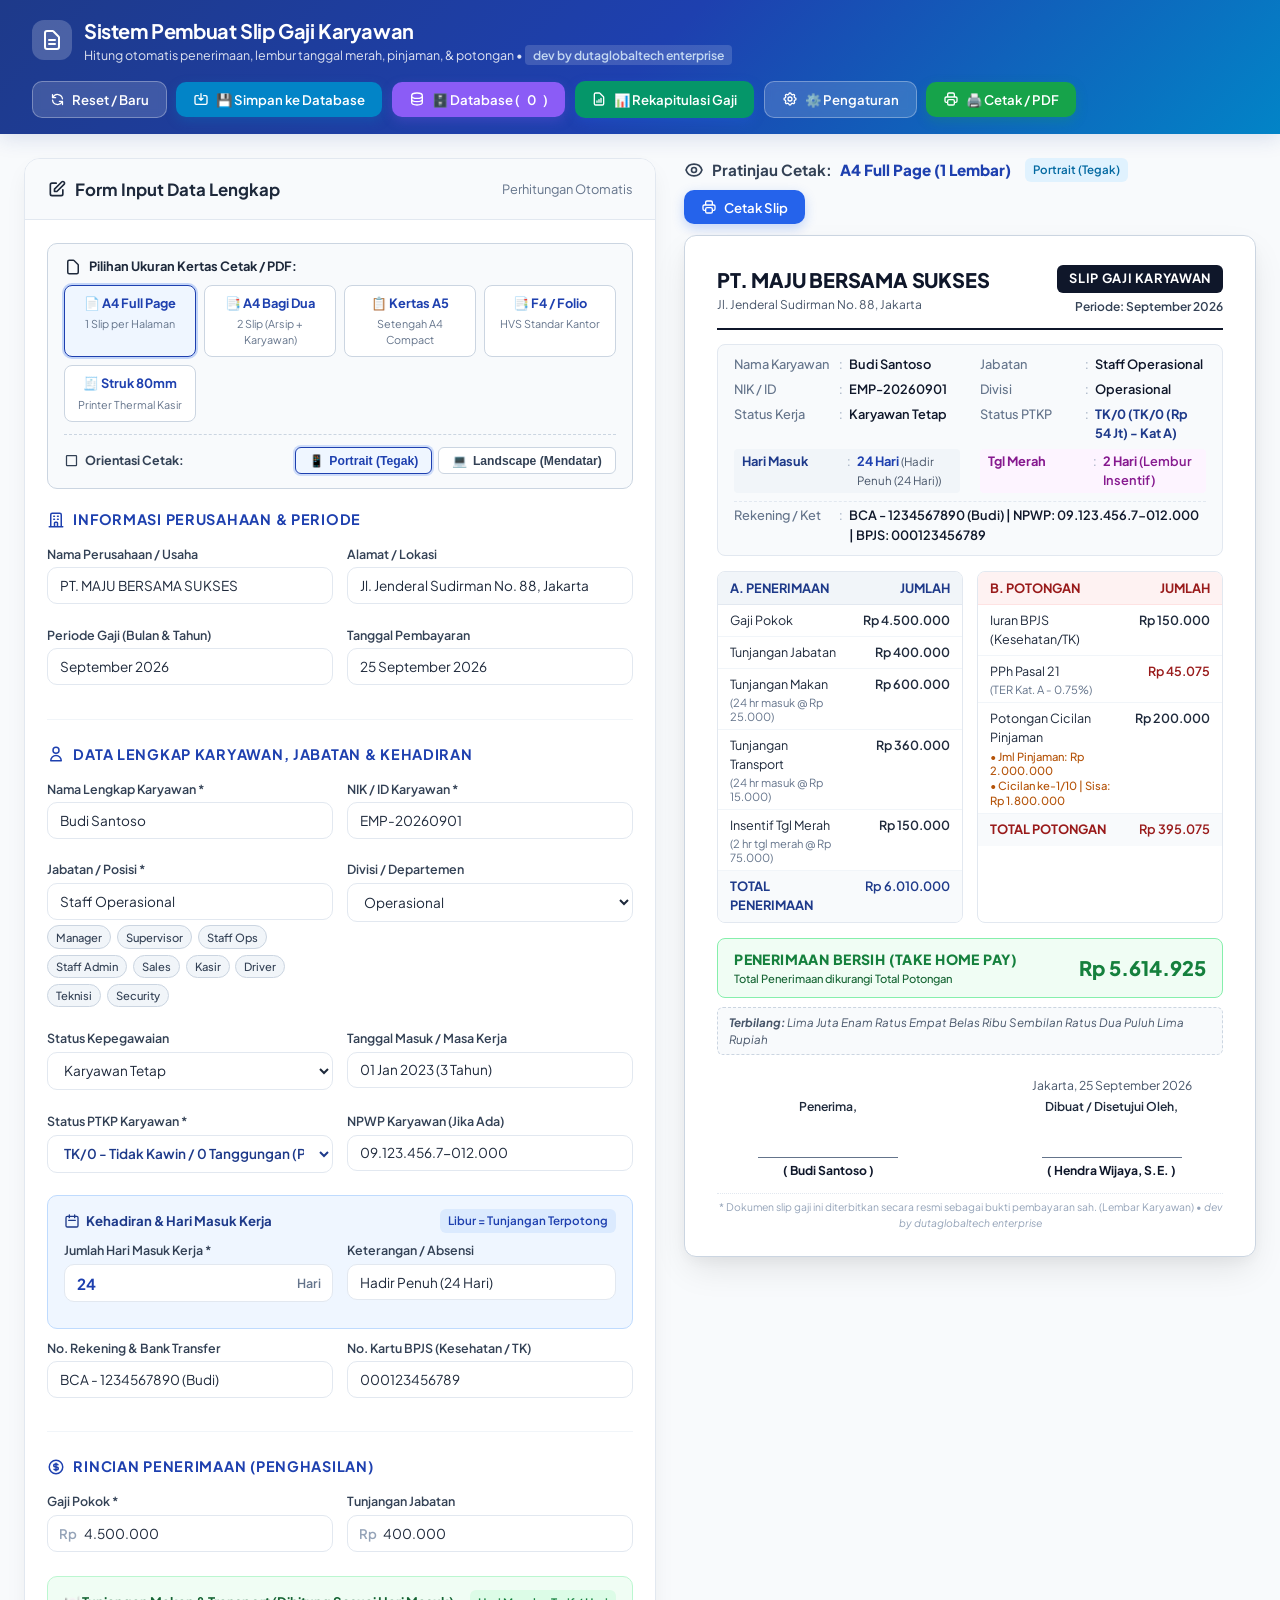
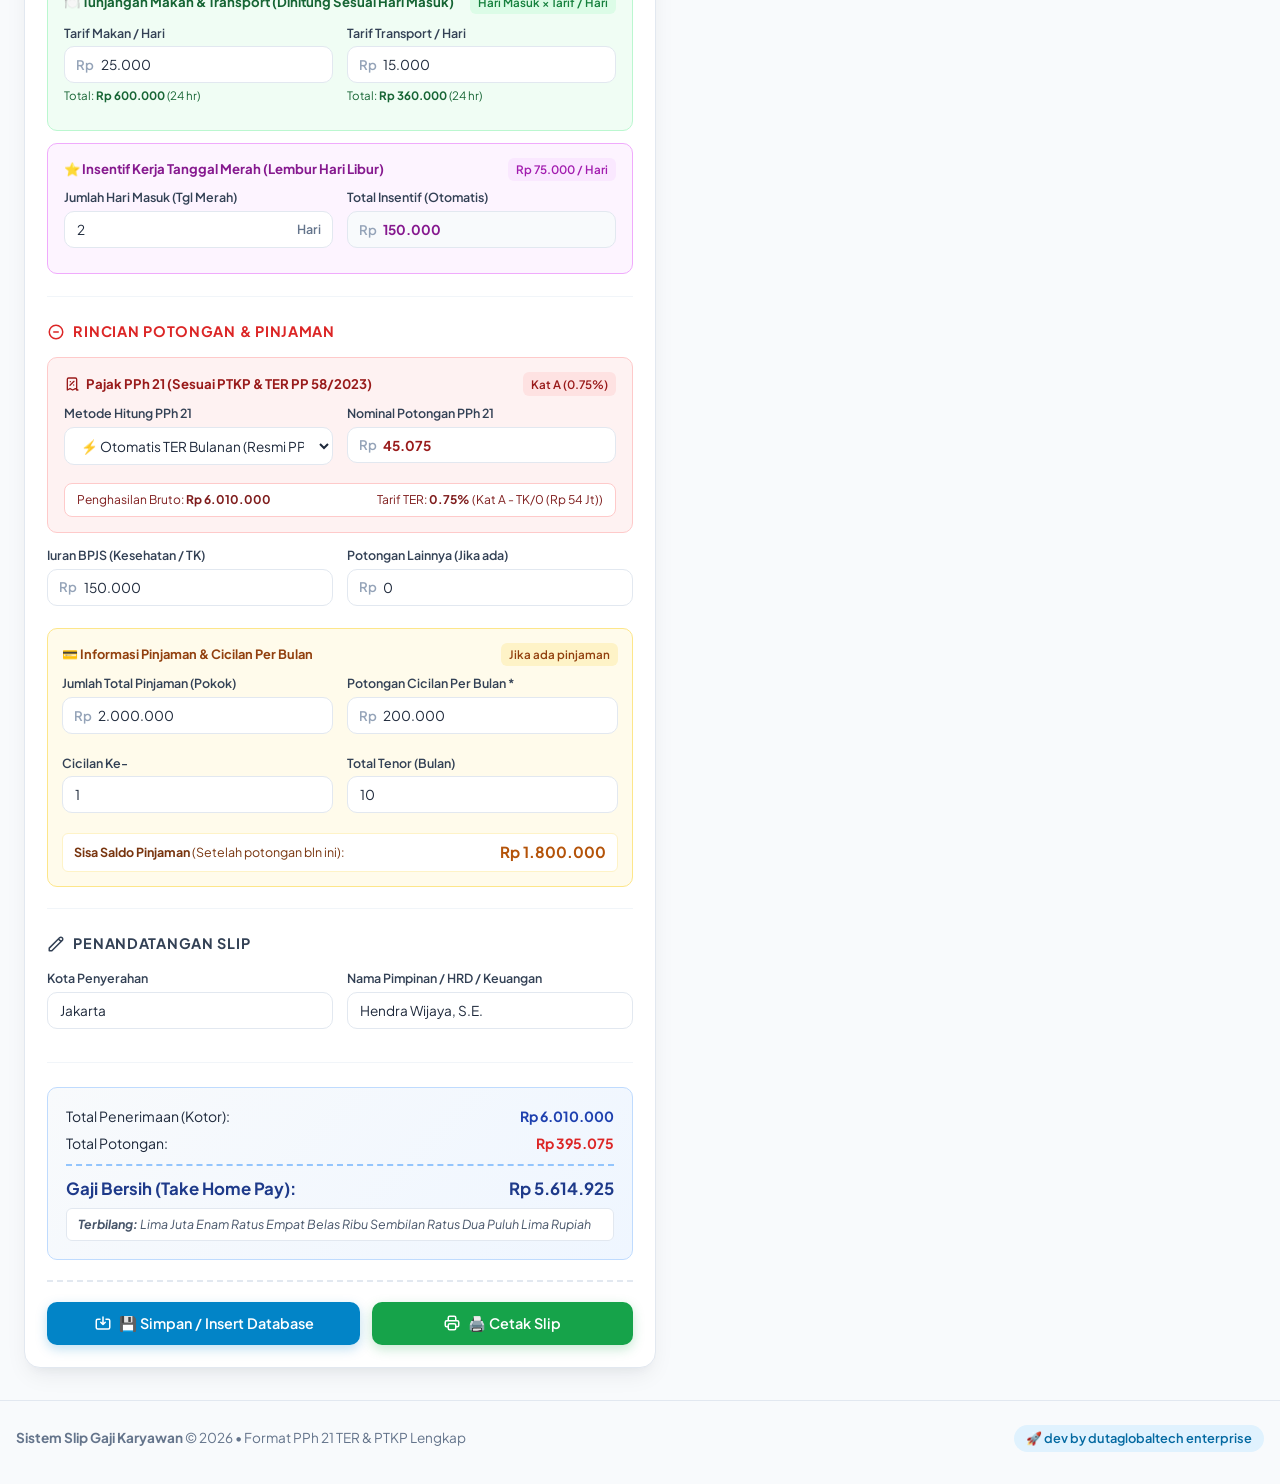
==== index.html @ 396dd973 "Fix: perbaiki bug duplikasi variabel script dan aktifkan fungsi tombol cetak slip" ====
<!-- dev by dutaglobaltech enterprise -->
<!DOCTYPE html>
<html lang="id">
<head>
  <meta charset="UTF-8">
  <meta name="viewport" content="width=device-width, initial-scale=1.0">
  <meta name="author" content="dutaglobaltech enterprise">
  <title>Aplikasi Slip Gaji Karyawan & Database</title>
  <link rel="preconnect" href="https://fonts.googleapis.com">
  <link rel="preconnect" href="https://fonts.gstatic.com" crossorigin>
  <link href="https://fonts.googleapis.com/css2?family=Plus+Jakarta+Sans:wght@400;500;600;700;800&family=Inter:wght@400;500;600;700&display=swap" rel="stylesheet">
  <style>
    :root {
      --primary: #1e40af;
      --primary-hover: #1d4ed8;
      --primary-light: #eff6ff;
      --accent: #0284c7;
      --success: #16a34a;
      --danger: #dc2626;
      --warning: #d97706;
      --dark: #0f172a;
      --gray-50: #f8fafc;
      --gray-100: #f1f5f9;
      --gray-200: #e2e8f0;
      --gray-300: #cbd5e1;
      --gray-400: #94a3b8;
      --gray-500: #64748b;
      --gray-600: #475569;
      --gray-700: #334155;
      --gray-800: #1e293b;
      --card-shadow: 0 10px 25px -5px rgba(15, 23, 42, 0.08), 0 8px 10px -6px rgba(15, 23, 42, 0.04);
      --radius-lg: 16px;
      --radius-md: 10px;
    }

    * {
      box-sizing: border-box;
      margin: 0;
      padding: 0;
    }

    body {
      font-family: 'Plus Jakarta Sans', 'Inter', -apple-system, BlinkMacSystemFont, sans-serif;
      background: #f8fafc;
      color: var(--gray-800);
      line-height: 1.5;
      min-height: 100vh;
    }

    /* Top Navigation / App Bar */
    .app-header {
      background: linear-gradient(135deg, #1e3a8a 0%, #1e40af 50%, #0284c7 100%);
      color: white;
      padding: 1rem 2rem;
      box-shadow: 0 4px 20px rgba(30, 58, 138, 0.15);
      position: sticky;
      top: 0;
      z-index: 50;
    }

    .app-header-inner {
      max-width: 1440px;
      margin: 0 auto;
      display: flex;
      justify-content: space-between;
      align-items: center;
      flex-wrap: wrap;
      gap: 1rem;
    }

    .brand-title {
      display: flex;
      align-items: center;
      gap: 0.75rem;
    }

    .brand-title svg {
      background: rgba(255, 255, 255, 0.2);
      padding: 8px;
      border-radius: 12px;
      width: 40px;
      height: 40px;
    }

    .brand-title h1 {
      font-size: 1.25rem;
      font-weight: 700;
      letter-spacing: -0.02em;
    }

    .brand-title p {
      font-size: 0.78rem;
      opacity: 0.85;
    }

    .header-actions {
      display: flex;
      align-items: center;
      gap: 0.6rem;
      flex-wrap: wrap;
    }

    .btn {
      display: inline-flex;
      align-items: center;
      gap: 0.45rem;
      font-family: inherit;
      font-weight: 600;
      font-size: 0.825rem;
      padding: 0.55rem 1.05rem;
      border-radius: var(--radius-md);
      border: none;
      cursor: pointer;
      transition: all 0.2s ease;
      text-decoration: none;
    }

    .btn-primary {
      background: #2563eb;
      color: white;
      box-shadow: 0 4px 12px rgba(37, 99, 235, 0.25);
    }
    .btn-primary:hover {
      background: #1d4ed8;
      transform: translateY(-1px);
    }

    .btn-save {
      background: #0284c7;
      color: white;
      box-shadow: 0 4px 12px rgba(2, 132, 199, 0.25);
    }
    .btn-save:hover {
      background: #0369a1;
      transform: translateY(-1px);
    }

    .btn-database {
      background: #8b5cf6;
      color: white;
      box-shadow: 0 4px 12px rgba(139, 92, 246, 0.25);
    }
    .btn-database:hover {
      background: #7c3aed;
      transform: translateY(-1px);
    }

    .btn-success {
      background: #16a34a;
      color: white;
      box-shadow: 0 4px 12px rgba(22, 163, 74, 0.25);
    }
    .btn-success:hover {
      background: #15803d;
      transform: translateY(-1px);
    }

    .btn-outline-white {
      background: rgba(255, 255, 255, 0.15);
      color: white;
      border: 1px solid rgba(255, 255, 255, 0.3);
      backdrop-filter: blur(4px);
    }
    .btn-outline-white:hover {
      background: rgba(255, 255, 255, 0.25);
    }

    .btn-sm {
      padding: 0.35rem 0.65rem;
      font-size: 0.75rem;
      border-radius: 6px;
    }

    .btn-danger-sm {
      background: #fee2e2;
      color: #b91c1c;
      border: 1px solid #fecaca;
    }
    .btn-danger-sm:hover {
      background: #fecaca;
      color: #991b1b;
    }

    .btn-load-sm {
      background: #eff6ff;
      color: #1e40af;
      border: 1px solid #bfdbfe;
    }
    .btn-load-sm:hover {
      background: #dbeafe;
    }

    /* Main Layout */
    .container {
      max-width: 1440px;
      margin: 1.5rem auto;
      padding: 0 1.5rem;
      display: grid;
      grid-template-columns: 1.05fr 0.95fr;
      gap: 1.75rem;
      align-items: start;
    }

    @media (max-width: 1100px) {
      .container {
        grid-template-columns: 1fr;
      }
    }

    /* Form Card */
    .card {
      background: white;
      border-radius: var(--radius-lg);
      border: 1px solid var(--gray-200);
      box-shadow: var(--card-shadow);
      overflow: hidden;
    }

    .card-header {
      padding: 1.1rem 1.4rem;
      background: var(--gray-50);
      border-bottom: 1px solid var(--gray-200);
      display: flex;
      justify-content: space-between;
      align-items: center;
    }

    .card-header h2 {
      font-size: 1.05rem;
      font-weight: 700;
      color: var(--gray-800);
      display: flex;
      align-items: center;
      gap: 0.5rem;
    }

    .card-body {
      padding: 1.4rem;
    }

    .form-section {
      margin-bottom: 1.5rem;
      padding-bottom: 1.35rem;
      border-bottom: 1px solid var(--gray-100);
    }
    .form-section:last-child {
      margin-bottom: 0;
      padding-bottom: 0;
      border-bottom: none;
    }

    .section-title {
      font-size: 0.9rem;
      font-weight: 700;
      color: var(--primary);
      text-transform: uppercase;
      letter-spacing: 0.05em;
      margin-bottom: 0.9rem;
      display: flex;
      align-items: center;
      gap: 0.5rem;
    }

    .section-title.potongan-title {
      color: var(--danger);
    }

    .grid-2 {
      display: grid;
      grid-template-columns: 1fr 1fr;
      gap: 0.85rem;
    }

    .form-group {
      margin-bottom: 0.75rem;
    }

    .form-group:last-child {
      margin-bottom: 0;
    }

    label {
      display: block;
      font-size: 0.78rem;
      font-weight: 600;
      color: var(--gray-700);
      margin-bottom: 0.25rem;
    }

    .input-wrapper {
      position: relative;
      display: flex;
      align-items: center;
    }

    .input-prefix {
      position: absolute;
      left: 0.75rem;
      font-size: 0.825rem;
      font-weight: 600;
      color: var(--gray-400);
      pointer-events: none;
    }

    .input-suffix {
      position: absolute;
      right: 0.75rem;
      font-size: 0.78rem;
      font-weight: 600;
      color: var(--gray-500);
      pointer-events: none;
    }

    input, select {
      width: 100%;
      padding: 0.55rem 0.75rem;
      font-family: inherit;
      font-size: 0.85rem;
      border-radius: var(--radius-md);
      border: 1.5px solid var(--gray-200);
      background: white;
      color: var(--gray-800);
      transition: all 0.2s ease;
      outline: none;
    }

    input.with-prefix {
      padding-left: 2.2rem;
    }

    input.with-suffix {
      padding-right: 3.5rem;
    }

    input:focus, select:focus {
      border-color: var(--primary);
      box-shadow: 0 0 0 3px rgba(37, 99, 235, 0.12);
    }

    .badge-info {
      font-size: 0.725rem;
      background: #e0f2fe;
      color: #0369a1;
      padding: 0.2rem 0.5rem;
      border-radius: 6px;
      font-weight: 600;
      display: inline-block;
    }

    /* Paper Size Selection Bar */
    .paper-selection-box {
      background: #f8fafc;
      border: 1.5px solid #cbd5e1;
      border-radius: var(--radius-md);
      padding: 0.85rem 1rem;
      margin-bottom: 1.25rem;
    }

    .paper-box-title {
      font-size: 0.8rem;
      font-weight: 700;
      color: var(--gray-800);
      margin-bottom: 0.5rem;
      display: flex;
      align-items: center;
      gap: 0.4rem;
    }

    .paper-options-grid {
      display: grid;
      grid-template-columns: repeat(auto-fit, minmax(130px, 1fr));
      gap: 0.5rem;
    }

    .paper-btn {
      background: white;
      border: 1.5px solid #cbd5e1;
      border-radius: 8px;
      padding: 0.5rem 0.6rem;
      cursor: pointer;
      text-align: center;
      transition: all 0.2s ease;
      display: flex;
      flex-direction: column;
      align-items: center;
      gap: 0.2rem;
    }

    .paper-btn:hover {
      border-color: var(--primary);
      background: #f0f7ff;
    }

    .paper-btn.active {
      border-color: var(--primary);
      background: var(--primary-light);
      box-shadow: 0 0 0 2px rgba(37, 99, 235, 0.25);
    }

    .paper-btn-title {
      font-size: 0.8rem;
      font-weight: 700;
      color: var(--primary);
    }

    .paper-btn-desc {
      font-size: 0.675rem;
      color: var(--gray-500);
    }

    /* Orientation Switcher */
    .orientation-box {
      margin-top: 0.75rem;
      padding-top: 0.75rem;
      border-top: 1px dashed #cbd5e1;
      display: flex;
      align-items: center;
      justify-content: space-between;
      flex-wrap: wrap;
      gap: 0.5rem;
    }

    .orientation-title {
      font-size: 0.78rem;
      font-weight: 700;
      color: var(--gray-700);
      display: flex;
      align-items: center;
      gap: 0.35rem;
    }

    .orientation-btn-group {
      display: flex;
      gap: 0.4rem;
    }

    .orient-btn {
      background: white;
      border: 1.5px solid #cbd5e1;
      border-radius: 6px;
      padding: 0.35rem 0.8rem;
      font-size: 0.76rem;
      font-weight: 600;
      color: var(--gray-700);
      cursor: pointer;
      display: flex;
      align-items: center;
      gap: 0.35rem;
      transition: all 0.15s ease;
    }

    .orient-btn:hover {
      border-color: var(--primary);
      background: #f0f7ff;
    }

    .orient-btn.active {
      border-color: var(--primary);
      background: var(--primary-light);
      color: var(--primary);
      box-shadow: 0 0 0 2px rgba(37, 99, 235, 0.2);
    }

    /* Preset Quick Selection Buttons */
    .quick-tags {
      display: flex;
      flex-wrap: wrap;
      gap: 0.35rem;
      margin-top: 0.35rem;
    }

    .tag-btn {
      background: #f1f5f9;
      border: 1px solid #cbd5e1;
      color: #334155;
      font-size: 0.7rem;
      font-weight: 500;
      padding: 0.15rem 0.5rem;
      border-radius: 20px;
      cursor: pointer;
      transition: all 0.15s ease;
    }
    .tag-btn:hover {
      background: #e2e8f0;
      color: #0f172a;
    }

    /* Attendance Box in Form */
    .attendance-box {
      background: #eff6ff;
      border: 1.5px solid #bfdbfe;
      border-radius: var(--radius-md);
      padding: 0.85rem 1rem;
      margin-top: 0.6rem;
    }

    /* Allowance Highlight Box (Tunjangan Makan & Transport Harian) */
    .allowance-calc-box {
      background: #f0fdf4;
      border: 1px solid #bbf7d0;
      border-radius: var(--radius-md);
      padding: 0.85rem 1rem;
      margin-top: 0.75rem;
    }

    /* Loan Box in Form */
    .loan-box {
      background: #fffbeb;
      border: 1px solid #fde68a;
      border-radius: var(--radius-md);
      padding: 0.85rem;
      margin-top: 0.65rem;
    }

    .loan-box-header {
      font-weight: 700;
      font-size: 0.8rem;
      color: #92400e;
      margin-bottom: 0.5rem;
      display: flex;
      align-items: center;
      justify-content: space-between;
    }

    .loan-calc-result {
      background: white;
      border: 1px solid #fef3c7;
      border-radius: 6px;
      padding: 0.45rem 0.7rem;
      margin-top: 0.5rem;
      display: flex;
      justify-content: space-between;
      align-items: center;
      font-size: 0.78rem;
      color: #78350f;
    }

    /* Dedicated Form Action Toolbar */
    .form-action-toolbar {
      display: grid;
      grid-template-columns: 1.2fr 1fr;
      gap: 0.75rem;
      margin-top: 1.25rem;
      padding-top: 1.25rem;
      border-top: 2px dashed #e2e8f0;
    }

    /* Summary Bar inside Form */
    .summary-box {
      background: linear-gradient(135deg, #f8fafc 0%, #eff6ff 100%);
      border: 1px solid #bfdbfe;
      border-radius: var(--radius-md);
      padding: 1.1rem;
      margin-top: 1.25rem;
    }

    .summary-row {
      display: flex;
      justify-content: space-between;
      align-items: center;
      margin-bottom: 0.4rem;
      font-size: 0.875rem;
    }

    .summary-row.total {
      margin-top: 0.6rem;
      padding-top: 0.6rem;
      border-top: 2px dashed #93c5fd;
      font-size: 1.05rem;
      font-weight: 700;
      color: #1e3a8a;
    }

    .summary-terbilang {
      font-size: 0.78rem;
      font-style: italic;
      color: var(--gray-600);
      margin-top: 0.45rem;
      line-height: 1.35;
      background: white;
      padding: 0.45rem 0.7rem;
      border-radius: 6px;
      border: 1px solid #e2e8f0;
    }

    /* Slip Preview Paper Layout */
    .preview-wrapper {
      position: sticky;
      top: 5rem;
    }

    .preview-header-bar {
      display: flex;
      justify-content: space-between;
      align-items: center;
      margin-bottom: 0.65rem;
      flex-wrap: wrap;
      gap: 0.5rem;
    }

    .preview-header-bar h3 {
      font-size: 0.95rem;
      font-weight: 700;
      color: var(--gray-700);
      display: flex;
      align-items: center;
      gap: 0.5rem;
    }

    /* Physical Slip Paper Container */
    .slip-viewport {
      transition: all 0.3s ease;
      margin: 0 auto;
    }

    .slip-paper {
      background: white;
      border-radius: 12px;
      border: 1px solid #cbd5e1;
      padding: 1.8rem 2rem 1.6rem;
      box-shadow: 0 15px 35px -5px rgba(0,0,0,0.1), 0 5px 15px rgba(0,0,0,0.04);
      position: relative;
      color: #1e293b;
      font-size: 0.835rem;
    }

    /* Paper size style variations in preview */
    .mode-a4 .slip-paper {
      max-width: 100%;
    }

    .mode-a5 .slip-paper {
      max-width: 100%;
      padding: 1.2rem 1.4rem 1.1rem;
      font-size: 0.78rem;
    }

    .mode-f4 .slip-paper {
      max-width: 100%;
    }

    .mode-receipt .slip-paper {
      max-width: 380px;
      margin: 0 auto;
      padding: 1.2rem 1rem;
      font-size: 0.78rem;
      border-radius: 6px;
      box-shadow: 0 8px 25px rgba(0,0,0,0.15);
      font-family: 'Inter', monospace, sans-serif;
    }

    .mode-receipt .slip-employee-info {
      grid-template-columns: 1fr !important;
      gap: 0.25rem !important;
    }
    .mode-receipt .slip-breakdown-grid {
      grid-template-columns: 1fr !important;
      gap: 0.75rem !important;
    }
    .mode-receipt .slip-signatures {
      flex-direction: column !important;
      gap: 1.2rem !important;
    }
    .mode-receipt .sig-box {
      width: 100% !important;
    }

    /* Cut line for A4 2-in-1 */
    .cut-line {
      display: none;
      margin: 1.5rem 0;
      border-top: 2px dashed #94a3b8;
      text-align: center;
      position: relative;
    }
    .cut-line span {
      background: white;
      padding: 0 0.85rem;
      color: #64748b;
      font-size: 0.75rem;
      font-weight: 600;
      position: relative;
      top: -0.65rem;
    }

    .mode-a4-half .cut-line {
      display: block;
    }

    .mode-a4-half .second-slip {
      display: block !important;
    }

    .second-slip {
      display: none;
    }

    /* Printable Slip Internal Design */
    .slip-company {
      display: flex;
      justify-content: space-between;
      align-items: flex-start;
      border-bottom: 2px solid #0f172a;
      padding-bottom: 0.75rem;
      margin-bottom: 0.85rem;
    }

    .slip-company-left h2 {
      font-size: 1.25rem;
      font-weight: 800;
      color: #0f172a;
      letter-spacing: -0.01em;
      text-transform: uppercase;
    }

    .slip-company-left p {
      font-size: 0.75rem;
      color: #475569;
      margin-top: 1px;
    }

    .slip-badge-title {
      text-align: right;
    }

    .slip-badge-title .badge {
      display: inline-block;
      background: #0f172a;
      color: white;
      padding: 0.3rem 0.75rem;
      border-radius: 6px;
      font-size: 0.8rem;
      font-weight: 700;
      letter-spacing: 0.05em;
    }

    .slip-badge-title .periode {
      font-size: 0.75rem;
      font-weight: 600;
      color: #334155;
      margin-top: 0.3rem;
    }

    /* Employee Details Box with 2 Columns */
    .slip-employee-info {
      display: grid;
      grid-template-columns: 1fr 1fr;
      gap: 0.35rem 1.25rem;
      background: #f8fafc;
      border: 1px solid #e2e8f0;
      border-radius: 8px;
      padding: 0.65rem 1rem;
      margin-bottom: 0.95rem;
      font-size: 0.8rem;
    }

    .info-row {
      display: flex;
      align-items: baseline;
    }

    .info-label {
      width: 105px;
      color: #64748b;
      font-weight: 500;
      flex-shrink: 0;
    }

    .info-sep {
      margin-right: 0.4rem;
      color: #94a3b8;
    }

    .info-val {
      font-weight: 600;
      color: #0f172a;
      word-break: break-word;
    }

    /* Breakdown Tables Grid */
    .slip-breakdown-grid {
      display: grid;
      grid-template-columns: 1fr 1fr;
      gap: 0.85rem;
      margin-bottom: 0.95rem;
    }

    .table-container {
      border: 1px solid #e2e8f0;
      border-radius: 8px;
      overflow: hidden;
    }

    .table-head {
      background: #f1f5f9;
      padding: 0.4rem 0.75rem;
      font-weight: 700;
      font-size: 0.8rem;
      border-bottom: 1px solid #e2e8f0;
      color: #1e3a8a;
      display: flex;
      justify-content: space-between;
    }

    .table-head.head-potongan {
      color: #991b1b;
      background: #fef2f2;
      border-bottom-color: #fee2e2;
    }

    .slip-table {
      width: 100%;
      border-collapse: collapse;
      font-size: 0.785rem;
    }

    .slip-table td {
      padding: 0.38rem 0.75rem;
      border-bottom: 1px solid #f1f5f9;
      vertical-align: top;
    }

    .slip-table tr:last-child td {
      border-bottom: none;
    }

    .slip-table .col-amount {
      text-align: right;
      font-weight: 600;
      color: #1e293b;
      white-space: nowrap;
    }

    .sub-item-note {
      font-size: 0.7rem;
      color: #64748b;
      margin-top: 1px;
      line-height: 1.25;
    }

    .sub-loan-note {
      font-size: 0.7rem;
      color: #b45309;
      margin-top: 2px;
      line-height: 1.3;
      font-weight: 500;
    }

    .table-total-row {
      background: #f8fafc;
      border-top: 1.5px solid #cbd5e1;
      font-weight: 700;
      font-size: 0.8rem;
    }

    .table-total-row.penghasilan td {
      color: #1e3a8a;
    }

    .table-total-row.potongan td {
      color: #991b1b;
    }

    /* Take Home Pay Box */
    .slip-thp-box {
      background: #f0fdf4;
      border: 1.5px solid #86efac;
      border-radius: 8px;
      padding: 0.65rem 1rem;
      display: flex;
      justify-content: space-between;
      align-items: center;
      margin-bottom: 0.55rem;
    }

    .thp-title {
      font-size: 0.875rem;
      font-weight: 800;
      color: #15803d;
      text-transform: uppercase;
      letter-spacing: 0.03em;
    }

    .thp-subtitle {
      font-size: 0.7rem;
      color: #166534;
      font-weight: 500;
    }

    .thp-amount {
      font-size: 1.25rem;
      font-weight: 800;
      color: #15803d;
    }

    .slip-terbilang-text {
      font-size: 0.725rem;
      color: #475569;
      font-style: italic;
      background: #f8fafc;
      border: 1px dashed #cbd5e1;
      border-radius: 6px;
      padding: 0.35rem 0.7rem;
      margin-bottom: 1.1rem;
    }

    /* Signatures */
    .slip-signatures {
      display: flex;
      justify-content: space-between;
      text-align: center;
      font-size: 0.76rem;
      margin-top: 1.1rem;
      padding-top: 0.2rem;
    }

    .sig-box {
      width: 44%;
    }

    .sig-city-date {
      color: #475569;
      margin-bottom: 0.15rem;
    }

    .sig-role {
      font-weight: 600;
      color: #1e293b;
    }

    .sig-space {
      height: 42px;
    }

    .sig-name {
      font-weight: 700;
      color: #0f172a;
      border-top: 1px solid #64748b;
      display: inline-block;
      min-width: 140px;
      padding-top: 0.2rem;
    }

    .slip-footer-note {
      text-align: center;
      font-size: 0.65rem;
      color: #94a3b8;
      margin-top: 0.85rem;
      border-top: 1px dotted #e2e8f0;
      padding-top: 0.35rem;
    }

    /* Database Modal / Panel Drawer */
    .modal-backdrop {
      display: none;
      position: fixed;
      inset: 0;
      background: rgba(15, 23, 42, 0.6);
      backdrop-filter: blur(4px);
      z-index: 100;
      justify-content: center;
      align-items: center;
      padding: 1.5rem;
    }

    .modal-backdrop.show {
      display: flex;
    }

    .modal-content {
      background: white;
      border-radius: var(--radius-lg);
      box-shadow: 0 25px 50px -12px rgba(0, 0, 0, 0.25);
      width: 100%;
      max-width: 1100px;
      max-height: 90vh;
      display: flex;
      flex-direction: column;
      overflow: hidden;
      animation: modalFadeIn 0.2s ease-out;
    }

    @keyframes modalFadeIn {
      from { opacity: 0; transform: scale(0.97); }
      to { opacity: 1; transform: scale(1); }
    }

    .modal-header {
      padding: 1.25rem 1.75rem;
      background: #1e293b;
      color: white;
      display: flex;
      justify-content: space-between;
      align-items: center;
    }

    .modal-header h3 {
      font-size: 1.15rem;
      font-weight: 700;
      display: flex;
      align-items: center;
      gap: 0.5rem;
    }

    .modal-body {
      padding: 1.5rem;
      overflow-y: auto;
      flex: 1;
    }

    .db-stats-bar {
      display: grid;
      grid-template-columns: repeat(auto-fit, minmax(200px, 1fr));
      gap: 1rem;
      margin-bottom: 1.25rem;
    }

    .stat-card {
      background: var(--gray-50);
      border: 1px solid var(--gray-200);
      border-radius: 10px;
      padding: 0.85rem 1.1rem;
    }

    .stat-card-label {
      font-size: 0.75rem;
      font-weight: 600;
      color: var(--gray-500);
      text-transform: uppercase;
    }

    .stat-card-val {
      font-size: 1.25rem;
      font-weight: 800;
      color: var(--primary);
      margin-top: 0.2rem;
    }

    .db-toolbar {
      display: flex;
      justify-content: space-between;
      align-items: center;
      gap: 1rem;
      margin-bottom: 1rem;
      flex-wrap: wrap;
    }

    .db-search {
      flex: 1;
      min-width: 250px;
    }

    .db-table-wrapper {
      border: 1px solid var(--gray-200);
      border-radius: 10px;
      overflow: hidden;
      box-shadow: 0 1px 3px rgba(0,0,0,0.05);
    }

    .db-table {
      width: 100%;
      border-collapse: collapse;
      font-size: 0.825rem;
    }

    .db-table th {
      background: var(--gray-100);
      padding: 0.65rem 0.85rem;
      font-weight: 700;
      color: var(--gray-700);
      text-align: left;
      border-bottom: 1px solid var(--gray-200);
    }

    .db-table td {
      padding: 0.65rem 0.85rem;
      border-bottom: 1px solid var(--gray-200);
      vertical-align: middle;
    }

    .db-table tr:hover {
      background: #f8fafc;
    }

    .db-table tr:last-child td {
      border-bottom: none;
    }

    /* Toast Alert Notification */
    .toast-box {
      position: fixed;
      bottom: 2rem;
      right: 2rem;
      background: #0f172a;
      color: white;
      padding: 0.85rem 1.35rem;
      border-radius: 10px;
      box-shadow: 0 10px 25px rgba(0,0,0,0.25);
      display: flex;
      align-items: center;
      gap: 0.65rem;
      font-size: 0.875rem;
      font-weight: 600;
      z-index: 200;
      transform: translateY(100px);
      opacity: 0;
      transition: all 0.3s cubic-bezier(0.16, 1, 0.3, 1);
    }

    .toast-box.show {
      transform: translateY(0);
      opacity: 1;
    }

    .toast-box.success {
      background: #15803d;
    }

    /* Explicit Page & Print Media Styles (Default Portrait) */
    @page {
      size: A4 portrait;
      margin: 8mm 10mm;
    }

    @media print {
      body {
        background: white !important;
        color: black !important;
        padding: 0 !important;
        margin: 0 !important;
      }

      .app-header,
      .card,
      .preview-header-bar,
      .paper-selection-box,
      .modal-backdrop,
      .toast-box,
      .no-print {
        display: none !important;
      }

      .container {
        display: block !important;
        margin: 0 !important;
        padding: 0 !important;
        max-width: 100% !important;
      }

      .preview-wrapper {
        position: static !important;
      }

      .slip-paper {
        border: 1px solid #94a3b8 !important;
        box-shadow: none !important;
        border-radius: 0 !important;
        margin: 0 auto !important;
        page-break-inside: avoid !important;
      }

      /* Specific Print rules per paper size & portrait layout */
      body.print-a4 .slip-paper {
        padding: 1.1cm 1.2cm !important;
        max-width: 100% !important;
      }

      body.print-a4-half .slip-paper {
        padding: 0.55cm 0.8cm !important;
        font-size: 0.72rem !important;
        border: 1px solid #cbd5e1 !important;
      }

      body.print-a4-half .cut-line {
        display: block !important;
        margin: 0.55cm 0 !important;
      }

      body.print-a4-half .second-slip {
        display: block !important;
      }

      body.print-a4-half .sig-space {
        height: 32px !important;
      }

      body.print-a5 .slip-paper {
        padding: 0.8cm 0.8cm !important;
        font-size: 0.75rem !important;
      }

      body.print-f4 .slip-paper {
        padding: 1.2cm 1.2cm !important;
      }

      body.print-receipt .slip-paper {
        max-width: 78mm !important;
        padding: 4mm !important;
        font-size: 8pt !important;
        border: none !important;
      }

      /* Orientation Specific Tweaks */
      body.orient-portrait .slip-paper {
        width: 100%;
      }

      body.orient-landscape .slip-paper {
        padding: 0.8cm 1cm !important;
      }

      .slip-employee-info {
        background: #f8fafc !important;
        -webkit-print-color-adjust: exact !important;
        print-color-adjust: exact !important;
      }

      .slip-thp-box {
        background: #f0fdf4 !important;
        border: 1.5px solid #22c55e !important;
        -webkit-print-color-adjust: exact !important;
        print-color-adjust: exact !important;
      }

      .table-head {
        background: #f1f5f9 !important;
        -webkit-print-color-adjust: exact !important;
        print-color-adjust: exact !important;
      }

      .table-head.head-potongan {
        background: #fef2f2 !important;
        -webkit-print-color-adjust: exact !important;
        print-color-adjust: exact !important;
      }

      .slip-badge-title .badge {
        background: #0f172a !important;
        color: white !important;
        -webkit-print-color-adjust: exact !important;
        print-color-adjust: exact !important;
      }
    }
  </style>
  <style id="dynamicPrintPageStyle">
    @media print {
      @page {
        size: A4 portrait;
        margin: 8mm 10mm;
      }
    }
  </style>
</head>
<body class="mode-a4 print-a4 orient-portrait">

  <!-- App Header Bar -->
  <header class="app-header">
    <div class="app-header-inner">
      <div class="brand-title">
        <svg fill="none" viewBox="0 0 24 24" stroke="currentColor">
          <path stroke-linecap="round" stroke-linejoin="round" stroke-width="2" d="M9 12h6m-6 4h6m2 5H7a2 2 0 01-2-2V5a2 2 0 012-2h5.586a1 1 0 01.707.293l5.414 5.414a1 1 0 01.293.707V19a2 2 0 01-2 2z" />
        </svg>
        <div>
          <h1>Sistem Pembuat Slip Gaji Karyawan</h1>
          <p>Hitung otomatis penerimaan, lembur tanggal merah, pinjaman, & potongan &bull; <span style="background: rgba(255,255,255,0.18); padding: 2px 8px; border-radius: 4px; font-weight: 600; color: #e0f2fe; font-size: 0.76rem;">dev by dutaglobaltech enterprise</span></p>
        </div>
      </div>
      <div class="header-actions">
        <!-- Tombol Khusus 1: Reset Form Baru -->
        <button class="btn btn-outline-white" onclick="resetForm()" title="Kosongkan form untuk input data baru">
          <svg width="15" height="15" fill="none" viewBox="0 0 24 24" stroke="currentColor"><path stroke-linecap="round" stroke-linejoin="round" stroke-width="2" d="M4 4v5h.582m15.356 2A8.001 8.001 0 004.582 9m0 0H9m11 11v-5h-.581m0 0a8.003 8.003 0 01-15.357-2m15.357 2H15"/></svg>
          Reset / Baru
        </button>

        <!-- Tombol Khusus 2: Insert Database (Terpisah) -->
        <button class="btn btn-save" onclick="saveToDatabase()" title="Simpan data slip gaji karyawan ini ke database">
          <svg width="16" height="16" fill="none" viewBox="0 0 24 24" stroke="currentColor"><path stroke-linecap="round" stroke-linejoin="round" stroke-width="2" d="M8 7H5a2 2 0 00-2 2v9a2 2 0 002 2h14a2 2 0 002-2V9a2 2 0 00-2-2h-3m-1 4l-3 3m0 0l-3-3m3 3V4"/></svg>
          💾 Simpan ke Database
        </button>

        <!-- Tombol Khusus 3: Lihat Database & Riwayat -->
        <button class="btn btn-database" onclick="openDatabaseModal()" title="Buka data riwayat slip gaji yang telah tersimpan">
          <svg width="16" height="16" fill="none" viewBox="0 0 24 24" stroke="currentColor"><path stroke-linecap="round" stroke-linejoin="round" stroke-width="2" d="M4 7v10c0 2.21 3.582 4 8 4s8-1.79 8-4V7M4 7c0 2.21 3.582 4 8 4s8-1.79 8-4M4 7c0-2.21 3.582-4 8-4s8 1.79 8 4m0 5c0 2.21-3.582 4-8 4s-8-1.79-8-4"/></svg>
          🗄️ Database (<span id="dbBadgeCount">0</span>)
        </button>

        <!-- Tombol Khusus 4: Buka Rekapitulasi Gaji Semua Karyawan -->
        <a href="rekap_gaji.html" class="btn btn-primary" title="Buka Halaman Rekapitulasi Daftar Gaji Semua Karyawan" style="background: #059669;">
          <svg width="16" height="16" fill="none" viewBox="0 0 24 24" stroke="currentColor"><path stroke-linecap="round" stroke-linejoin="round" stroke-width="2" d="M9 17v-2m3 2v-4m3 4v-6m2 10H7a2 2 0 01-2-2V5a2 2 0 012-2h5.586a1 1 0 01.707.293l5.414 5.414a1 1 0 01.293.707V19a2 2 0 01-2 2z"/></svg>
          📊 Rekapitulasi Gaji
        </a>

        <!-- Tombol Khusus 5: Pengaturan Sistem & Tarif Global -->
        <button class="btn btn-outline-white" onclick="openSettingsModal()" title="Pengaturan profil perusahaan, tarif default, & backup">
          <svg width="16" height="16" fill="none" viewBox="0 0 24 24" stroke="currentColor"><path stroke-linecap="round" stroke-linejoin="round" stroke-width="2" d="M10.325 4.317c.426-1.756 2.924-1.756 3.35 0a1.724 1.724 0 002.573 1.066c1.543-.94 3.31.826 2.37 2.37a1.724 1.724 0 001.065 2.572c1.756.426 1.756 2.924 0 3.35a1.724 1.724 0 00-1.066 2.573c.94 1.543-.826 3.31-2.37 2.37a1.724 1.724 0 00-2.572 1.065c-.426 1.756-2.924 1.756-3.35 0a1.724 1.724 0 00-2.573-1.066c-1.543.94-3.31-.826-2.37-2.37a1.724 1.724 0 00-1.065-2.572c-1.756-.426-1.756-2.924 0-3.35a1.724 1.724 0 001.066-2.573c-.94-1.543.826-3.31 2.37-2.37.996.608 2.296.07 2.572-1.065z"/><path stroke-linecap="round" stroke-linejoin="round" stroke-width="2" d="M15 12a3 3 0 11-6 0 3 3 0 016 0z"/></svg>
          ⚙️ Pengaturan
        </button>

        <!-- Tombol Khusus 6: Cetak / PDF -->
        <button class="btn btn-success" onclick="triggerPrint()" title="Cetak slip atau simpan sebagai PDF">
          <svg width="16" height="16" fill="none" viewBox="0 0 24 24" stroke="currentColor"><path stroke-linecap="round" stroke-linejoin="round" stroke-width="2" d="M17 17h2a2 2 0 002-2v-4a2 2 0 00-2-2H5a2 2 0 00-2 2v4a2 2 0 002 2h2m2 4h6a2 2 0 002-2v-4a2 2 0 00-2-2H9a2 2 0 00-2 2v4a2 2 0 002 2zm8-12V5a2 2 0 00-2-2H9a2 2 0 00-2 2v4h10z"/></svg>
          🖨️ Cetak / PDF
        </button>
      </div>
    </div>
  </header>

  <main class="container">
    <!-- Left Column: Input Form -->
    <div class="card no-print">
      <div class="card-header">
        <h2>
          <svg width="20" height="20" fill="none" viewBox="0 0 24 24" stroke="currentColor"><path stroke-linecap="round" stroke-linejoin="round" stroke-width="2" d="M11 5H6a2 2 0 00-2 2v11a2 2 0 002 2h11a2 2 0 002-2v-5m-1.414-9.414a2 2 0 112.828 2.828L11.828 15H9v-2.828l8.586-8.586z"/></svg>
          Form Input Data Lengkap
        </h2>
        <span style="font-size: 0.8rem; color: var(--gray-500);">Perhitungan Otomatis</span>
      </div>
      <div class="card-body">

        <!-- Pilihan Ukuran Kertas Cetak -->
        <div class="paper-selection-box">
          <div class="paper-box-title">
            <svg width="18" height="18" fill="none" viewBox="0 0 24 24" stroke="currentColor"><path stroke-linecap="round" stroke-linejoin="round" stroke-width="2" d="M7 21h10a2 2 0 002-2V9.414a1 1 0 00-.293-.707l-5.414-5.414A1 1 0 0012.586 3H7a2 2 0 00-2 2v14a2 2 0 002 2z"/></svg>
            Pilihan Ukuran Kertas Cetak / PDF:
          </div>
          <div class="paper-options-grid">
            <div class="paper-btn active" id="btnPaperA4" onclick="setPaperSize('a4')">
              <span class="paper-btn-title">📄 A4 Full Page</span>
              <span class="paper-btn-desc">1 Slip per Halaman</span>
            </div>
            <div class="paper-btn" id="btnPaperA4Half" onclick="setPaperSize('a4-half')">
              <span class="paper-btn-title">📑 A4 Bagi Dua</span>
              <span class="paper-btn-desc">2 Slip (Arsip + Karyawan)</span>
            </div>
            <div class="paper-btn" id="btnPaperA5" onclick="setPaperSize('a5')">
              <span class="paper-btn-title">📋 Kertas A5</span>
              <span class="paper-btn-desc">Setengah A4 Compact</span>
            </div>
            <div class="paper-btn" id="btnPaperF4" onclick="setPaperSize('f4')">
              <span class="paper-btn-title">📑 F4 / Folio</span>
              <span class="paper-btn-desc">HVS Standar Kantor</span>
            </div>
            <div class="paper-btn" id="btnPaperReceipt" onclick="setPaperSize('receipt')">
              <span class="paper-btn-title">🧾 Struk 80mm</span>
              <span class="paper-btn-desc">Printer Thermal Kasir</span>
            </div>
          </div>

          <!-- Orientasi Cetak (Default Portrait) -->
          <div class="orientation-box">
            <div class="orientation-title">
              <svg width="15" height="15" fill="none" viewBox="0 0 24 24" stroke="currentColor"><path stroke-linecap="round" stroke-linejoin="round" stroke-width="2" d="M4 5a1 1 0 011-1h14a1 1 0 011 1v14a1 1 0 01-1 1H5a1 1 0 01-1-1V5z"/></svg>
              Orientasi Cetak:
            </div>
            <div class="orientation-btn-group">
              <button type="button" class="orient-btn active" id="btnOrientPortrait" onclick="setOrientation('portrait')" title="Cetak format Portrait (Tegak)">
                <span>📱</span> <strong>Portrait (Tegak)</strong>
              </button>
              <button type="button" class="orient-btn" id="btnOrientLandscape" onclick="setOrientation('landscape')" title="Cetak format Landscape (Mendatar)">
                <span>💻</span> Landscape (Mendatar)
              </button>
            </div>
          </div>
        </div>
        
        <!-- Section: Data Perusahaan -->
        <div class="form-section">
          <div class="section-title">
            <svg width="18" height="18" fill="none" viewBox="0 0 24 24" stroke="currentColor"><path stroke-linecap="round" stroke-linejoin="round" stroke-width="2" d="M19 21V5a2 2 0 00-2-2H7a2 2 0 00-2 2v16m14 0h2m-2 0h-5m-9 0H3m2 0h5M9 7h1m-1 4h1m4-4h1m-1 4h1m-5 10v-5a1 1 0 011-1h2a1 1 0 011 1v5m-4 0h4"/></svg>
            Informasi Perusahaan & Periode
          </div>
          <div class="grid-2">
            <div class="form-group">
              <label for="companyName">Nama Perusahaan / Usaha</label>
              <input type="text" id="companyName" value="PT. MAJU BERSAMA SUKSES" oninput="updateSlip()">
            </div>
            <div class="form-group">
              <label for="companyAddress">Alamat / Lokasi</label>
              <input type="text" id="companyAddress" value="Jl. Jenderal Sudirman No. 88, Jakarta" oninput="updateSlip()">
            </div>
          </div>
          <div class="grid-2" style="margin-top: 0.6rem;">
            <div class="form-group">
              <label for="payPeriod">Periode Gaji (Bulan & Tahun)</label>
              <input type="text" id="payPeriod" value="September 2026" oninput="updateSlip()">
            </div>
            <div class="form-group">
              <label for="payDate">Tanggal Pembayaran</label>
              <input type="text" id="payDate" value="25 September 2026" oninput="updateSlip()">
            </div>
          </div>
        </div>

        <!-- Section: Data Lengkap Karyawan & Jabatan & Hari Kerja -->
        <div class="form-section">
          <div class="section-title">
            <svg width="18" height="18" fill="none" viewBox="0 0 24 24" stroke="currentColor"><path stroke-linecap="round" stroke-linejoin="round" stroke-width="2" d="M16 7a4 4 0 11-8 0 4 4 0 018 0zM12 14a7 7 0 00-7 7h14a7 7 0 00-7-7z"/></svg>
            Data Lengkap Karyawan, Jabatan & Kehadiran
          </div>

          <!-- Baris 1: Nama & NIK -->
          <div class="grid-2">
            <div class="form-group">
              <label for="empName">Nama Lengkap Karyawan *</label>
              <input type="text" id="empName" value="Budi Santoso" oninput="updateSlip()" placeholder="Contoh: Budi Santoso">
            </div>
            <div class="form-group">
              <label for="empId">NIK / ID Karyawan *</label>
              <input type="text" id="empId" value="EMP-20260901" oninput="updateSlip()" placeholder="Contoh: EMP-001 / NIK KTP">
            </div>
          </div>

          <!-- Baris 2: Jabatan & Divisi -->
          <div class="grid-2" style="margin-top: 0.6rem;">
            <div class="form-group">
              <label for="empJabatan">Jabatan / Posisi *</label>
              <input type="text" id="empJabatan" value="Staff Operasional" oninput="updateSlip()" placeholder="Pilih atau ketik jabatan...">
              <div class="quick-tags">
                <span class="tag-btn" onclick="setJabatan('Manager Operasional', 'Operasional')">Manager</span>
                <span class="tag-btn" onclick="setJabatan('Supervisor', 'Operasional')">Supervisor</span>
                <span class="tag-btn" onclick="setJabatan('Staff Operasional', 'Operasional')">Staff Ops</span>
                <span class="tag-btn" onclick="setJabatan('Staff Administrasi', 'Keuangan & Adm')">Staff Admin</span>
                <span class="tag-btn" onclick="setJabatan('Sales & Marketing', 'Pemasaran')">Sales</span>
                <span class="tag-btn" onclick="setJabatan('Kasir', 'Keuangan')">Kasir</span>
                <span class="tag-btn" onclick="setJabatan('Driver / Kurir', 'Logistik')">Driver</span>
                <span class="tag-btn" onclick="setJabatan('Teknisi', 'Teknik')">Teknisi</span>
                <span class="tag-btn" onclick="setJabatan('Security', 'Keamanan')">Security</span>
              </div>
            </div>
            <div class="form-group">
              <label for="empDivisi">Divisi / Departemen</label>
              <select id="empDivisi" onchange="updateSlip()">
                <option value="Operasional" selected>Operasional</option>
                <option value="Keuangan & Akuntansi">Keuangan & Akuntansi</option>
                <option value="HRD & Personalia">HRD & Personalia</option>
                <option value="Pemasaran & Sales">Pemasaran & Sales</option>
                <option value="Gudang & Logistik">Gudang & Logistik</option>
                <option value="IT & Teknik">IT & Teknik</option>
                <option value="Pelayanan & Umum">Pelayanan & Umum</option>
              </select>
            </div>
          </div>

          <!-- Baris 3: Status Karyawan & Tanggal Masuk / Masa Kerja -->
          <div class="grid-2" style="margin-top: 0.6rem;">
            <div class="form-group">
              <label for="empStatus">Status Kepegawaian</label>
              <select id="empStatus" onchange="updateSlip()">
                <option value="Karyawan Tetap" selected>Karyawan Tetap</option>
                <option value="Karyawan Kontrak (PKWT)">Karyawan Kontrak (PKWT)</option>
                <option value="Karyawan Harian Lepas">Karyawan Harian Lepas</option>
                <option value="Freelance / Mitra">Freelance / Mitra</option>
                <option value="Magang (Internship)">Magang (Internship)</option>
                <option value="Masa Percobaan (Probation)">Masa Percobaan (Probation)</option>
              </select>
            </div>
            <div class="form-group">
              <label for="empMasaKerja">Tanggal Masuk / Masa Kerja</label>
              <input type="text" id="empMasaKerja" value="01 Jan 2023 (3 Tahun)" oninput="updateSlip()" placeholder="Contoh: 01 Jan 2023 / 2 Tahun">
            </div>
          </div>

          <!-- Baris 4: Status PTKP & NPWP Karyawan -->
          <div class="grid-2" style="margin-top: 0.6rem;">
            <div class="form-group">
              <label for="empPtkp">Status PTKP Karyawan *</label>
              <select id="empPtkp" onchange="calcAllowancesAndTotals()" style="font-weight: 600; color: #1e3a8a;">
                <option value="TK/0" selected>TK/0 - Tidak Kawin / 0 Tanggungan (PTKP Rp 54 Jt - Kat A)</option>
                <option value="TK/1">TK/1 - Tidak Kawin / 1 Tanggungan (PTKP Rp 58.5 Jt - Kat A)</option>
                <option value="TK/2">TK/2 - Tidak Kawin / 2 Tanggungan (PTKP Rp 63 Jt - Kat B)</option>
                <option value="TK/3">TK/3 - Tidak Kawin / 3 Tanggungan (PTKP Rp 67.5 Jt - Kat B)</option>
                <option value="K/0">K/0 - Kawin / 0 Tanggungan (PTKP Rp 58.5 Jt - Kat A)</option>
                <option value="K/1">K/1 - Kawin / 1 Tanggungan (PTKP Rp 63 Jt - Kat B)</option>
                <option value="K/2">K/2 - Kawin / 2 Tanggungan (PTKP Rp 67.5 Jt - Kat B)</option>
                <option value="K/3">K/3 - Kawin / 3 Tanggungan (PTKP Rp 72 Jt - Kat C)</option>
              </select>
            </div>
            <div class="form-group">
              <label for="empNpwp">NPWP Karyawan (Jika Ada)</label>
              <input type="text" id="empNpwp" value="09.123.456.7-012.000" oninput="updateSlip()" placeholder="Contoh: 09.123.456.7-012.000">
            </div>
          </div>

          <!-- Baris 5: Jumlah Hari Kerja Masuk (Penentu Tunjangan Makan & Transport) -->
          <div class="attendance-box">
            <div style="font-weight: 700; font-size: 0.825rem; color: #1e3a8a; margin-bottom: 0.5rem; display: flex; align-items: center; justify-content: space-between;">
              <span style="display: flex; align-items: center; gap: 0.35rem;">
                <svg width="16" height="16" fill="none" viewBox="0 0 24 24" stroke="currentColor"><path stroke-linecap="round" stroke-linejoin="round" stroke-width="2" d="M8 7V3m8 4V3m-9 8h10M5 21h14a2 2 0 002-2V7a2 2 0 00-2-2H5a2 2 0 00-2 2v12a2 2 0 002 2z"/></svg>
                Kehadiran & Hari Masuk Kerja
              </span>
              <span class="badge-info" style="background: #dbeafe; color: #1e40af;">Libur = Tunjangan Terpotong</span>
            </div>
            <div class="grid-2">
              <div class="form-group">
                <label for="hariKerja">Jumlah Hari Masuk Kerja *</label>
                <div class="input-wrapper">
                  <input type="number" id="hariKerja" min="0" max="31" value="24" oninput="calcAllowancesAndTotals()" style="padding-right: 3rem; font-weight: 700; color: #1e40af; font-size: 0.95rem;">
                  <span class="input-suffix">Hari</span>
                </div>
              </div>
              <div class="form-group">
                <label for="empKeteranganHadir">Keterangan / Absensi</label>
                <input type="text" id="empKeteranganHadir" value="Hadir Penuh (24 Hari)" oninput="updateSlip()" placeholder="Contoh: Hadir Penuh / Cuti 0">
              </div>
            </div>
          </div>

          <!-- Baris 6: Info Rekening Pembayaran -->
          <div class="grid-2" style="margin-top: 0.6rem;">
            <div class="form-group">
              <label for="empRekening">No. Rekening & Bank Transfer</label>
              <input type="text" id="empRekening" value="BCA - 1234567890 (Budi)" oninput="updateSlip()" placeholder="Contoh: BCA - 1234567890">
            </div>
            <div class="form-group">
              <label for="empBpjsNo">No. Kartu BPJS (Kesehatan / TK)</label>
              <input type="text" id="empBpjsNo" value="000123456789" oninput="updateSlip()" placeholder="Contoh: 000123456789">
            </div>
          </div>
        </div>

        <!-- Section: Komponen Gaji / Penerimaan -->
        <div class="form-section">
          <div class="section-title">
            <svg width="18" height="18" fill="none" viewBox="0 0 24 24" stroke="currentColor"><path stroke-linecap="round" stroke-linejoin="round" stroke-width="2" d="M12 8c-1.657 0-3 .895-3 2s1.343 2 3 2 3 .895 3 2-1.343 2-3 2m0-8c1.11 0 2.08.402 2.599 1M12 8V7m0 1v8m0 0v1m0-1c-1.11 0-2.08-.402-2.599-1M21 12a9 9 0 11-18 0 9 9 0 0118 0z"/></svg>
            Rincian Penerimaan (Penghasilan)
          </div>

          <div class="grid-2">
            <div class="form-group">
              <label for="gajiPokok">Gaji Pokok *</label>
              <div class="input-wrapper">
                <span class="input-prefix">Rp</span>
                <input type="text" id="gajiPokok" class="with-prefix currency-input" value="4.500.000" oninput="formatAndCalc(this)">
              </div>
            </div>
            <div class="form-group">
              <label for="tunjanganJabatan">Tunjangan Jabatan</label>
              <div class="input-wrapper">
                <span class="input-prefix">Rp</span>
                <input type="text" id="tunjanganJabatan" class="with-prefix currency-input" value="400.000" oninput="formatAndCalc(this)">
              </div>
            </div>
          </div>

          <!-- Tunjangan Makan & Transport Dihitung Sesuai Hari Masuk Kerja -->
          <div class="allowance-calc-box">
            <div style="font-weight: 700; font-size: 0.825rem; color: #166534; margin-bottom: 0.6rem; display: flex; align-items: center; justify-content: space-between;">
              <span>🍽️ Tunjangan Makan & Transport (Dihitung Sesuai Hari Masuk)</span>
              <span class="badge-info" style="background: #dcfce7; color: #15803d;">Hari Masuk × Tarif / Hari</span>
            </div>

            <div class="grid-2">
              <!-- Tunjangan Makan -->
              <div class="form-group">
                <label for="rateMakanPerHari">Tarif Makan / Hari</label>
                <div class="input-wrapper">
                  <span class="input-prefix">Rp</span>
                  <input type="text" id="rateMakanPerHari" class="with-prefix currency-input" value="25.000" oninput="calcAllowancesAndTotals()">
                </div>
                <div style="font-size: 0.72rem; color: #166534; margin-top: 0.25rem;">
                  Total: <strong id="formTotalMakan">Rp 600.000</strong> (<span class="displayHariKerja">24</span> hr)
                </div>
              </div>

              <!-- Tunjangan Transport -->
              <div class="form-group">
                <label for="rateTransportPerHari">Tarif Transport / Hari</label>
                <div class="input-wrapper">
                  <span class="input-prefix">Rp</span>
                  <input type="text" id="rateTransportPerHari" class="with-prefix currency-input" value="15.000" oninput="calcAllowancesAndTotals()">
                </div>
                <div style="font-size: 0.72rem; color: #166534; margin-top: 0.25rem;">
                  Total: <strong id="formTotalTransport">Rp 360.000</strong> (<span class="displayHariKerja">24</span> hr)
                </div>
              </div>
            </div>
          </div>

          <!-- Insentif Tanggal Merah -->
          <div style="margin-top: 0.75rem; background: #fdf4ff; border: 1px solid #f0abfc; padding: 0.85rem 1rem; border-radius: var(--radius-md);">
            <div style="font-weight: 700; font-size: 0.825rem; color: #86198f; margin-bottom: 0.45rem; display: flex; align-items: center; justify-content: space-between;">
              <span>⭐ Insentif Kerja Tanggal Merah (Lembur Hari Libur)</span>
              <span class="badge-info" style="background: #fae8ff; color: #a21caf;">Rp 75.000 / Hari</span>
            </div>
            <div class="grid-2">
              <div class="form-group">
                <label for="hariTanggalMerah">Jumlah Hari Masuk (Tgl Merah)</label>
                <div class="input-wrapper">
                  <input type="number" id="hariTanggalMerah" min="0" value="2" oninput="calcAllowancesAndTotals()" style="padding-right: 3rem;">
                  <span class="input-suffix">Hari</span>
                </div>
              </div>
              <div class="form-group">
                <label for="totalInsentifMerah">Total Insentif (Otomatis)</label>
                <div class="input-wrapper">
                  <span class="input-prefix">Rp</span>
                  <input type="text" id="totalInsentifMerah" class="with-prefix" value="150.000" readonly style="background: #f8fafc; font-weight: 700; color: #86198f;">
                </div>
              </div>
            </div>
          </div>
        </div>

        <!-- Section: Potongan & Pinjaman (Termasuk PPh 21 Sesuai PTKP & TER) -->
        <div class="form-section">
          <div class="section-title potongan-title">
            <svg width="18" height="18" fill="none" viewBox="0 0 24 24" stroke="currentColor"><path stroke-linecap="round" stroke-linejoin="round" stroke-width="2" d="M15 12H9m12 0a9 9 0 11-18 0 9 9 0 0118 0z"/></svg>
            Rincian Potongan & Pinjaman
          </div>

          <!-- Box PPh 21 Berdasarkan Aturan Resmi TER (PP 58/2023 & PMK 168/2023) -->
          <div style="background: #fef2f2; border: 1.5px solid #fecaca; border-radius: var(--radius-md); padding: 0.9rem 1rem; margin-bottom: 0.85rem;">
            <div style="font-weight: 700; font-size: 0.825rem; color: #991b1b; margin-bottom: 0.5rem; display: flex; align-items: center; justify-content: space-between; flex-wrap: wrap; gap: 0.3rem;">
              <span style="display: flex; align-items: center; gap: 0.35rem;">
                <svg width="16" height="16" fill="none" viewBox="0 0 24 24" stroke="currentColor"><path stroke-linecap="round" stroke-linejoin="round" stroke-width="2" d="M9 14l6-6m-5.5.5h.01m4.99 5h.01M19 21V5a2 2 0 00-2-2H7a2 2 0 00-2 2v16l4-2 4 2 4-2 4 2z"/></svg>
                Pajak PPh 21 (Sesuai PTKP & TER PP 58/2023)
              </span>
              <span class="badge-info" style="background: #fee2e2; color: #991b1b;" id="formPph21CategoryBadge">Kat A (0.75%)</span>
            </div>

            <div class="grid-2">
              <div class="form-group">
                <label for="pph21Mode">Metode Hitung PPh 21</label>
                <select id="pph21Mode" onchange="togglePph21Mode()">
                  <option value="auto" selected>⚡ Otomatis TER Bulanan (Resmi PP 58/2023)</option>
                  <option value="manual">✍️ Manual Input Nominal</option>
                  <option value="none">🚫 Bebas Pajak / Non-PPh 21 (Rp 0)</option>
                </select>
              </div>

              <div class="form-group">
                <label for="potonganPph21">Nominal Potongan PPh 21</label>
                <div class="input-wrapper">
                  <span class="input-prefix">Rp</span>
                  <input type="text" id="potonganPph21" class="with-prefix currency-input" value="45.075" oninput="formatAndCalc(this)" style="font-weight: 700; color: #991b1b;">
                </div>
              </div>
            </div>

            <div style="background: white; border: 1px solid #fecaca; border-radius: 8px; padding: 0.45rem 0.75rem; font-size: 0.75rem; color: #7f1d1d; display: flex; justify-content: space-between; align-items: center; flex-wrap: wrap; gap: 0.35rem; margin-top: 0.35rem;">
              <div>Penghasilan Bruto: <strong id="formPph21Bruto">Rp 6.010.000</strong></div>
              <div>Tarif TER: <strong id="formPph21RateText">0.75%</strong> (<span id="formPph21KatDesc">Kat A - TK/0</span>)</div>
            </div>
          </div>

          <div class="grid-2">
            <div class="form-group">
              <label for="iuranBpjs">Iuran BPJS (Kesehatan / TK)</label>
              <div class="input-wrapper">
                <span class="input-prefix">Rp</span>
                <input type="text" id="iuranBpjs" class="with-prefix currency-input" value="150.000" oninput="formatAndCalc(this)">
              </div>
            </div>
            <div class="form-group">
              <label for="potonganLain">Potongan Lainnya (Jika ada)</label>
              <div class="input-wrapper">
                <span class="input-prefix">Rp</span>
                <input type="text" id="potonganLain" class="with-prefix currency-input" value="0" oninput="formatAndCalc(this)">
              </div>
            </div>
          </div>

          <!-- Box Khusus Pinjaman -->
          <div class="loan-box">
            <div class="loan-box-header">
              <span>💳 Informasi Pinjaman & Cicilan Per Bulan</span>
              <span class="badge-info" style="background: #fef3c7; color: #92400e;">Jika ada pinjaman</span>
            </div>

            <div class="grid-2">
              <div class="form-group">
                <label for="totalPinjaman">Jumlah Total Pinjaman (Pokok)</label>
                <div class="input-wrapper">
                  <span class="input-prefix">Rp</span>
                  <input type="text" id="totalPinjaman" class="with-prefix currency-input" value="2.000.000" oninput="formatAndCalc(this)" placeholder="0 jika tidak ada">
                </div>
              </div>
              <div class="form-group">
                <label for="cicilanPinjaman">Potongan Cicilan Per Bulan *</label>
                <div class="input-wrapper">
                  <span class="input-prefix">Rp</span>
                  <input type="text" id="cicilanPinjaman" class="with-prefix currency-input" value="200.000" oninput="formatAndCalc(this)">
                </div>
              </div>
            </div>

            <div class="grid-2" style="margin-top: 0.5rem;">
              <div class="form-group">
                <label for="cicilanKe">Cicilan Ke-</label>
                <input type="text" id="cicilanKe" value="1" oninput="updateSlip()" placeholder="Contoh: 1">
              </div>
              <div class="form-group">
                <label for="tenorBulan">Total Tenor (Bulan)</label>
                <input type="text" id="tenorBulan" value="10" oninput="updateSlip()" placeholder="Contoh: 10">
              </div>
            </div>

            <div class="loan-calc-result" id="loanCalcBox">
              <span><strong>Sisa Saldo Pinjaman</strong> (Setelah potongan bln ini):</span>
              <strong id="formSisaPinjaman" style="font-size: 0.95rem; color: #b45309;">Rp 1.800.000</strong>
            </div>
          </div>
        </div>

        <!-- Section: Penandatangan -->
        <div class="form-section">
          <div class="section-title" style="color: var(--gray-700);">
            <svg width="18" height="18" fill="none" viewBox="0 0 24 24" stroke="currentColor"><path stroke-linecap="round" stroke-linejoin="round" stroke-width="2" d="M15.232 5.232l3.536 3.536m-2.036-5.036a2.5 2.5 0 113.536 3.536L6.5 21.036H3v-3.572L16.732 3.732z"/></svg>
            Penandatangan Slip
          </div>
          <div class="grid-2">
            <div class="form-group">
              <label for="signerCity">Kota Penyerahan</label>
              <input type="text" id="signerCity" value="Jakarta" oninput="updateSlip()">
            </div>
            <div class="form-group">
              <label for="signerName">Nama Pimpinan / HRD / Keuangan</label>
              <input type="text" id="signerName" value="Hendra Wijaya, S.E." oninput="updateSlip()">
            </div>
          </div>
        </div>

        <!-- Quick Summary Box -->
        <div class="summary-box">
          <div class="summary-row">
            <span>Total Penerimaan (Kotor):</span>
            <strong id="summaryGross" style="color: var(--primary);">Rp 6.010.000</strong>
          </div>
          <div class="summary-row">
            <span>Total Potongan:</span>
            <strong id="summaryDeduction" style="color: var(--danger);">Rp 350.000</strong>
          </div>
          <div class="summary-row total">
            <span>Gaji Bersih (Take Home Pay):</span>
            <span id="summaryNet">Rp 5.660.000</span>
          </div>
          <div class="summary-terbilang">
            <strong>Terbilang:</strong> <span id="summaryTerbilang">Lima Juta Enam Ratus Enam Puluh Ribu Rupiah</span>
          </div>
        </div>

        <!-- Dedicated Bottom Action Toolbar (Tombol Simpan / Insert Database Terpisah) -->
        <div class="form-action-toolbar">
          <button class="btn btn-save" onclick="saveToDatabase()" style="justify-content: center; font-size: 0.9rem; padding: 0.75rem 1rem;">
            <svg width="18" height="18" fill="none" viewBox="0 0 24 24" stroke="currentColor"><path stroke-linecap="round" stroke-linejoin="round" stroke-width="2" d="M8 7H5a2 2 0 00-2 2v9a2 2 0 002 2h14a2 2 0 002-2V9a2 2 0 00-2-2h-3m-1 4l-3 3m0 0l-3-3m3 3V4"/></svg>
            💾 Simpan / Insert Database
          </button>
          <button class="btn btn-success" onclick="triggerPrint()" style="justify-content: center; font-size: 0.9rem; padding: 0.75rem 1rem;">
            <svg width="18" height="18" fill="none" viewBox="0 0 24 24" stroke="currentColor"><path stroke-linecap="round" stroke-linejoin="round" stroke-width="2" d="M17 17h2a2 2 0 002-2v-4a2 2 0 00-2-2H5a2 2 0 00-2 2v4a2 2 0 002 2h2m2 4h6a2 2 0 002-2v-4a2 2 0 00-2-2H9a2 2 0 00-2 2v4a2 2 0 002 2zm8-12V5a2 2 0 00-2-2H9a2 2 0 00-2 2v4h10z"/></svg>
            🖨️ Cetak Slip
          </button>
        </div>

      </div>
    </div>

    <!-- Right Column: Live Printable Slip Gaji Preview -->
    <div class="preview-wrapper">
      <div class="preview-header-bar no-print">
        <h3>
          <svg width="20" height="20" fill="none" viewBox="0 0 24 24" stroke="currentColor"><path stroke-linecap="round" stroke-linejoin="round" stroke-width="2" d="M15 12a3 3 0 11-6 0 3 3 0 016 0z"/><path stroke-linecap="round" stroke-linejoin="round" stroke-width="2" d="M2.458 12C3.732 7.943 7.523 5 12 5c4.478 0 8.268 2.943 9.542 7-1.274 4.057-5.064 7-9.542 7-4.477 0-8.268-2.943-9.542-7z"/></svg>
          Pratinjau Cetak: <span id="currentPaperLabel" style="color: var(--primary); font-weight: 800;">A4 Full Page</span> <span id="currentOrientBadge" class="badge-info" style="margin-left: 0.35rem; font-size: 0.72rem;">Portrait</span>
        </h3>
        <button class="btn btn-primary" onclick="triggerPrint()">
          <svg width="16" height="16" fill="none" viewBox="0 0 24 24" stroke="currentColor"><path stroke-linecap="round" stroke-linejoin="round" stroke-width="2" d="M17 17h2a2 2 0 002-2v-4a2 2 0 00-2-2H5a2 2 0 00-2 2v4a2 2 0 002 2h2m2 4h6a2 2 0 002-2v-4a2 2 0 00-2-2H9a2 2 0 00-2 2v4a2 2 0 002 2zm8-12V5a2 2 0 00-2-2H9a2 2 0 00-2 2v4h10z"/></svg>
          Cetak Slip
        </button>
      </div>

      <!-- Viewport / Paper Container -->
      <div class="slip-viewport" id="slipViewport">
        
        <!-- Physical Slip Paper - Lembar Utama -->
        <div class="slip-paper" id="printableSlip">
          
          <!-- Kop Perusahaan -->
          <div class="slip-company">
            <div class="slip-company-left">
              <h2 id="viewCompany">PT. MAJU BERSAMA SUKSES</h2>
              <p id="viewAddress">Jl. Jenderal Sudirman No. 88, Jakarta</p>
            </div>
            <div class="slip-badge-title">
              <div class="badge">SLIP GAJI KARYAWAN</div>
              <div class="periode">Periode: <span id="viewPeriode">September 2026</span></div>
            </div>
          </div>

          <!-- Data Lengkap Karyawan & Jumlah Hari Kerja -->
          <div class="slip-employee-info">
            <div class="info-row">
              <span class="info-label">Nama Karyawan</span>
              <span class="info-sep">:</span>
              <span class="info-val" id="viewEmpName">Budi Santoso</span>
            </div>
            <div class="info-row">
              <span class="info-label">Jabatan</span>
              <span class="info-sep">:</span>
              <span class="info-val" id="viewEmpJabatan">Staff Operasional</span>
            </div>

            <div class="info-row">
              <span class="info-label">NIK / ID</span>
              <span class="info-sep">:</span>
              <span class="info-val" id="viewEmpId">EMP-20260901</span>
            </div>
            <div class="info-row">
              <span class="info-label">Divisi</span>
              <span class="info-sep">:</span>
              <span class="info-val" id="viewEmpDivisi">Operasional</span>
            </div>

            <div class="info-row">
              <span class="info-label">Status Kerja</span>
              <span class="info-sep">:</span>
              <span class="info-val" id="viewEmpStatus">Karyawan Tetap</span>
            </div>
            <div class="info-row">
              <span class="info-label">Status PTKP</span>
              <span class="info-sep">:</span>
              <span class="info-val" id="viewEmpPtkp" style="color: #1e3a8a; font-weight: 700;">TK/0 (Kat A - Rp 54 Jt)</span>
            </div>

            <!-- Informasi Hari Kerja & Kehadiran -->
            <div class="info-row" style="background: #f1f5f9; padding: 0.2rem 0.5rem; border-radius: 4px;">
              <span class="info-label" style="color: #1e3a8a; font-weight: 700;">Hari Masuk</span>
              <span class="info-sep">:</span>
              <span class="info-val" style="color: #1e40af;"><strong id="viewHariKerja">24 Hari</strong> <span id="viewKetHadir" style="font-size: 0.72rem; font-weight: normal; color: #475569;">(Hadir Penuh)</span></span>
            </div>
            <div class="info-row" style="background: #fdf4ff; padding: 0.2rem 0.5rem; border-radius: 4px;">
              <span class="info-label" style="color: #86198f; font-weight: 700;">Tgl Merah</span>
              <span class="info-sep">:</span>
              <span class="info-val" style="color: #86198f;"><strong id="viewHariMerahInfo">2 Hari</strong> (Lembur Insentif)</span>
            </div>

            <div class="info-row" style="grid-column: 1 / -1; border-top: 1px dashed #e2e8f0; padding-top: 0.3rem; margin-top: 0.1rem;">
              <span class="info-label">Rekening / Ket</span>
              <span class="info-sep">:</span>
              <span class="info-val" id="viewEmpRekening">BCA - 1234567890 (Budi) | NPWP: 09.123.456.7-012.000</span>
            </div>
          </div>

          <!-- Rincian Penghasilan & Potongan -->
          <div class="slip-breakdown-grid">
            
            <!-- Tabel Penerimaan -->
            <div class="table-container">
              <div class="table-head">
                <span>A. PENERIMAAN</span>
                <span>JUMLAH</span>
              </div>
              <table class="slip-table">
                <tbody>
                  <tr>
                    <td>Gaji Pokok</td>
                    <td class="col-amount" id="viewGajiPokok">Rp 4.500.000</td>
                  </tr>
                  <tr>
                    <td>Tunjangan Jabatan</td>
                    <td class="col-amount" id="viewTunjanganJabatan">Rp 400.000</td>
                  </tr>
                  <tr>
                    <td>
                      Tunjangan Makan
                      <div class="sub-item-note">(<span class="viewCountHariKerja">24</span> hr masuk @ Rp <span id="viewRateMakan">25.000</span>)</div>
                    </td>
                    <td class="col-amount" id="viewTunjanganMakan">Rp 600.000</td>
                  </tr>
                  <tr>
                    <td>
                      Tunjangan Transport
                      <div class="sub-item-note">(<span class="viewCountHariKerja">24</span> hr masuk @ Rp <span id="viewRateTransport">15.000</span>)</div>
                    </td>
                    <td class="col-amount" id="viewTunjanganTransport">Rp 360.000</td>
                  </tr>
                  <tr>
                    <td>
                      Insentif Tgl Merah
                      <div class="sub-item-note">(<span id="viewHariMerah">2</span> hr tgl merah @ Rp 75.000)</div>
                    </td>
                    <td class="col-amount" id="viewInsentifMerah">Rp 150.000</td>
                  </tr>
                  <tr class="table-total-row penghasilan">
                    <td>TOTAL PENERIMAAN</td>
                    <td class="col-amount" id="viewTotalPenghasilan">Rp 6.010.000</td>
                  </tr>
                </tbody>
              </table>
            </div>

            <!-- Tabel Potongan -->
            <div class="table-container">
              <div class="table-head head-potongan">
                <span>B. POTONGAN</span>
                <span>JUMLAH</span>
              </div>
              <table class="slip-table">
                <tbody>
                  <tr>
                    <td>Iuran BPJS (Kesehatan/TK)</td>
                    <td class="col-amount" id="viewIuranBpjs">Rp 150.000</td>
                  </tr>
                  <tr id="rowPph21">
                    <td>
                      PPh Pasal 21
                      <div class="sub-item-note" id="viewPph21Note">(TER Kat. A - 0.75%)</div>
                    </td>
                    <td class="col-amount" id="viewPph21" style="color: #991b1b; font-weight: 600;">Rp 45.075</td>
                  </tr>
                  <tr>
                    <td>
                      Potongan Cicilan Pinjaman
                      <div id="viewLoanDetail" class="sub-loan-note">
                        • Jml Pinjaman: <span id="viewTotalPinjaman">Rp 2.000.000</span><br>
                        • Cicilan ke-<span id="viewCicilanKe">1</span>/<span id="viewTenor">10</span> | Sisa: <span id="viewSisaPinjaman">Rp 1.800.000</span>
                      </div>
                    </td>
                    <td class="col-amount" id="viewCicilanPinjaman">Rp 200.000</td>
                  </tr>
                  <tr id="rowPotonganLain" style="display: none;">
                    <td>Potongan Lain-lain</td>
                    <td class="col-amount" id="viewPotonganLain">Rp 0</td>
                  </tr>
                  <tr class="table-total-row potongan">
                    <td>TOTAL POTONGAN</td>
                    <td class="col-amount" id="viewTotalPotongan">Rp 395.075</td>
                  </tr>
                </tbody>
              </table>
            </div>

          </div>

          <!-- Take Home Pay (Gaji Bersih) -->
          <div class="slip-thp-box">
            <div>
              <div class="thp-title">PENERIMAAN BERSIH (TAKE HOME PAY)</div>
              <div class="thp-subtitle">Total Penerimaan dikurangi Total Potongan</div>
            </div>
            <div class="thp-amount" id="viewThp">Rp 5.614.925</div>
          </div>

          <!-- Terbilang -->
          <div class="slip-terbilang-text">
            <strong>Terbilang:</strong> <span id="viewTerbilang">Lima Juta Enam Ratus Empat Belas Ribu Sembilan Ratus Dua Puluh Lima Rupiah</span>
          </div>

          <!-- Tanda Tangan -->
          <div class="slip-signatures">
            <div class="sig-box">
              <div class="sig-city-date">&nbsp;</div>
              <div class="sig-role">Penerima,</div>
              <div class="sig-space"></div>
              <div class="sig-name" id="viewSigReceiver">( Budi Santoso )</div>
            </div>

            <div class="sig-box">
              <div class="sig-city-date"><span id="viewSigCity">Jakarta</span>, <span id="viewSigDate">25 September 2026</span></div>
              <div class="sig-role">Dibuat / Disetujui Oleh,</div>
              <div class="sig-space"></div>
              <div class="sig-name" id="viewSigPemberi">( Hendra Wijaya, S.E. )</div>
            </div>
          </div>

          <!-- Footer Info -->
          <div class="slip-footer-note">
            * Dokumen slip gaji ini diterbitkan secara resmi sebagai bukti pembayaran sah. (Lembar Karyawan) &bull; <em>dev by dutaglobaltech enterprise</em>
          </div>

        </div>

        <!-- Garis Potong Tengah untuk Mode A4 Bagi Dua -->
        <div class="cut-line">
          <span>✂️ POTONG DI SINI (1 LEMBAR KARYAWAN & 1 LEMBAR ARSIP KANTOR)</span>
        </div>

        <!-- Salinan Kedua Identik untuk Mode A4 Bagi Dua (Arsip Perusahaan) -->
        <div class="slip-paper second-slip" id="secondSlipCopy">
          <div class="slip-company">
            <div class="slip-company-left">
              <h2 id="viewCompany2">PT. MAJU BERSAMA SUKSES</h2>
              <p id="viewAddress2">Jl. Jenderal Sudirman No. 88, Jakarta</p>
            </div>
            <div class="slip-badge-title">
              <div class="badge" style="background: #475569;">SALINAN ARSIP KANTOR</div>
              <div class="periode">Periode: <span id="viewPeriode2">September 2026</span></div>
            </div>
          </div>

          <div class="slip-employee-info">
            <div class="info-row"><span class="info-label">Nama Karyawan</span><span class="info-sep">:</span><span class="info-val" id="viewEmpName2">Budi Santoso</span></div>
            <div class="info-row"><span class="info-label">Jabatan</span><span class="info-sep">:</span><span class="info-val" id="viewEmpJabatan2">Staff Operasional</span></div>
            <div class="info-row"><span class="info-label">Divisi</span><span class="info-sep">:</span><span class="info-val" id="viewEmpDivisi2">Operasional</span></div>
            <div class="info-row"><span class="info-label">NIK / ID</span><span class="info-sep">:</span><span class="info-val" id="viewEmpId2">EMP-20260901</span></div>
            <div class="info-row"><span class="info-label">Status PTKP</span><span class="info-sep">:</span><span class="info-val" id="viewEmpPtkp2" style="color: #1e3a8a; font-weight: 700;">TK/0 (Kat A)</span></div>
            <div class="info-row"><span class="info-label">Hari Masuk</span><span class="info-sep">:</span><span class="info-val" style="color: #1e40af;" id="viewHariKerja2">24 Hari</span></div>
            <div class="info-row"><span class="info-label">Tgl Merah</span><span class="info-sep">:</span><span class="info-val" style="color: #86198f;" id="viewHariMerahInfo2">2 Hari</span></div>
          </div>

          <div class="slip-breakdown-grid">
            <div class="table-container">
              <div class="table-head"><span>A. PENERIMAAN</span><span>JUMLAH</span></div>
              <table class="slip-table">
                <tbody>
                  <tr><td>Gaji Pokok</td><td class="col-amount" id="viewGajiPokok2">Rp 4.500.000</td></tr>
                  <tr><td>Tunjangan Jabatan</td><td class="col-amount" id="viewTunjanganJabatan2">Rp 400.000</td></tr>
                  <tr><td>Tunjangan Makan (<span class="viewCountHariKerja2">24</span> hr)</td><td class="col-amount" id="viewTunjanganMakan2">Rp 600.000</td></tr>
                  <tr><td>Tunjangan Transport (<span class="viewCountHariKerja2">24</span> hr)</td><td class="col-amount" id="viewTunjanganTransport2">Rp 360.000</td></tr>
                  <tr><td>Insentif Tgl Merah (<span id="viewHariMerah2">2</span> hr)</td><td class="col-amount" id="viewInsentifMerah2">Rp 150.000</td></tr>
                  <tr class="table-total-row penghasilan"><td>TOTAL PENERIMAAN</td><td class="col-amount" id="viewTotalPenghasilan2">Rp 6.010.000</td></tr>
                </tbody>
              </table>
            </div>

            <div class="table-container">
              <div class="table-head head-potongan"><span>B. POTONGAN</span><span>JUMLAH</span></div>
              <table class="slip-table">
                <tbody>
                  <tr><td>Iuran BPJS</td><td class="col-amount" id="viewIuranBpjs2">Rp 150.000</td></tr>
                  <tr id="rowPph21_2">
                    <td>PPh 21 (<span id="viewPph21Note2">TER Kat. A - 0.75%</span>)</td>
                    <td class="col-amount" id="viewPph21_2" style="color: #991b1b; font-weight: 600;">Rp 45.075</td>
                  </tr>
                  <tr><td>Potongan Cicilan Pinjaman</td><td class="col-amount" id="viewCicilanPinjaman2">Rp 200.000</td></tr>
                  <tr class="table-total-row potongan"><td>TOTAL POTONGAN</td><td class="col-amount" id="viewTotalPotongan2">Rp 395.075</td></tr>
                </tbody>
              </table>
            </div>
          </div>

          <div class="slip-thp-box">
            <div>
              <div class="thp-title">PENERIMAAN BERSIH (TAKE HOME PAY)</div>
              <div class="thp-subtitle">Total Penerimaan dikurangi Total Potongan</div>
            </div>
            <div class="thp-amount" id="viewThp2">Rp 5.660.000</div>
          </div>

          <div class="slip-signatures">
            <div class="sig-box">
              <div class="sig-city-date">&nbsp;</div>
              <div class="sig-role">Penerima,</div>
              <div class="sig-space"></div>
              <div class="sig-name" id="viewSigReceiver2">( Budi Santoso )</div>
            </div>
            <div class="sig-box">
              <div class="sig-city-date"><span id="viewSigCity2">Jakarta</span>, <span id="viewSigDate2">25 September 2026</span></div>
              <div class="sig-role">Dibuat / Disetujui Oleh,</div>
              <div class="sig-space"></div>
              <div class="sig-name" id="viewSigPemberi2">( Hendra Wijaya, S.E. )</div>
            </div>
          </div>

          <div class="slip-footer-note">* Lembar Arsip Perusahaan / Finance &bull; <em>dev by dutaglobaltech enterprise</em></div>
        </div>

      </div>
    </div>
  </main>

  <!-- Application Footer -->
  <footer class="no-print" style="text-align: center; padding: 1.5rem 1rem 2rem; color: #64748b; font-size: 0.85rem; border-top: 1px solid #e2e8f0; margin-top: 2rem;">
    <div style="max-width: 1440px; margin: 0 auto; display: flex; justify-content: space-between; align-items: center; flex-wrap: wrap; gap: 0.75rem;">
      <div>
        <strong>Sistem Slip Gaji Karyawan</strong> &copy; 2026 &bull; Format PPh 21 TER &amp; PTKP Lengkap
      </div>
      <div style="background: #e0f2fe; color: #0369a1; padding: 4px 12px; border-radius: 9999px; font-weight: 600; font-size: 0.8rem;">
        🚀 dev by dutaglobaltech enterprise
      </div>
    </div>
  </footer>

  <!-- Database & Riwayat Modal Popup -->
  <div class="modal-backdrop no-print" id="dbModal" onclick="closeModalOnBackdrop(event)">
    <div class="modal-content">
      <div class="modal-header">
        <h3>
          <svg width="22" height="22" fill="none" viewBox="0 0 24 24" stroke="currentColor"><path stroke-linecap="round" stroke-linejoin="round" stroke-width="2" d="M4 7v10c0 2.21 3.582 4 8 4s8-1.79 8-4V7M4 7c0 2.21 3.582 4 8 4s8-1.79 8-4M4 7c0-2.21 3.582-4 8-4s8 1.79 8 4m0 5c0 2.21-3.582 4-8 4s-8-1.79-8-4"/></svg>
          Database & Riwayat Slip Gaji Karyawan
        </h3>
        <button onclick="closeDatabaseModal()" style="background: transparent; border: none; color: white; cursor: pointer; font-size: 1.5rem; line-height: 1;">&times;</button>
      </div>
      
      <div class="modal-body">
        <!-- Statistik Database -->
        <div class="db-stats-bar">
          <div class="stat-card">
            <div class="stat-card-label">Total Data Tersimpan</div>
            <div class="stat-card-val" id="dbTotalRecords">0 Slip</div>
          </div>
          <div class="stat-card">
            <div class="stat-card-label">Total Karyawan</div>
            <div class="stat-card-val" id="dbTotalEmployees" style="color: #0284c7;">0 Orang</div>
          </div>
          <div class="stat-card">
            <div class="stat-card-label">Total Pengeluaran Gaji (THP)</div>
            <div class="stat-card-val" id="dbTotalPayroll" style="color: #16a34a;">Rp 0</div>
          </div>
        </div>

        <!-- Toolbar Pencarian & Ekspor -->
        <div class="db-toolbar">
          <div class="db-search">
            <input type="text" id="dbSearchInput" placeholder="🔍 Cari nama karyawan, NIK, jabatan, atau periode..." oninput="filterDatabaseTable()">
          </div>
          <div style="display: flex; gap: 0.5rem; flex-wrap: wrap;">
            <a href="rekap_gaji.html" class="btn btn-sm btn-primary" style="background: #059669;" title="Buka Halaman Rekapitulasi Lengkap">
              <svg width="14" height="14" fill="none" viewBox="0 0 24 24" stroke="currentColor"><path stroke-linecap="round" stroke-linejoin="round" stroke-width="2" d="M9 17v-2m3 2v-4m3 4v-6m2 10H7a2 2 0 01-2-2V5a2 2 0 012-2h5.586a1 1 0 01.707.293l5.414 5.414a1 1 0 01.293.707V19a2 2 0 01-2 2z"/></svg>
              📊 Buka Rekapitulasi Semua Gaji
            </a>
            <button class="btn btn-sm btn-primary" onclick="exportDatabaseToExcel()">
              <svg width="14" height="14" fill="none" viewBox="0 0 24 24" stroke="currentColor"><path stroke-linecap="round" stroke-linejoin="round" stroke-width="2" d="M12 10v6m0 0l-3-3m3 3l3-3m2 8H7a2 2 0 01-2-2V5a2 2 0 012-2h5.586a1 1 0 01.707.293l5.414 5.414a1 1 0 01.293.707V19a2 2 0 01-2 2z"/></svg>
              Export CSV/Excel
            </button>
            <button class="btn btn-sm btn-danger-sm" onclick="clearAllDatabase()">
              <svg width="14" height="14" fill="none" viewBox="0 0 24 24" stroke="currentColor"><path stroke-linecap="round" stroke-linejoin="round" stroke-width="2" d="M19 7l-.867 12.142A2 2 0 0116.138 21H7.862a2 2 0 01-1.995-1.858L5 7m5 4v6m4-6v6m1-10V4a1 1 0 00-1-1h-4a1 1 0 00-1 1v3M4 7h16"/></svg>
              Hapus Semua
            </button>
          </div>
        </div>

        <!-- Tabel Data Slip Gaji -->
        <div class="db-table-wrapper">
          <table class="db-table">
            <thead>
              <tr>
                <th width="40">No</th>
                <th>Nama Karyawan</th>
                <th>NIK</th>
                <th>Jabatan & Divisi</th>
                <th>Periode</th>
                <th>Hari Masuk</th>
                <th>Gaji Bersih (THP)</th>
                <th>Tgl Simpan</th>
                <th width="140" style="text-align: center;">Aksi</th>
              </tr>
            </thead>
            <tbody id="dbTableBody">
              <!-- Rendered dynamically -->
            </tbody>
          </table>
        </div>
      </div>
    </div>
  </div>

  <!-- Settings / Pengaturan Sistem Modal Popup -->
  <div class="modal-backdrop no-print" id="settingsModal" onclick="closeModalOnBackdrop(event)">
    <div class="modal-content" style="max-width: 860px;">
      <div class="modal-header" style="background: #1e3a8a;">
        <h3>
          <svg width="22" height="22" fill="none" viewBox="0 0 24 24" stroke="currentColor"><path stroke-linecap="round" stroke-linejoin="round" stroke-width="2" d="M10.325 4.317c.426-1.756 2.924-1.756 3.35 0a1.724 1.724 0 002.573 1.066c1.543-.94 3.31.826 2.37 2.37a1.724 1.724 0 001.065 2.572c1.756.426 1.756 2.924 0 3.35a1.724 1.724 0 00-1.066 2.573c.94 1.543-.826 3.31-2.37 2.37a1.724 1.724 0 00-2.572 1.065c-.426 1.756-2.924 1.756-3.35 0a1.724 1.724 0 00-2.573-1.066c-1.543.94-3.31-.826-2.37-2.37a1.724 1.724 0 00-1.065-2.572c-1.756-.426-1.756-2.924 0-3.35a1.724 1.724 0 001.066-2.573c-.94-1.543.826-3.31 2.37-2.37.996.608 2.296.07 2.572-1.065z"/><path stroke-linecap="round" stroke-linejoin="round" stroke-width="2" d="M15 12a3 3 0 11-6 0 3 3 0 016 0z"/></svg>
          Pengaturan Sistem, Tarif &amp; Integrasi
        </h3>
        <button onclick="closeSettingsModal()" style="background: transparent; border: none; color: white; cursor: pointer; font-size: 1.5rem; line-height: 1;">&times;</button>
      </div>
      
      <div class="modal-body">
        
        <!-- Tab 1: Profil Perusahaan -->
        <div style="margin-bottom: 1.5rem; background: #f8fafc; border: 1px solid #e2e8f0; border-radius: 10px; padding: 1.25rem;">
          <h4 style="color: #1e3a8a; font-weight: 700; margin-bottom: 0.85rem; display: flex; align-items: center; gap: 0.4rem;">
            🏢 Profil Perusahaan &amp; Otorisasi Pengesahan
          </h4>
          <div class="grid-2">
            <div class="form-group">
              <label for="cfgCompanyName">Nama Perusahaan / Kantor</label>
              <input type="text" id="cfgCompanyName" placeholder="Nama Perusahaan">
            </div>
            <div class="form-group">
              <label for="cfgCompanyAddress">Alamat &amp; Kontak</label>
              <input type="text" id="cfgCompanyAddress" placeholder="Alamat Perusahaan">
            </div>
          </div>
          <div class="grid-3" style="margin-top: 0.6rem;">
            <div class="form-group">
              <label for="cfgCompanyCity">Kota Lokasi</label>
              <input type="text" id="cfgCompanyCity" placeholder="Kota">
            </div>
            <div class="form-group">
              <label for="cfgSignerName">Penandatangan Slip (Pimpinan/Finance)</label>
              <input type="text" id="cfgSignerName" placeholder="Nama Pimpinan">
            </div>
            <div class="form-group">
              <label for="cfgSignerRole">Jabatan Penandatangan Slip</label>
              <input type="text" id="cfgSignerRole" placeholder="Jabatan Pimpinan">
            </div>
          </div>
          <div class="grid-2" style="margin-top: 0.6rem;">
            <div class="form-group">
              <label for="cfgMakerName">Pembuat Rekapitulasi (HRD / Payroll)</label>
              <input type="text" id="cfgMakerName" placeholder="Nama Staff Payroll">
            </div>
            <div class="form-group">
              <label for="cfgDirectorName">Pimpinan Tertinggi / Direktur (Rekap)</label>
              <input type="text" id="cfgDirectorName" placeholder="Nama Direktur">
            </div>
          </div>
        </div>

        <!-- Tab 2: Standar Tarif Penggajian -->
        <div style="margin-bottom: 1.5rem; background: #f8fafc; border: 1px solid #e2e8f0; border-radius: 10px; padding: 1.25rem;">
          <h4 style="color: #1e3a8a; font-weight: 700; margin-bottom: 0.85rem; display: flex; align-items: center; gap: 0.4rem;">
            💰 Standar Hari Kerja &amp; Tarif Tunjangan
          </h4>
          <div class="grid-3">
            <div class="form-group">
              <label for="cfgDefaultWorkDays">Standar Hari Kerja (Hari/Bulan)</label>
              <input type="number" id="cfgDefaultWorkDays" value="24" min="1" max="31">
            </div>
            <div class="form-group">
              <label for="cfgDefaultMakanRate">Tarif Tunjangan Makan (Rp/Hari)</label>
              <input type="text" id="cfgDefaultMakanRate" value="25.000" oninput="formatAndCalc(this)">
            </div>
            <div class="form-group">
              <label for="cfgDefaultTransportRate">Tarif Tunjangan Transport (Rp/Hari)</label>
              <input type="text" id="cfgDefaultTransportRate" value="15.000" oninput="formatAndCalc(this)">
            </div>
          </div>
          <div class="grid-3" style="margin-top: 0.6rem;">
            <div class="form-group">
              <label for="cfgDefaultMerahRate">Insentif Hari Libur / Tgl Merah (Rp/Hari)</label>
              <input type="text" id="cfgDefaultMerahRate" value="75.000" oninput="formatAndCalc(this)">
            </div>
            <div class="form-group">
              <label for="cfgDefaultPtkp">Default Status PTKP Karyawan</label>
              <select id="cfgDefaultPtkp">
                <option value="TK/0">TK/0 (Belum Menikah, 0 Tanggungan - Kat A)</option>
                <option value="TK/1">TK/1 (Belum Menikah, 1 Tanggungan - Kat A)</option>
                <option value="TK/2">TK/2 (Belum Menikah, 2 Tanggungan - Kat B)</option>
                <option value="TK/3">TK/3 (Belum Menikah, 3 Tanggungan - Kat B)</option>
                <option value="K/0">K/0 (Menikah, 0 Tanggungan - Kat A)</option>
                <option value="K/1">K/1 (Menikah, 1 Tanggungan - Kat B)</option>
                <option value="K/2">K/2 (Menikah, 2 Tanggungan - Kat B)</option>
                <option value="K/3">K/3 (Menikah, 3 Tanggungan - Kat C)</option>
              </select>
            </div>
            <div class="form-group">
              <label for="cfgDefaultPphMode">Mode Pajak PPh 21 Default</label>
              <select id="cfgDefaultPphMode">
                <option value="auto">Otomatis TER PP 58/2023</option>
                <option value="manual">Manual Input</option>
                <option value="none">Bebas Pajak (Non-Pajak)</option>
              </select>
            </div>
          </div>
        </div>

        <!-- Tab 3: Backup & Restore -->
        <div style="background: #f8fafc; border: 1px solid #e2e8f0; border-radius: 10px; padding: 1.25rem;">
          <h4 style="color: #1e3a8a; font-weight: 700; margin-bottom: 0.85rem; display: flex; align-items: center; gap: 0.4rem;">
            💾 Cadangan Data &amp; Pemulihan (Backup &amp; Restore)
          </h4>
          <p style="font-size: 0.8rem; color: #64748b; margin-bottom: 0.9rem;">
            Simpan seluruh data karyawan, riwayat slip gaji, dan pengaturan ke dalam file JSON untuk cadangan atau pindah ke komputer lain.
          </p>
          <div style="display: flex; gap: 0.75rem; flex-wrap: wrap;">
            <button type="button" class="btn btn-primary" onclick="exportBackupJSON()">
              <svg width="15" height="15" fill="none" viewBox="0 0 24 24" stroke="currentColor"><path stroke-linecap="round" stroke-linejoin="round" stroke-width="2" d="M4 16v1a3 3 0 003 3h10a3 3 0 003-3v-1m-4-4l-4 4m0 0l-4-4m4 4V4"/></svg>
              ⬇️ Download Backup Data (.JSON)
            </button>
            <label class="btn btn-amber" style="cursor: pointer; margin: 0;">
              <svg width="15" height="15" fill="none" viewBox="0 0 24 24" stroke="currentColor"><path stroke-linecap="round" stroke-linejoin="round" stroke-width="2" d="M4 16v1a3 3 0 003 3h10a3 3 0 003-3v-1m-4-8l4-4m0 0l4 4m-4-4v12"/></svg>
              ⬆️ Pulihkan Data dari (.JSON)
              <input type="file" id="backupFileInput" accept=".json" onchange="importBackupJSON(event)" style="display: none;">
            </label>
            <button type="button" class="btn btn-danger-sm" onclick="resetSettingsToDefault()">
              🔄 Reset Pengaturan ke Default
            </button>
          </div>
        </div>

      </div>

      <div style="padding: 1rem 1.5rem; background: #f1f5f9; border-top: 1px solid #e2e8f0; display: flex; justify-content: space-between; align-items: center;">
        <span style="font-size: 0.75rem; color: #64748b;">dev by dutaglobaltech enterprise</span>
        <div style="display: flex; gap: 0.6rem;">
          <button class="btn btn-secondary" onclick="closeSettingsModal()">Tutup</button>
          <button class="btn btn-save" onclick="saveSettingsFromModal()">💾 Terapkan &amp; Simpan Pengaturan</button>
        </div>
      </div>
    </div>
  </div>

  <!-- Toast Notification -->
  <div class="toast-box" id="toastBox">
    <span id="toastIcon">💾</span>
    <span id="toastMsg">Data berhasil disimpan ke database!</span>
  </div>

  <script>
    const DB_STORAGE_KEY = 'SLIP_GAJI_DATABASE_V1';

    // Helper function to format numbers with thousands separator (Indonesian format ".")
    function formatRupiah(number) {
      if (isNaN(number)) return "0";
      return new Intl.NumberFormat('id-ID').format(Math.round(number));
    }

    // Parse string formatted number back to integer
    function parseRupiah(str) {
      if (!str) return 0;
      const clean = str.toString().replace(/[^0-9-]/g, '');
      const val = parseInt(clean, 10);
      return isNaN(val) ? 0 : val;
    }

    // Show Toast Notification
    function showToast(message, isSuccess = true) {
      const toast = document.getElementById('toastBox');
      document.getElementById('toastMsg').innerText = message;
      document.getElementById('toastIcon').innerText = isSuccess ? '✅' : '⚠️';
      toast.className = 'toast-box show' + (isSuccess ? ' success' : '');
      setTimeout(() => {
        toast.className = 'toast-box';
      }, 3000);
    }

    // =========================================================================
    // ATURAN RESMI TARIF EFEKTIF RATA-RATA (TER) PPh 21 - PP 58/2023 & PMK 168/2023
    // =========================================================================
    // TER Kategori A (TK/0, TK/1, K/0)
    const TER_A = [
      { max: 5400000, rate: 0.00 },
      { max: 5650000, rate: 0.0025 },
      { max: 5950000, rate: 0.005 },
      { max: 6300000, rate: 0.0075 },
      { max: 6750000, rate: 0.01 },
      { max: 7500000, rate: 0.0125 },
      { max: 8550000, rate: 0.015 },
      { max: 9650000, rate: 0.0175 },
      { max: 10050000, rate: 0.02 },
      { max: 10350000, rate: 0.0225 },
      { max: 10700000, rate: 0.025 },
      { max: 11050000, rate: 0.03 },
      { max: 11600000, rate: 0.035 },
      { max: 12500000, rate: 0.04 },
      { max: 13750000, rate: 0.05 },
      { max: 15100000, rate: 0.06 },
      { max: 16950000, rate: 0.07 },
      { max: 19750000, rate: 0.08 },
      { max: 24150000, rate: 0.09 },
      { max: 26450000, rate: 0.10 },
      { max: 28000000, rate: 0.11 },
      { max: 30050000, rate: 0.12 },
      { max: 32400000, rate: 0.13 },
      { max: 35400000, rate: 0.14 },
      { max: 39100000, rate: 0.15 },
      { max: 43850000, rate: 0.16 },
      { max: 47800000, rate: 0.17 },
      { max: 51400000, rate: 0.18 },
      { max: 56300000, rate: 0.19 },
      { max: 62200000, rate: 0.20 },
      { max: 68600000, rate: 0.21 },
      { max: 77500000, rate: 0.22 },
      { max: 89000000, rate: 0.23 },
      { max: 101900000, rate: 0.24 },
      { max: 120000000, rate: 0.25 },
      { max: 140000000, rate: 0.26 },
      { max: 170000000, rate: 0.27 },
      { max: 200000000, rate: 0.28 },
      { max: 250000000, rate: 0.29 },
      { max: 350000000, rate: 0.30 },
      { max: 500000000, rate: 0.31 },
      { max: 750000000, rate: 0.32 },
      { max: 1400000000, rate: 0.33 },
      { max: Infinity, rate: 0.34 }
    ];

    // TER Kategori B (TK/2, TK/3, K/1, K/2)
    const TER_B = [
      { max: 6200000, rate: 0.00 },
      { max: 6500000, rate: 0.0025 },
      { max: 6850000, rate: 0.005 },
      { max: 7300000, rate: 0.0075 },
      { max: 9200000, rate: 0.01 },
      { max: 10750000, rate: 0.015 },
      { max: 11250000, rate: 0.02 },
      { max: 11600000, rate: 0.025 },
      { max: 12600000, rate: 0.03 },
      { max: 13600000, rate: 0.04 },
      { max: 14950000, rate: 0.05 },
      { max: 16400000, rate: 0.06 },
      { max: 18450000, rate: 0.07 },
      { max: 21850000, rate: 0.08 },
      { max: 26000000, rate: 0.09 },
      { max: 27700000, rate: 0.10 },
      { max: 29350000, rate: 0.11 },
      { max: 31450000, rate: 0.12 },
      { max: 33950000, rate: 0.13 },
      { max: 37100000, rate: 0.14 },
      { max: 41100000, rate: 0.15 },
      { max: 45800000, rate: 0.16 },
      { max: 49500000, rate: 0.17 },
      { max: 53800000, rate: 0.18 },
      { max: 58500000, rate: 0.19 },
      { max: 64000000, rate: 0.20 },
      { max: 71000000, rate: 0.21 },
      { max: 80000000, rate: 0.22 },
      { max: 93000000, rate: 0.23 },
      { max: 109000000, rate: 0.24 },
      { max: 129000000, rate: 0.25 },
      { max: 150000000, rate: 0.26 },
      { max: 180000000, rate: 0.27 },
      { max: 215000000, rate: 0.28 },
      { max: 270000000, rate: 0.29 },
      { max: 365000000, rate: 0.30 },
      { max: 520000000, rate: 0.31 },
      { max: 770000000, rate: 0.32 },
      { max: 1405000000, rate: 0.33 },
      { max: Infinity, rate: 0.34 }
    ];

    // TER Kategori C (K/3)
    const TER_C = [
      { max: 6600000, rate: 0.00 },
      { max: 6950000, rate: 0.0025 },
      { max: 7350000, rate: 0.005 },
      { max: 7800000, rate: 0.0075 },
      { max: 8850000, rate: 0.01 },
      { max: 9800000, rate: 0.0125 },
      { max: 10950000, rate: 0.015 },
      { max: 11200000, rate: 0.0175 },
      { max: 12050000, rate: 0.02 },
      { max: 12950000, rate: 0.03 },
      { max: 14150000, rate: 0.04 },
      { max: 15550000, rate: 0.05 },
      { max: 17050000, rate: 0.06 },
      { max: 19500000, rate: 0.07 },
      { max: 22700000, rate: 0.08 },
      { max: 26600000, rate: 0.09 },
      { max: 28100000, rate: 0.10 },
      { max: 30100000, rate: 0.11 },
      { max: 32600000, rate: 0.12 },
      { max: 35400000, rate: 0.13 },
      { max: 38900000, rate: 0.14 },
      { max: 43000000, rate: 0.15 },
      { max: 47400000, rate: 0.16 },
      { max: 51200000, rate: 0.17 },
      { max: 55800000, rate: 0.18 },
      { max: 60400000, rate: 0.19 },
      { max: 66700000, rate: 0.20 },
      { max: 74500000, rate: 0.21 },
      { max: 83200000, rate: 0.22 },
      { max: 95600000, rate: 0.23 },
      { max: 110000000, rate: 0.24 },
      { max: 134000000, rate: 0.25 },
      { max: 169000000, rate: 0.26 },
      { max: 220000000, rate: 0.27 },
      { max: 405000000, rate: 0.28 },
      { max: 515000000, rate: 0.29 },
      { max: 740000000, rate: 0.30 },
      { max: 1410000000, rate: 0.31 },
      { max: Infinity, rate: 0.34 }
    ];

    function getPtkpInfo(ptkpStatus) {
      const map = {
        'TK/0': { category: 'A', nominal: 54000000, label: 'TK/0 (Rp 54 Jt)' },
        'TK/1': { category: 'A', nominal: 58500000, label: 'TK/1 (Rp 58.5 Jt)' },
        'TK/2': { category: 'B', nominal: 63000000, label: 'TK/2 (Rp 63 Jt)' },
        'TK/3': { category: 'B', nominal: 67500000, label: 'TK/3 (Rp 67.5 Jt)' },
        'K/0':  { category: 'A', nominal: 58500000, label: 'K/0 (Rp 58.5 Jt)' },
        'K/1':  { category: 'B', nominal: 63000000, label: 'K/1 (Rp 63 Jt)' },
        'K/2':  { category: 'B', nominal: 67500000, label: 'K/2 (Rp 67.5 Jt)' },
        'K/3':  { category: 'C', nominal: 72000000, label: 'K/3 (Rp 72 Jt)' }
      };
      return map[ptkpStatus] || { category: 'A', nominal: 54000000, label: 'TK/0 (Rp 54 Jt)' };
    }

    function calculatePph21(bruto, ptkpStatus) {
      const ptkp = getPtkpInfo(ptkpStatus);
      let table = TER_A;
      if (ptkp.category === 'B') table = TER_B;
      if (ptkp.category === 'C') table = TER_C;

      const bracket = table.find(b => bruto <= b.max);
      const rate = bracket ? bracket.rate : 0;
      const pph21 = Math.round(bruto * rate);

      return {
        pph21: pph21,
        category: ptkp.category,
        rate: rate,
        ratePct: (rate * 100).toFixed(2).replace(/\.00$/, '').replace(/\.([1-9])0$/, '.$1'),
        ptkpNominal: ptkp.nominal,
        ptkpLabel: ptkp.label
      };
    }

    function togglePph21Mode() {
      const mode = document.getElementById('pph21Mode').value;
      const inputPph21 = document.getElementById('potonganPph21');
      if (mode === 'auto') {
        inputPph21.readOnly = true;
        inputPph21.style.background = '#f8fafc';
      } else if (mode === 'manual') {
        inputPph21.readOnly = false;
        inputPph21.style.background = '#ffffff';
        inputPph21.focus();
      } else { // 'none'
        inputPph21.readOnly = true;
        inputPph21.value = '0';
        inputPph21.style.background = '#f8fafc';
      }
      calcAllowancesAndTotals();
    }

    // =========================================================================
    // DATABASE FUNCTIONS (INSERT / SELECT / DELETE / EXPORT)
    // =========================================================================
    function getDatabaseRecords() {
      try {
        const raw = localStorage.getItem(DB_STORAGE_KEY);
        return raw ? JSON.parse(raw) : [];
      } catch (e) {
        console.error("Error reading database", e);
        return [];
      }
    }

    function saveDatabaseRecords(records) {
      try {
        localStorage.setItem(DB_STORAGE_KEY, JSON.stringify(records));
        updateDatabaseBadge();
      } catch (e) {
        console.error("Error saving database", e);
      }
    }

    function updateDatabaseBadge() {
      const records = getDatabaseRecords();
      const badge = document.getElementById('dbBadgeCount');
      if (badge) badge.innerText = records.length;
    }

    // INSERT / SIMPAN KE DATABASE
    function saveToDatabase() {
      const empName = document.getElementById('empName').value.trim();
      if (!empName) {
        alert("Mohon masukkan Nama Karyawan sebelum menyimpan ke database!");
        document.getElementById('empName').focus();
        return;
      }

      const ptkpStatus = document.getElementById('empPtkp').value;
      const pph21Mode = document.getElementById('pph21Mode').value;

      const record = {
        id: 'SLIP_' + Date.now(),
        savedAt: new Date().toLocaleString('id-ID'),
        companyName: document.getElementById('companyName').value,
        companyAddress: document.getElementById('companyAddress').value,
        payPeriod: document.getElementById('payPeriod').value,
        payDate: document.getElementById('payDate').value,
        empName: empName,
        empId: document.getElementById('empId').value,
        empJabatan: document.getElementById('empJabatan').value,
        empDivisi: document.getElementById('empDivisi').value,
        empStatus: document.getElementById('empStatus').value,
        empMasaKerja: document.getElementById('empMasaKerja').value,
        empPtkp: ptkpStatus,
        empNpwp: document.getElementById('empNpwp').value,
        hariKerja: parseInt(document.getElementById('hariKerja').value, 10) || 0,
        empKeteranganHadir: document.getElementById('empKeteranganHadir').value,
        empRekening: document.getElementById('empRekening').value,
        empBpjsNo: document.getElementById('empBpjsNo').value,
        gajiPokok: parseRupiah(document.getElementById('gajiPokok').value),
        tunjanganJabatan: parseRupiah(document.getElementById('tunjanganJabatan').value),
        rateMakanPerHari: parseRupiah(document.getElementById('rateMakanPerHari').value),
        rateTransportPerHari: parseRupiah(document.getElementById('rateTransportPerHari').value),
        hariTanggalMerah: parseInt(document.getElementById('hariTanggalMerah').value, 10) || 0,
        pph21Mode: pph21Mode,
        potonganPph21: parseRupiah(document.getElementById('potonganPph21').value),
        iuranBpjs: parseRupiah(document.getElementById('iuranBpjs').value),
        totalPinjaman: parseRupiah(document.getElementById('totalPinjaman').value),
        cicilanPinjaman: parseRupiah(document.getElementById('cicilanPinjaman').value),
        cicilanKe: document.getElementById('cicilanKe').value,
        tenorBulan: document.getElementById('tenorBulan').value,
        potonganLain: parseRupiah(document.getElementById('potonganLain').value),
        signerCity: document.getElementById('signerCity').value,
        signerName: document.getElementById('signerName').value
      };

      // Computed Totals
      record.totalMakan = record.hariKerja * record.rateMakanPerHari;
      record.totalTransport = record.hariKerja * record.rateTransportPerHari;
      record.totalMerah = record.hariTanggalMerah * 75000;
      record.totalPenghasilan = record.gajiPokok + record.tunjanganJabatan + record.totalMakan + record.totalTransport + record.totalMerah;
      record.totalPotongan = record.iuranBpjs + record.potonganPph21 + record.cicilanPinjaman + record.potonganLain;
      record.netGaji = record.totalPenghasilan - record.totalPotongan;

      const records = getDatabaseRecords();
      // Add to beginning of array
      records.unshift(record);
      saveDatabaseRecords(records);

      showToast(`Data Slip Gaji "${empName}" Berhasil Disimpan ke Database!`, true);
    }

    // LOAD DATA FROM DATABASE TO FORM & PREVIEW
    function loadRecordToForm(id) {
      const records = getDatabaseRecords();
      const rec = records.find(r => r.id === id);
      if (!rec) return;

      document.getElementById('companyName').value = rec.companyName || "";
      document.getElementById('companyAddress').value = rec.companyAddress || "";
      document.getElementById('payPeriod').value = rec.payPeriod || "";
      document.getElementById('payDate').value = rec.payDate || "";
      document.getElementById('empName').value = rec.empName || "";
      document.getElementById('empId').value = rec.empId || "";
      document.getElementById('empJabatan').value = rec.empJabatan || "";
      document.getElementById('empDivisi').value = rec.empDivisi || "Operasional";
      document.getElementById('empStatus').value = rec.empStatus || "Karyawan Tetap";
      document.getElementById('empMasaKerja').value = rec.empMasaKerja || "";
      
      if (rec.empPtkp && document.getElementById('empPtkp')) {
        document.getElementById('empPtkp').value = rec.empPtkp;
      }
      if (rec.empNpwp && document.getElementById('empNpwp')) {
        document.getElementById('empNpwp').value = rec.empNpwp;
      }

      document.getElementById('hariKerja').value = rec.hariKerja !== undefined ? rec.hariKerja : 24;
      document.getElementById('empKeteranganHadir').value = rec.empKeteranganHadir || "";
      document.getElementById('empRekening').value = rec.empRekening || "";
      document.getElementById('empBpjsNo').value = rec.empBpjsNo || "";

      document.getElementById('gajiPokok').value = formatRupiah(rec.gajiPokok || 0);
      document.getElementById('tunjanganJabatan').value = formatRupiah(rec.tunjanganJabatan || 0);
      document.getElementById('rateMakanPerHari').value = formatRupiah(rec.rateMakanPerHari || 25000);
      document.getElementById('rateTransportPerHari').value = formatRupiah(rec.rateTransportPerHari || 15000);
      document.getElementById('hariTanggalMerah').value = rec.hariTanggalMerah || 0;

      if (rec.pph21Mode && document.getElementById('pph21Mode')) {
        document.getElementById('pph21Mode').value = rec.pph21Mode;
      }
      if (rec.potonganPph21 !== undefined && document.getElementById('potonganPph21')) {
        document.getElementById('potonganPph21').value = formatRupiah(rec.potonganPph21);
      }

      document.getElementById('iuranBpjs').value = formatRupiah(rec.iuranBpjs || 0);
      document.getElementById('totalPinjaman').value = formatRupiah(rec.totalPinjaman || 0);
      document.getElementById('cicilanPinjaman').value = formatRupiah(rec.cicilanPinjaman || 0);
      document.getElementById('cicilanKe').value = rec.cicilanKe || "1";
      document.getElementById('tenorBulan').value = rec.tenorBulan || "1";
      document.getElementById('potonganLain').value = formatRupiah(rec.potonganLain || 0);

      document.getElementById('signerCity').value = rec.signerCity || "Jakarta";
      document.getElementById('signerName').value = rec.signerName || "Pimpinan";

      calcAllowancesAndTotals();
      closeDatabaseModal();
      showToast(`Data Slip Gaji "${rec.empName}" Berhasil Dimuat!`, true);
    }

    // DELETE SINGLE RECORD
    function deleteRecord(id, name) {
      if (confirm(`Yakin ingin menghapus data slip gaji "${name}" dari database?`)) {
        let records = getDatabaseRecords();
        records = records.filter(r => r.id !== id);
        saveDatabaseRecords(records);
        renderDatabaseTable();
        showToast(`Data slip "${name}" telah dihapus.`);
      }
    }

    // CLEAR ALL RECORDS
    function clearAllDatabase() {
      const records = getDatabaseRecords();
      if (records.length === 0) {
        alert("Database saat ini masih kosong.");
        return;
      }
      if (confirm("Peringatan: Yakin ingin MENGHAPUS SEMUA DATA slip gaji di database? Tindakan ini tidak dapat dibatalkan.")) {
        saveDatabaseRecords([]);
        renderDatabaseTable();
        showToast("Seluruh database telah dikosongkan.");
      }
    }

    // EXPORT DATABASE TO CSV / EXCEL
    function exportDatabaseToExcel() {
      const records = getDatabaseRecords();
      if (records.length === 0) {
        alert("Belum ada data slip gaji tersimpan di database untuk diekspor.");
        return;
      }

      let csv = "No,Tanggal Simpan,Periode,NIK,Nama Karyawan,Jabatan,Divisi,Status,Status PTKP,NPWP,Hari Masuk,Gaji Pokok,Tunjangan Jabatan,Tunjangan Makan,Tunjangan Transport,Insentif Tgl Merah,TOTAL PENERIMAAN,Potongan PPh 21,Iuran BPJS,Cicilan Pinjaman,Potongan Lain,TOTAL POTONGAN,GAJI BERSIH (THP),No Rekening\n";

      records.forEach((r, idx) => {
        csv += `"${idx+1}","${r.savedAt}","${r.payPeriod}","${r.empId}","${r.empName}","${r.empJabatan}","${r.empDivisi}","${r.empStatus}","${r.empPtkp || 'TK/0'}","${r.empNpwp || '-'}","${r.hariKerja}","${r.gajiPokok}","${r.tunjanganJabatan}","${r.totalMakan}","${r.totalTransport}","${r.totalMerah}","${r.totalPenghasilan}","${r.potonganPph21 || 0}","${r.iuranBpjs}","${r.cicilanPinjaman}","${r.potonganLain}","${r.totalPotongan}","${r.netGaji}","${r.empRekening}"\n`;
      });

      const blob = new Blob(["\uFEFF" + csv], { type: 'text/csv;charset=utf-8;' });
      const url = URL.createObjectURL(blob);
      const a = document.createElement('a');
      a.href = url;
      a.download = `Rekap_Database_Slip_Gaji_${new Date().toISOString().slice(0,10)}.csv`;
      document.body.appendChild(a);
      a.click();
      document.body.removeChild(a);
      URL.revokeObjectURL(url);
    }

    // RENDER DATABASE TABLE & STATS
    function renderDatabaseTable(filterQuery = '') {
      const records = getDatabaseRecords();
      const tbody = document.getElementById('dbTableBody');
      const search = filterQuery.toLowerCase().trim();

      // Stats
      document.getElementById('dbTotalRecords').innerText = records.length + " Slip";
      const uniqueEmps = new Set(records.map(r => r.empName)).size;
      document.getElementById('dbTotalEmployees').innerText = uniqueEmps + " Orang";
      const totalPayroll = records.reduce((sum, r) => sum + (r.netGaji || 0), 0);
      document.getElementById('dbTotalPayroll').innerText = "Rp " + formatRupiah(totalPayroll);

      const filtered = records.filter(r => {
        if (!search) return true;
        return (r.empName && r.empName.toLowerCase().includes(search)) ||
               (r.empId && r.empId.toLowerCase().includes(search)) ||
               (r.empJabatan && r.empJabatan.toLowerCase().includes(search)) ||
               (r.payPeriod && r.payPeriod.toLowerCase().includes(search)) ||
               (r.empPtkp && r.empPtkp.toLowerCase().includes(search));
      });

      if (filtered.length === 0) {
        tbody.innerHTML = `
          <tr>
            <td colspan="9" style="text-align: center; padding: 2rem; color: #94a3b8;">
              ${records.length === 0 ? 'Belum ada data slip gaji tersimpan di database. Klik tombol "💾 Simpan ke Database" untuk mulai menyimpan data.' : 'Tidak ada data yang sesuai dengan pencarian.'}
            </td>
          </tr>
        `;
        return;
      }

      let html = '';
      filtered.forEach((r, idx) => {
        html += `
          <tr>
            <td><strong>${idx + 1}</strong></td>
            <td>
              <strong style="color: #1e3a8a;">${r.empName}</strong>
              <div style="font-size: 0.72rem; color: #64748b;">PTKP: <strong style="color: #1e40af;">${r.empPtkp || 'TK/0'}</strong></div>
            </td>
            <td><code>${r.empId || '-'}</code></td>
            <td>
              <div>${r.empJabatan || '-'}</div>
              <span style="font-size: 0.72rem; color: #64748b;">${r.empDivisi || ''}</span>
            </td>
            <td><span class="badge-info" style="background: #e2e8f0; color: #334155;">${r.payPeriod || '-'}</span></td>
            <td style="font-weight: 600; color: #1e40af;">${r.hariKerja || 0} Hari</td>
            <td style="font-weight: 700; color: #15803d; font-size: 0.9rem;">Rp ${formatRupiah(r.netGaji || 0)}</td>
            <td style="font-size: 0.75rem; color: #64748b;">${r.savedAt || '-'}</td>
            <td style="text-align: center; white-space: nowrap;">
              <button class="btn btn-sm btn-load-sm" onclick="loadRecordToForm('${r.id}')" title="Buka data ke formulir">
                👁️ Buka
              </button>
              <button class="btn btn-sm btn-success" style="padding: 0.32rem 0.65rem; font-size: 0.75rem;" onclick="loadRecordAndPrint('${r.id}')" title="Cetak slip karyawan ini langsung">
                🖨️ Cetak
              </button>
              <button class="btn btn-sm btn-danger-sm" onclick="deleteRecord('${r.id}', '${r.empName}')" title="Hapus dari database">
                🗑️
              </button>
            </td>
          </tr>
        `;
      });

      tbody.innerHTML = html;
    }

    function loadRecordAndPrint(id) {
      loadRecordToForm(id);
      setTimeout(() => {
        triggerPrint();
      }, 250);
    }

    function filterDatabaseTable() {
      const q = document.getElementById('dbSearchInput').value;
      renderDatabaseTable(q);
    }

    function openDatabaseModal() {
      renderDatabaseTable();
      document.getElementById('dbModal').classList.add('show');
    }

    function closeDatabaseModal() {
      document.getElementById('dbModal').classList.remove('show');
    }

    // =========================================================================
    // GLOBAL SETTINGS & BACKUP/RESTORE SYSTEM
    // =========================================================================
    const SETTINGS_STORAGE_KEY = 'PAYROLL_SYSTEM_SETTINGS_V1';

    const DEFAULT_SETTINGS = {
      companyName: "PT. MAJU BERSAMA SUKSES",
      companyAddress: "Jl. Jenderal Sudirman No. 88, Jakarta",
      companyCity: "Jakarta",
      defaultPeriod: "September 2026",
      defaultPayDate: "25 September 2026",
      signerName: "Hendra Wijaya, S.E.",
      signerRole: "Manager Keuangan & Akuntansi",
      makerName: "Siti Rahmawati, S.E.",
      makerRole: "Staff Keuangan & Penggajian",
      directorName: "Ir. Bambang Prakoso",
      directorRole: "Direktur Utama",
      defaultWorkDays: 24,
      defaultMakanRate: 25000,
      defaultTransportRate: 15000,
      defaultMerahRate: 75000,
      defaultPtkp: "TK/0",
      defaultPphMode: "auto",
      defaultPaper: "a4",
      defaultOrientation: "portrait"
    };

    function getSettings() {
      try {
        const raw = localStorage.getItem(SETTINGS_STORAGE_KEY);
        if (!raw) return { ...DEFAULT_SETTINGS };
        return { ...DEFAULT_SETTINGS, ...JSON.parse(raw) };
      } catch (e) {
        console.error("Error reading settings", e);
        return { ...DEFAULT_SETTINGS };
      }
    }

    function saveSettings(settings) {
      try {
        localStorage.setItem(SETTINGS_STORAGE_KEY, JSON.stringify(settings));
        return true;
      } catch (e) {
        console.error("Error saving settings", e);
        return false;
      }
    }

    function openSettingsModal() {
      const cfg = getSettings();
      document.getElementById('cfgCompanyName').value = cfg.companyName;
      document.getElementById('cfgCompanyAddress').value = cfg.companyAddress;
      document.getElementById('cfgCompanyCity').value = cfg.companyCity;
      document.getElementById('cfgSignerName').value = cfg.signerName;
      document.getElementById('cfgSignerRole').value = cfg.signerRole || "Manager Keuangan";
      document.getElementById('cfgMakerName').value = cfg.makerName || "Staff Payroll";
      document.getElementById('cfgDirectorName').value = cfg.directorName || "Direktur Utama";
      document.getElementById('cfgDefaultWorkDays').value = cfg.defaultWorkDays || 24;
      document.getElementById('cfgDefaultMakanRate').value = formatRupiah(cfg.defaultMakanRate || 25000);
      document.getElementById('cfgDefaultTransportRate').value = formatRupiah(cfg.defaultTransportRate || 15000);
      document.getElementById('cfgDefaultMerahRate').value = formatRupiah(cfg.defaultMerahRate || 75000);
      document.getElementById('cfgDefaultPtkp').value = cfg.defaultPtkp || 'TK/0';
      document.getElementById('cfgDefaultPphMode').value = cfg.defaultPphMode || 'auto';

      document.getElementById('settingsModal').classList.add('show');
    }

    function closeSettingsModal() {
      document.getElementById('settingsModal').classList.remove('show');
    }

    function saveSettingsFromModal() {
      const newSettings = {
        companyName: document.getElementById('cfgCompanyName').value.trim() || DEFAULT_SETTINGS.companyName,
        companyAddress: document.getElementById('cfgCompanyAddress').value.trim() || DEFAULT_SETTINGS.companyAddress,
        companyCity: document.getElementById('cfgCompanyCity').value.trim() || DEFAULT_SETTINGS.companyCity,
        signerName: document.getElementById('cfgSignerName').value.trim() || DEFAULT_SETTINGS.signerName,
        signerRole: document.getElementById('cfgSignerRole').value.trim() || DEFAULT_SETTINGS.signerRole,
        makerName: document.getElementById('cfgMakerName').value.trim() || DEFAULT_SETTINGS.makerName,
        directorName: document.getElementById('cfgDirectorName').value.trim() || DEFAULT_SETTINGS.directorName,
        defaultWorkDays: parseInt(document.getElementById('cfgDefaultWorkDays').value, 10) || 24,
        defaultMakanRate: parseRupiah(document.getElementById('cfgDefaultMakanRate').value) || 25000,
        defaultTransportRate: parseRupiah(document.getElementById('cfgDefaultTransportRate').value) || 15000,
        defaultMerahRate: parseRupiah(document.getElementById('cfgDefaultMerahRate').value) || 75000,
        defaultPtkp: document.getElementById('cfgDefaultPtkp').value,
        defaultPphMode: document.getElementById('cfgDefaultPphMode').value,
        defaultPaper: currentPaper,
        defaultOrientation: currentOrientation
      };

      saveSettings(newSettings);
      applySettingsToUI(newSettings);
      closeSettingsModal();
      showToast("Pengaturan sistem berhasil disimpan & diterapkan!", true);
    }

    function applySettingsToUI(cfg = null) {
      if (!cfg) cfg = getSettings();

      // Perbarui form & kop slip
      if (document.getElementById('companyName')) document.getElementById('companyName').value = cfg.companyName;
      if (document.getElementById('companyAddress')) document.getElementById('companyAddress').value = cfg.companyAddress;
      if (document.getElementById('signerCity')) document.getElementById('signerCity').value = cfg.companyCity;
      if (document.getElementById('signerName')) document.getElementById('signerName').value = cfg.signerName;

      // Rate defaults jika field masih bernilai default
      if (document.getElementById('rateMakanPerHari') && (!document.getElementById('rateMakanPerHari').value || document.getElementById('rateMakanPerHari').value === "0")) {
        document.getElementById('rateMakanPerHari').value = formatRupiah(cfg.defaultMakanRate);
      }
      if (document.getElementById('rateTransportPerHari') && (!document.getElementById('rateTransportPerHari').value || document.getElementById('rateTransportPerHari').value === "0")) {
        document.getElementById('rateTransportPerHari').value = formatRupiah(cfg.defaultTransportRate);
      }

      updateSlip();
    }

    function resetSettingsToDefault() {
      if (confirm("Kembalikan seluruh pengaturan sistem ke standar awal?")) {
        saveSettings(DEFAULT_SETTINGS);
        openSettingsModal();
        applySettingsToUI(DEFAULT_SETTINGS);
        showToast("Pengaturan telah dikembalikan ke standar awal.", false);
      }
    }

    // EXPORT FULL BACKUP JSON
    function exportBackupJSON() {
      const records = getDatabaseRecords();
      const settings = getSettings();
      const payload = {
        app: "Sistem Slip Gaji & Rekapitulasi Karyawan",
        developer: "dev by dutaglobaltech enterprise",
        exportedAt: new Date().toISOString(),
        version: "1.0",
        settings: settings,
        records: records
      };

      const dataStr = "data:text/json;charset=utf-8," + encodeURIComponent(JSON.stringify(payload, null, 2));
      const dlAnchorElem = document.createElement('a');
      dlAnchorElem.setAttribute("href", dataStr);
      dlAnchorElem.setAttribute("download", `Backup_Payroll_Database_${new Date().toISOString().slice(0,10)}.json`);
      dlAnchorElem.click();
      showToast("File backup JSON berhasil didownload!", true);
    }

    // IMPORT BACKUP JSON
    function importBackupJSON(event) {
      const file = event.target.files[0];
      if (!file) return;

      const reader = new FileReader();
      reader.onload = function(e) {
        try {
          const parsed = JSON.parse(e.target.result);
          if (parsed && (Array.isArray(parsed.records) || parsed.settings)) {
            if (Array.isArray(parsed.records)) {
              saveDatabaseRecords(parsed.records);
            }
            if (parsed.settings) {
              saveSettings(parsed.settings);
            }
            applySettingsToUI();
            updateDatabaseBadge();
            renderDatabaseTable();
            closeSettingsModal();
            showToast(`Backup berhasil dipulihkan! (${(parsed.records || []).length} slip gaji dimuat)`, true);
          } else {
            alert("Format file JSON tidak valid.");
          }
        } catch (err) {
          alert("Gagal membaca file JSON: " + err.message);
        }
      };
      reader.readAsText(file);
      event.target.value = "";
    }

    function closeModalOnBackdrop(e) {
      if (e.target.id === 'dbModal') {
        closeDatabaseModal();
      } else if (e.target.id === 'settingsModal') {
        closeSettingsModal();
      }
    }

    // =========================================================================
    // UI & SLIP CALCULATIONS & PRINT ORIENTATION
    // =========================================================================
    let currentPaper = 'a4';
    let currentOrientation = 'portrait';

    function setOrientation(orient) {
      currentOrientation = orient;
      
      const btnPortrait = document.getElementById('btnOrientPortrait');
      const btnLandscape = document.getElementById('btnOrientLandscape');
      const orientBadge = document.getElementById('currentOrientBadge');
      const body = document.body;

      if (btnPortrait) btnPortrait.classList.remove('active');
      if (btnLandscape) btnLandscape.classList.remove('active');
      body.classList.remove('orient-portrait', 'orient-landscape');

      if (orient === 'portrait') {
        if (btnPortrait) btnPortrait.classList.add('active');
        body.classList.add('orient-portrait');
        if (orientBadge) orientBadge.innerText = 'Portrait (Tegak)';
      } else {
        if (btnLandscape) btnLandscape.classList.add('active');
        body.classList.add('orient-landscape');
        if (orientBadge) orientBadge.innerText = 'Landscape (Mendatar)';
      }

      applyPrintPageCSS();
      updateSlip();
    }

    function applyPrintPageCSS() {
      let pageCSS = '';
      const orient = currentOrientation;

      if (currentPaper === 'a4') {
        pageCSS = `@page { size: A4 ${orient}; margin: 8mm 10mm; }`;
      } else if (currentPaper === 'a4-half') {
        pageCSS = `@page { size: A4 portrait; margin: 5mm 8mm; }`;
      } else if (currentPaper === 'a5') {
        pageCSS = `@page { size: A5 ${orient}; margin: 6mm 8mm; }`;
      } else if (currentPaper === 'f4') {
        pageCSS = `@page { size: 215mm 330mm ${orient}; margin: 8mm 10mm; }`;
      } else if (currentPaper === 'receipt') {
        pageCSS = `@page { size: 80mm auto portrait; margin: 2mm; }`;
      }

      let styleEl = document.getElementById('dynamicPrintPageStyle');
      if (!styleEl) {
        styleEl = document.createElement('style');
        styleEl.id = 'dynamicPrintPageStyle';
        document.head.appendChild(styleEl);
      }
      styleEl.innerHTML = `@media print { ${pageCSS} }`;
    }

    function setPaperSize(size) {
      currentPaper = size;
      const body = document.body;

      body.classList.remove('mode-a4', 'mode-a4-half', 'mode-a5', 'mode-f4', 'mode-receipt');
      body.classList.remove('print-a4', 'print-a4-half', 'print-a5', 'print-f4', 'print-receipt');
      
      document.getElementById('btnPaperA4').classList.remove('active');
      document.getElementById('btnPaperA4Half').classList.remove('active');
      document.getElementById('btnPaperA5').classList.remove('active');
      document.getElementById('btnPaperF4').classList.remove('active');
      document.getElementById('btnPaperReceipt').classList.remove('active');

      const labels = {
        'a4': 'A4 Full Page (1 Lembar)',
        'a4-half': 'A4 Bagi Dua (2 Slip Kembar)',
        'a5': 'Kertas A5 (Setengah A4)',
        'f4': 'F4 / Folio (HVS Kantor)',
        'receipt': 'Struk Thermal 80mm'
      };

      document.getElementById('currentPaperLabel').innerText = labels[size] || 'A4';

      if (size === 'a4') {
        body.classList.add('mode-a4', 'print-a4');
        document.getElementById('btnPaperA4').classList.add('active');
      } else if (size === 'a4-half') {
        body.classList.add('mode-a4-half', 'print-a4-half');
        document.getElementById('btnPaperA4Half').classList.add('active');
      } else if (size === 'a5') {
        body.classList.add('mode-a5', 'print-a5');
        document.getElementById('btnPaperA5').classList.add('active');
      } else if (size === 'f4') {
        body.classList.add('mode-f4', 'print-f4');
        document.getElementById('btnPaperF4').classList.add('active');
      } else if (size === 'receipt') {
        body.classList.add('mode-receipt', 'print-receipt');
        document.getElementById('btnPaperReceipt').classList.add('active');
      }

      applyPrintPageCSS();
      updateSlip();
    }

    function triggerPrint() {
      // Pastikan modal ditutup agar cetakan bersih
      if (document.getElementById('dbModal')) {
        document.getElementById('dbModal').classList.remove('show');
      }
      // Sinkronkan seluruh data dan perhitungan
      updateSlip();
      calcAllowancesAndTotals();
      
      // Berikan delay kecil untuk browser rendering layout sebelum print dialog muncul
      setTimeout(() => {
        window.print();
      }, 100);
    }

    function setJabatan(jabatanName, defaultDivisi) {
      document.getElementById('empJabatan').value = jabatanName;
      if (defaultDivisi) {
        const divSelect = document.getElementById('empDivisi');
        for (let i = 0; i < divSelect.options.length; i++) {
          if (divSelect.options[i].value.toLowerCase().includes(defaultDivisi.toLowerCase().substring(0, 4))) {
            divSelect.selectedIndex = i;
            break;
          }
        }
      }
      updateSlip();
    }

    function formatAndCalc(inputElem) {
      const rawValue = parseRupiah(inputElem.value);
      inputElem.value = formatRupiah(rawValue);
      calcAllowancesAndTotals();
    }

    function calcAllowancesAndTotals() {
      const hariKerja = parseInt(document.getElementById('hariKerja').value, 10) || 0;
      const rateMakan = parseRupiah(document.getElementById('rateMakanPerHari').value);
      const rateTransport = parseRupiah(document.getElementById('rateTransportPerHari').value);
      
      const totalMakan = hariKerja * rateMakan;
      const totalTransport = hariKerja * rateTransport;

      document.getElementById('formTotalMakan').innerText = "Rp " + formatRupiah(totalMakan);
      document.getElementById('formTotalTransport').innerText = "Rp " + formatRupiah(totalTransport);

      const displayCounters = document.querySelectorAll('.displayHariKerja');
      displayCounters.forEach(el => el.innerText = hariKerja);

      const daysMerah = parseInt(document.getElementById('hariTanggalMerah').value, 10) || 0;
      const totalMerah = daysMerah * 75000;
      document.getElementById('totalInsentifMerah').value = formatRupiah(totalMerah);

      updateCalculations();
    }

    function terbilang(bilangan) {
      const angka = [
        "", "Satu", "Dua", "Tiga", "Empat", "Lima", 
        "Enam", "Tujuh", "Delapan", "Sembilan", "Sepuluh", "Sebelas"
      ];
      bilangan = Math.floor(Math.abs(bilangan));
      
      if (bilangan < 12) {
        return " " + angka[bilangan];
      } else if (bilangan < 20) {
        return terbilang(bilangan - 10) + " Belas";
      } else if (bilangan < 100) {
        return terbilang(Math.floor(bilangan / 10)) + " Puluh" + terbilang(bilangan % 10);
      } else if (bilangan < 200) {
        return " Seratus" + terbilang(bilangan - 100);
      } else if (bilangan < 1000) {
        return terbilang(Math.floor(bilangan / 100)) + " Ratus" + terbilang(bilangan % 100);
      } else if (bilangan < 2000) {
        return " Seribu" + terbilang(bilangan - 1000);
      } else if (bilangan < 1000000) {
        return terbilang(Math.floor(bilangan / 1000)) + " Ribu" + terbilang(bilangan % 1000);
      } else if (bilangan < 1000000000) {
        return terbilang(Math.floor(bilangan / 1000000)) + " Juta" + terbilang(bilangan % 1000000);
      } else if (bilangan < 1000000000000) {
        return terbilang(Math.floor(bilangan / 1000000000)) + " Miliar" + terbilang(bilangan % 1000000000);
      } else {
        return " Angka Terlalu Besar";
      }
    }

    function updateCalculations() {
      const hariKerja = parseInt(document.getElementById('hariKerja').value, 10) || 0;
      const rateMakan = parseRupiah(document.getElementById('rateMakanPerHari').value);
      const rateTransport = parseRupiah(document.getElementById('rateTransportPerHari').value);
      
      const gajiPokok = parseRupiah(document.getElementById('gajiPokok').value);
      const tunjanganJabatan = parseRupiah(document.getElementById('tunjanganJabatan').value);
      const tunjanganMakan = hariKerja * rateMakan;
      const tunjanganTransport = hariKerja * rateTransport;
      const hariMerah = parseInt(document.getElementById('hariTanggalMerah').value, 10) || 0;
      const insentifMerah = hariMerah * 75000;

      const totalPenghasilan = gajiPokok + tunjanganJabatan + tunjanganMakan + tunjanganTransport + insentifMerah;

      // PPh 21 Calculation based on PTKP & TER (PP 58/2023)
      const ptkpStatus = document.getElementById('empPtkp') ? document.getElementById('empPtkp').value : 'TK/0';
      const pph21Mode = document.getElementById('pph21Mode') ? document.getElementById('pph21Mode').value : 'auto';
      const ptkpInfo = getPtkpInfo(ptkpStatus);

      let pph21Amount = 0;
      let pph21RateNote = '';

      if (pph21Mode === 'auto') {
        const pphResult = calculatePph21(totalPenghasilan, ptkpStatus);
        pph21Amount = pphResult.pph21;
        pph21RateNote = `TER Kat. ${pphResult.category} - ${pphResult.ratePct}%`;
        
        if (document.getElementById('potonganPph21')) {
          document.getElementById('potonganPph21').value = formatRupiah(pph21Amount);
        }
        if (document.getElementById('formPph21Bruto')) {
          document.getElementById('formPph21Bruto').innerText = "Rp " + formatRupiah(totalPenghasilan);
        }
        if (document.getElementById('formPph21RateText')) {
          document.getElementById('formPph21RateText').innerText = pphResult.ratePct + "%";
        }
        if (document.getElementById('formPph21KatDesc')) {
          document.getElementById('formPph21KatDesc').innerText = `Kat ${pphResult.category} - ${ptkpInfo.label}`;
        }
        if (document.getElementById('formPph21CategoryBadge')) {
          document.getElementById('formPph21CategoryBadge').innerText = `Kat ${pphResult.category} (${pphResult.ratePct}%)`;
        }
      } else if (pph21Mode === 'manual') {
        pph21Amount = parseRupiah(document.getElementById('potonganPph21').value);
        pph21RateNote = 'Manual Input';
        if (document.getElementById('formPph21CategoryBadge')) {
          document.getElementById('formPph21CategoryBadge').innerText = 'Manual';
        }
      } else { // 'none'
        pph21Amount = 0;
        pph21RateNote = 'Bebas Pajak (0%)';
        if (document.getElementById('potonganPph21')) {
          document.getElementById('potonganPph21').value = '0';
        }
        if (document.getElementById('formPph21CategoryBadge')) {
          document.getElementById('formPph21CategoryBadge').innerText = 'Non-Pajak';
        }
      }

      const bpjs = parseRupiah(document.getElementById('iuranBpjs').value);
      const totalPinjaman = parseRupiah(document.getElementById('totalPinjaman').value);
      const cicilan = parseRupiah(document.getElementById('cicilanPinjaman').value);
      const potonganLain = parseRupiah(document.getElementById('potonganLain').value);

      const cicilanKe = document.getElementById('cicilanKe').value || "1";
      const tenorBulan = document.getElementById('tenorBulan').value || "1";

      let sisaPinjaman = 0;
      if (totalPinjaman > 0) {
        sisaPinjaman = Math.max(0, totalPinjaman - cicilan);
      }
      document.getElementById('formSisaPinjaman').innerText = "Rp " + formatRupiah(sisaPinjaman);

      const totalPotongan = bpjs + pph21Amount + cicilan + potonganLain;
      const netGaji = totalPenghasilan - totalPotongan;

      let terbilangKalimat = "";
      if (netGaji <= 0) {
        terbilangKalimat = "Nol Rupiah";
      } else {
        terbilangKalimat = terbilang(netGaji).trim() + " Rupiah";
      }

      document.getElementById('summaryGross').innerText = "Rp " + formatRupiah(totalPenghasilan);
      document.getElementById('summaryDeduction').innerText = "Rp " + formatRupiah(totalPotongan);
      document.getElementById('summaryNet').innerText = "Rp " + formatRupiah(netGaji);
      document.getElementById('summaryTerbilang').innerText = terbilangKalimat;

      document.getElementById('viewGajiPokok').innerText = "Rp " + formatRupiah(gajiPokok);
      document.getElementById('viewTunjanganJabatan').innerText = "Rp " + formatRupiah(tunjanganJabatan);
      document.getElementById('viewTunjanganMakan').innerText = "Rp " + formatRupiah(tunjanganMakan);
      document.getElementById('viewRateMakan').innerText = formatRupiah(rateMakan);
      document.getElementById('viewTunjanganTransport').innerText = "Rp " + formatRupiah(tunjanganTransport);
      document.getElementById('viewRateTransport').innerText = formatRupiah(rateTransport);

      const countEls = document.querySelectorAll('.viewCountHariKerja');
      countEls.forEach(el => el.innerText = hariKerja);

      document.getElementById('viewHariMerah').innerText = hariMerah;
      document.getElementById('viewInsentifMerah').innerText = "Rp " + formatRupiah(insentifMerah);
      document.getElementById('viewTotalPenghasilan').innerText = "Rp " + formatRupiah(totalPenghasilan);

      document.getElementById('viewIuranBpjs').innerText = "Rp " + formatRupiah(bpjs);
      document.getElementById('viewPph21').innerText = "Rp " + formatRupiah(pph21Amount);
      document.getElementById('viewPph21Note').innerText = `(${pph21RateNote})`;
      document.getElementById('viewCicilanPinjaman').innerText = "Rp " + formatRupiah(cicilan);
      
      const loanDetailEl = document.getElementById('viewLoanDetail');
      if (totalPinjaman > 0 || cicilan > 0) {
        loanDetailEl.style.display = 'block';
        document.getElementById('viewTotalPinjaman').innerText = "Rp " + formatRupiah(totalPinjaman);
        document.getElementById('viewCicilanKe').innerText = cicilanKe;
        document.getElementById('viewTenor').innerText = tenorBulan;
        document.getElementById('viewSisaPinjaman').innerText = "Rp " + formatRupiah(sisaPinjaman);
      } else {
        loanDetailEl.style.display = 'none';
      }

      const rowPotonganLain = document.getElementById('rowPotonganLain');
      if (potonganLain > 0) {
        rowPotonganLain.style.display = '';
        document.getElementById('viewPotonganLain').innerText = "Rp " + formatRupiah(potonganLain);
      } else {
        rowPotonganLain.style.display = 'none';
      }

      document.getElementById('viewTotalPotongan').innerText = "Rp " + formatRupiah(totalPotongan);
      document.getElementById('viewThp').innerText = "Rp " + formatRupiah(netGaji);
      document.getElementById('viewTerbilang').innerText = terbilangKalimat;

      if (document.getElementById('viewGajiPokok2')) {
        document.getElementById('viewGajiPokok2').innerText = "Rp " + formatRupiah(gajiPokok);
        document.getElementById('viewTunjanganJabatan2').innerText = "Rp " + formatRupiah(tunjanganJabatan);
        document.getElementById('viewTunjanganMakan2').innerText = "Rp " + formatRupiah(tunjanganMakan);
        document.getElementById('viewTunjanganTransport2').innerText = "Rp " + formatRupiah(tunjanganTransport);
        
        const countEls2 = document.querySelectorAll('.viewCountHariKerja2');
        countEls2.forEach(el => el.innerText = hariKerja);

        document.getElementById('viewHariMerah2').innerText = hariMerah;
        document.getElementById('viewInsentifMerah2').innerText = "Rp " + formatRupiah(insentifMerah);
        document.getElementById('viewTotalPenghasilan2').innerText = "Rp " + formatRupiah(totalPenghasilan);
        document.getElementById('viewIuranBpjs2').innerText = "Rp " + formatRupiah(bpjs);
        document.getElementById('viewPph21_2').innerText = "Rp " + formatRupiah(pph21Amount);
        document.getElementById('viewPph21Note2').innerText = `(${pph21RateNote})`;
        document.getElementById('viewCicilanPinjaman2').innerText = "Rp " + formatRupiah(cicilan);
        document.getElementById('viewTotalPotongan2').innerText = "Rp " + formatRupiah(totalPotongan);
        document.getElementById('viewThp2').innerText = "Rp " + formatRupiah(netGaji);
        document.getElementById('viewHariKerja2').innerText = hariKerja + " Hari";
      }

      updateSlipInfoText();
    }

    function updateSlipInfoText() {
      const compName = document.getElementById('companyName').value || "NAMA PERUSAHAAN";
      const compAddr = document.getElementById('companyAddress').value || "";
      const period = document.getElementById('payPeriod').value || "-";
      const empName = document.getElementById('empName').value || "Nama Karyawan";
      const empId = document.getElementById('empId').value || "-";
      const empJab = document.getElementById('empJabatan').value || "-";
      const empDiv = document.getElementById('empDivisi').value || "-";
      const empStat = document.getElementById('empStatus').value || "-";
      const empPtkp = document.getElementById('empPtkp') ? document.getElementById('empPtkp').value : 'TK/0';
      const ptkpInfo = getPtkpInfo(empPtkp);
      const empNpwp = document.getElementById('empNpwp') ? document.getElementById('empNpwp').value : "";
      const hariKerja = document.getElementById('hariKerja').value || "0";
      const ketHadir = document.getElementById('empKeteranganHadir').value || "";
      const hariMerah = document.getElementById('hariTanggalMerah').value || "0";

      const city = document.getElementById('signerCity').value || "Kota";
      const date = document.getElementById('payDate').value || "";
      const signer = document.getElementById('signerName').value || "Pimpinan";

      document.getElementById('viewCompany').innerText = compName;
      document.getElementById('viewAddress').innerText = compAddr;
      document.getElementById('viewPeriode').innerText = period;
      document.getElementById('viewEmpName').innerText = empName;
      document.getElementById('viewEmpId').innerText = empId;
      document.getElementById('viewEmpJabatan').innerText = empJab;
      document.getElementById('viewEmpDivisi').innerText = empDiv;
      document.getElementById('viewEmpStatus').innerText = empStat;
      document.getElementById('viewEmpPtkp').innerText = `${empPtkp} (${ptkpInfo.label} - Kat ${ptkpInfo.category})`;

      document.getElementById('viewHariKerja').innerText = hariKerja + " Hari";
      document.getElementById('viewKetHadir').innerText = ketHadir ? `(${ketHadir})` : "";
      document.getElementById('viewHariMerahInfo').innerText = hariMerah + " Hari";

      const rek = document.getElementById('empRekening').value || "";
      const bpjsNo = document.getElementById('empBpjsNo').value || "";
      let rekText = rek;
      if (empNpwp) {
        rekText = rekText ? `${rekText} | NPWP: ${empNpwp}` : `NPWP: ${empNpwp}`;
      }
      if (bpjsNo) {
        rekText = rekText ? `${rekText} | BPJS: ${bpjsNo}` : `BPJS: ${bpjsNo}`;
      }
      document.getElementById('viewEmpRekening').innerText = rekText || "-";

      document.getElementById('viewSigReceiver').innerText = "( " + empName + " )";
      document.getElementById('viewSigCity').innerText = city;
      document.getElementById('viewSigDate').innerText = date;
      document.getElementById('viewSigPemberi').innerText = "( " + signer + " )";

      if (document.getElementById('viewCompany2')) {
        document.getElementById('viewCompany2').innerText = compName;
        document.getElementById('viewAddress2').innerText = compAddr;
        document.getElementById('viewPeriode2').innerText = period;
        document.getElementById('viewEmpName2').innerText = empName;
        document.getElementById('viewEmpId2').innerText = empId;
        document.getElementById('viewEmpJabatan2').innerText = empJab;
        document.getElementById('viewEmpDivisi2').innerText = empDiv;
        document.getElementById('viewEmpPtkp2').innerText = `${empPtkp} (Kat ${ptkpInfo.category})`;
        document.getElementById('viewSigReceiver2').innerText = "( " + empName + " )";
        document.getElementById('viewSigCity2').innerText = city;
        document.getElementById('viewSigDate2').innerText = date;
        document.getElementById('viewSigPemberi2').innerText = "( " + signer + " )";
      }
    }

    function updateSlip() {
      updateSlipInfoText();
      calcAllowancesAndTotals();
    }

    function resetForm() {
      if (confirm("Reset form ke data awal?")) {
        const cfg = getSettings();
        document.getElementById('empName').value = "";
        document.getElementById('empId').value = "";
        document.getElementById('empJabatan').value = "";
        document.getElementById('empMasaKerja').value = "";
        document.getElementById('empPtkp').value = cfg.defaultPtkp || "TK/0";
        document.getElementById('empNpwp').value = "";
        document.getElementById('empRekening').value = "";
        document.getElementById('empBpjsNo').value = "";
        document.getElementById('hariKerja').value = cfg.defaultWorkDays || "24";
        document.getElementById('empKeteranganHadir').value = `Hadir Penuh (${cfg.defaultWorkDays || 24} Hari)`;
        document.getElementById('gajiPokok').value = "0";
        document.getElementById('rateMakanPerHari').value = formatRupiah(cfg.defaultMakanRate || 25000);
        document.getElementById('rateTransportPerHari').value = formatRupiah(cfg.defaultTransportRate || 15000);
        document.getElementById('tunjanganJabatan').value = "0";
        document.getElementById('hariTanggalMerah').value = "0";
        document.getElementById('totalInsentifMerah').value = "0";
        document.getElementById('pph21Mode').value = cfg.defaultPphMode || "auto";
        document.getElementById('potonganPph21').value = "0";
        document.getElementById('iuranBpjs').value = "0";
        document.getElementById('totalPinjaman').value = "0";
        document.getElementById('cicilanPinjaman').value = "0";
        document.getElementById('cicilanKe').value = "1";
        document.getElementById('tenorBulan').value = "1";
        document.getElementById('potonganLain').value = "0";
        calcAllowancesAndTotals();
        showToast("Form berhasil di-reset dengan pengaturan default.", false);
      }
    }

    // Handle incoming URL parameters (e.g. from Rekapitulasi: ?loadId=XYZ&print=1)
    function handleUrlParameters() {
      try {
        const params = new URLSearchParams(window.location.search);
        const loadId = params.get('loadId');
        const doPrint = params.get('print');
        if (loadId) {
          loadRecordToForm(loadId);
          if (doPrint === '1' || doPrint === 'true') {
            setTimeout(() => {
              triggerPrint();
            }, 500);
          }
        }
      } catch (err) {
        console.error("Error reading URL parameters", err);
      }
    }

    // Initialize on load
    window.addEventListener('DOMContentLoaded', () => {
      const cfg = getSettings();
      applySettingsToUI(cfg);
      calcAllowancesAndTotals();
      setPaperSize(cfg.defaultPaper || 'a4');
      setOrientation(cfg.defaultOrientation || 'portrait');
      updateDatabaseBadge();
      handleUrlParameters();
    });

    // Shortcut Keyboard Ctrl+P untuk Cetak Slip
    window.addEventListener('keydown', (e) => {
      if ((e.ctrlKey || e.metaKey) && e.key.toLowerCase() === 'p') {
        e.preventDefault();
        triggerPrint();
      }
    });
  </script>
</body>
</html>
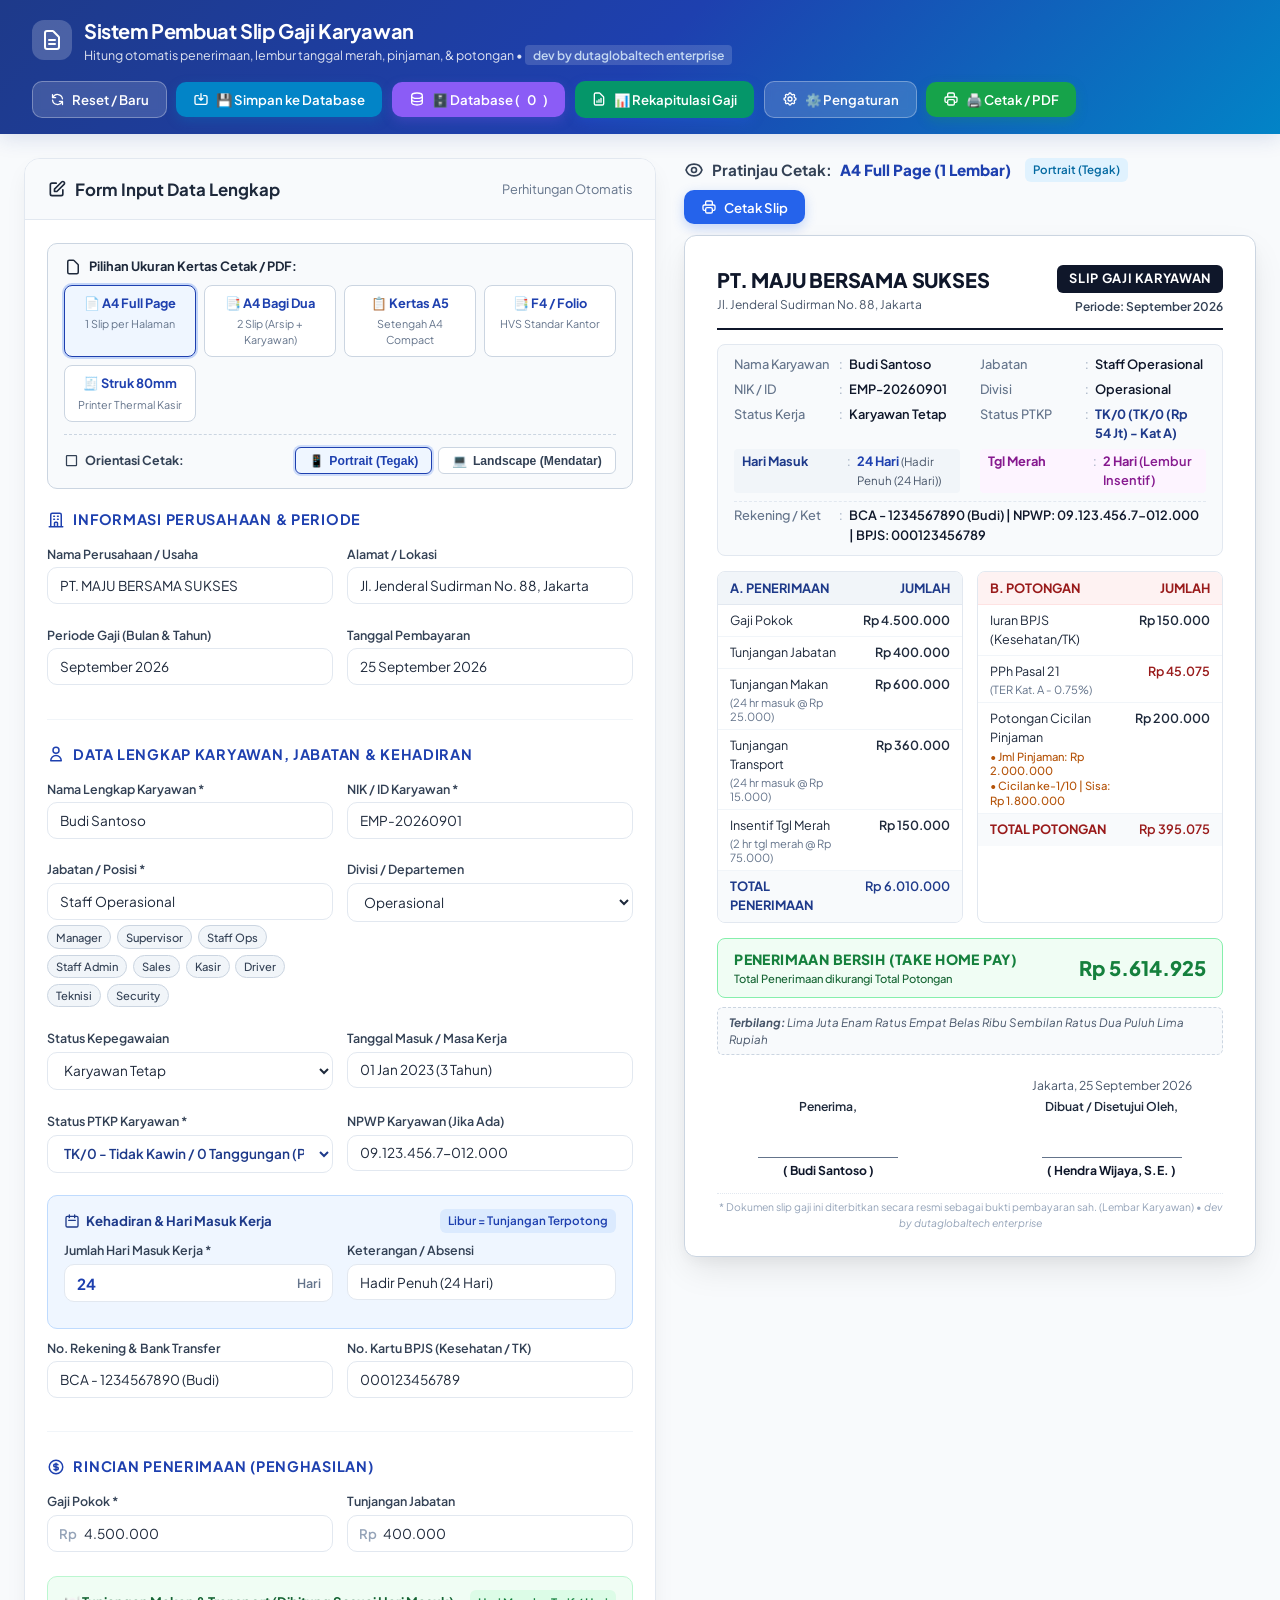
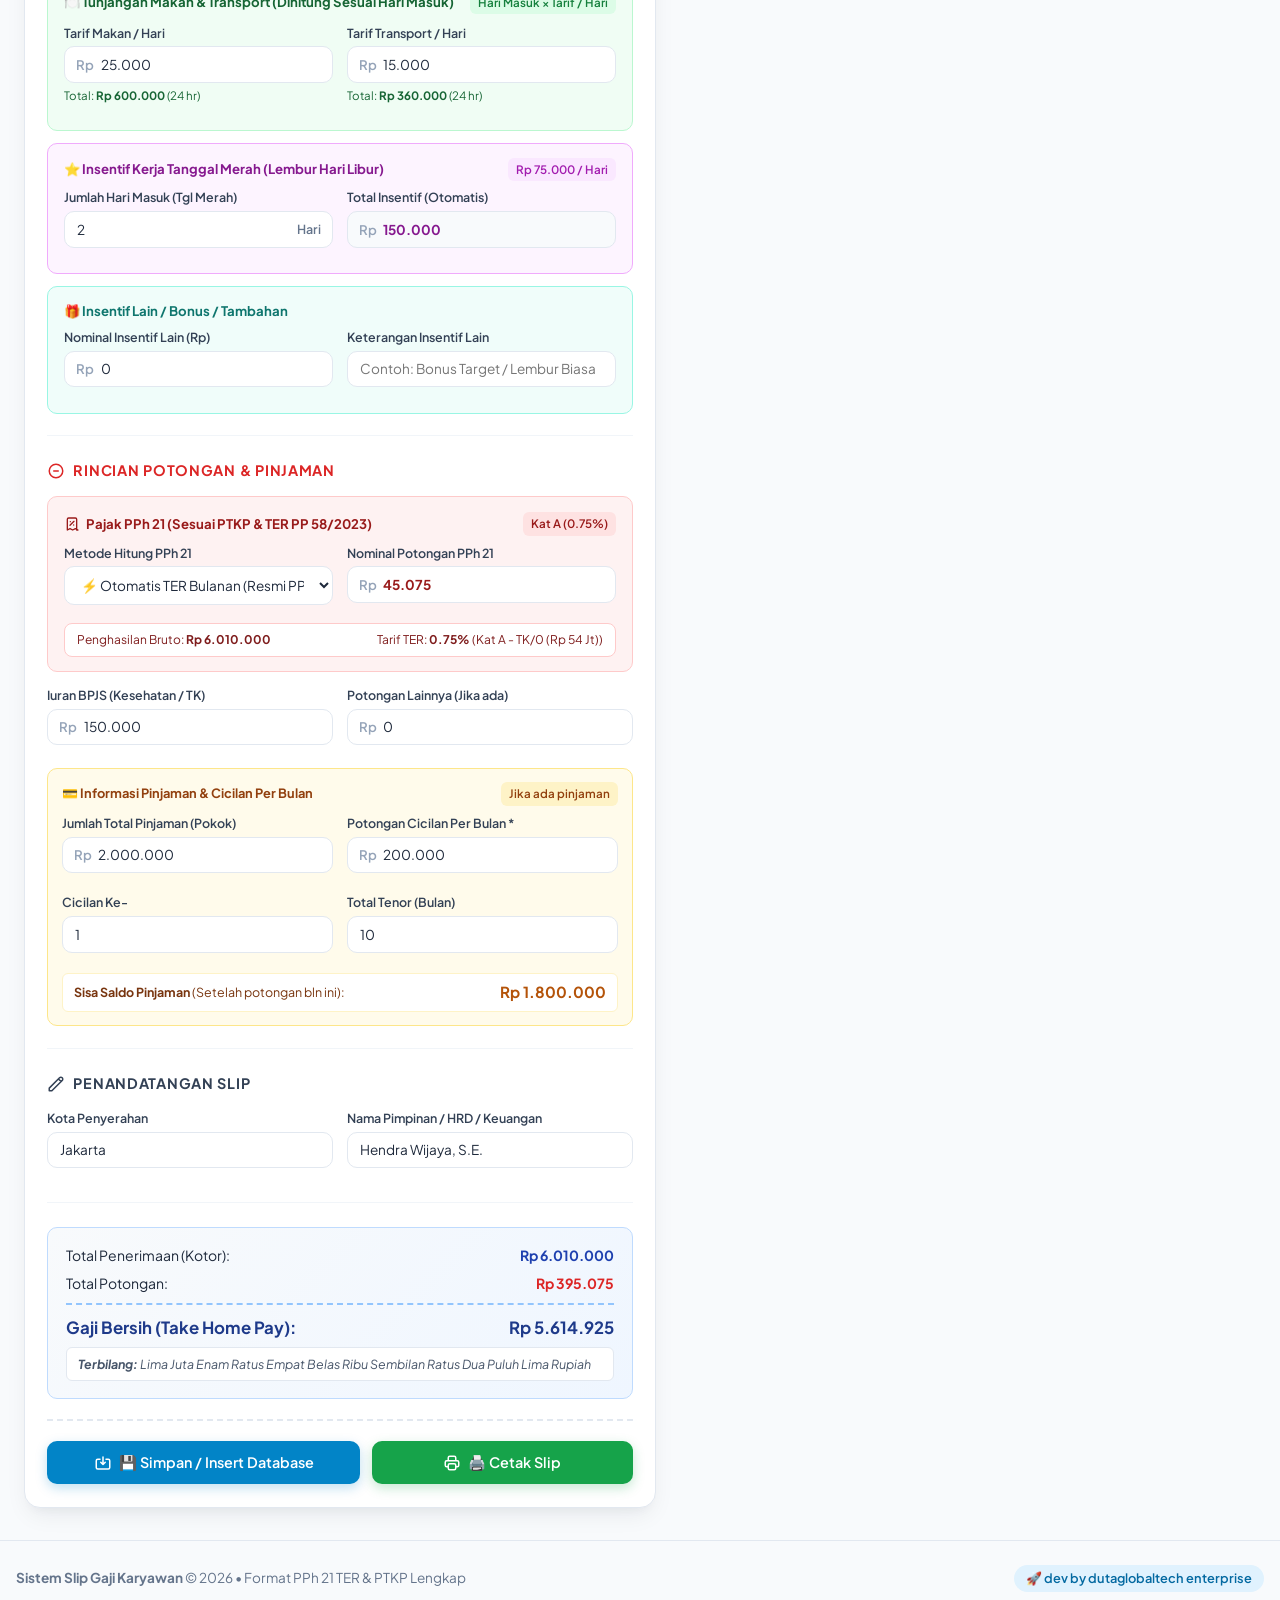
==== commit 0c8557a6: "Tambah fitur Insentif Lain pada rincian penerimaan slip dan rekap gaji" ====
--- a/index.html
+++ b/index.html
@@ -1596,6 +1596,26 @@
                   <span class="input-prefix">Rp</span>
                   <input type="text" id="totalInsentifMerah" class="with-prefix" value="150.000" readonly style="background: #f8fafc; font-weight: 700; color: #86198f;">
                 </div>
+              </div>
+            </div>
+          </div>
+
+          <!-- Insentif Lain / Bonus Tambahan -->
+          <div style="margin-top: 0.75rem; background: #f0fdfa; border: 1px solid #99f6e4; padding: 0.85rem 1rem; border-radius: var(--radius-md);">
+            <div style="font-weight: 700; font-size: 0.825rem; color: #0f766e; margin-bottom: 0.45rem;">
+              <span>🎁 Insentif Lain / Bonus / Tambahan</span>
+            </div>
+            <div class="grid-2">
+              <div class="form-group">
+                <label for="insentifLain">Nominal Insentif Lain (Rp)</label>
+                <div class="input-wrapper">
+                  <span class="input-prefix">Rp</span>
+                  <input type="text" id="insentifLain" class="with-prefix currency-input" value="0" oninput="formatAndCalc(this)" placeholder="0">
+                </div>
+              </div>
+              <div class="form-group">
+                <label for="ketInsentifLain">Keterangan Insentif Lain</label>
+                <input type="text" id="ketInsentifLain" value="" oninput="updateSlip()" placeholder="Contoh: Bonus Target / Lembur Biasa">
               </div>
             </div>
           </div>
@@ -1879,6 +1899,13 @@
                     </td>
                     <td class="col-amount" id="viewInsentifMerah">Rp 150.000</td>
                   </tr>
+                  <tr id="rowInsentifLain" style="display: none;">
+                    <td>
+                      Insentif Lain
+                      <div class="sub-item-note" id="viewKetInsentifLain"></div>
+                    </td>
+                    <td class="col-amount" id="viewInsentifLain" style="color: #0f766e; font-weight: 600;">Rp 0</td>
+                  </tr>
                   <tr class="table-total-row penghasilan">
                     <td>TOTAL PENERIMAAN</td>
                     <td class="col-amount" id="viewTotalPenghasilan">Rp 6.010.000</td>
@@ -2006,6 +2033,10 @@
                   <tr><td>Tunjangan Makan (<span class="viewCountHariKerja2">24</span> hr)</td><td class="col-amount" id="viewTunjanganMakan2">Rp 600.000</td></tr>
                   <tr><td>Tunjangan Transport (<span class="viewCountHariKerja2">24</span> hr)</td><td class="col-amount" id="viewTunjanganTransport2">Rp 360.000</td></tr>
                   <tr><td>Insentif Tgl Merah (<span id="viewHariMerah2">2</span> hr)</td><td class="col-amount" id="viewInsentifMerah2">Rp 150.000</td></tr>
+                  <tr id="rowInsentifLain2" style="display: none;">
+                    <td>Insentif Lain <span id="viewKetInsentifLain2" style="font-size: 0.7rem; color: #64748b;"></span></td>
+                    <td class="col-amount" id="viewInsentifLain2" style="color: #0f766e; font-weight: 600;">Rp 0</td>
+                  </tr>
                   <tr class="table-total-row penghasilan"><td>TOTAL PENERIMAAN</td><td class="col-amount" id="viewTotalPenghasilan2">Rp 6.010.000</td></tr>
                 </tbody>
               </table>
@@ -2569,6 +2600,8 @@
         rateMakanPerHari: parseRupiah(document.getElementById('rateMakanPerHari').value),
         rateTransportPerHari: parseRupiah(document.getElementById('rateTransportPerHari').value),
         hariTanggalMerah: parseInt(document.getElementById('hariTanggalMerah').value, 10) || 0,
+        insentifLain: parseRupiah(document.getElementById('insentifLain') ? document.getElementById('insentifLain').value : 0),
+        ketInsentifLain: document.getElementById('ketInsentifLain') ? document.getElementById('ketInsentifLain').value : "",
         pph21Mode: pph21Mode,
         potonganPph21: parseRupiah(document.getElementById('potonganPph21').value),
         iuranBpjs: parseRupiah(document.getElementById('iuranBpjs').value),
@@ -2585,7 +2618,8 @@
       record.totalMakan = record.hariKerja * record.rateMakanPerHari;
       record.totalTransport = record.hariKerja * record.rateTransportPerHari;
       record.totalMerah = record.hariTanggalMerah * 75000;
-      record.totalPenghasilan = record.gajiPokok + record.tunjanganJabatan + record.totalMakan + record.totalTransport + record.totalMerah;
+      record.insentifLain = record.insentifLain || 0;
+      record.totalPenghasilan = record.gajiPokok + record.tunjanganJabatan + record.totalMakan + record.totalTransport + record.totalMerah + record.insentifLain;
       record.totalPotongan = record.iuranBpjs + record.potonganPph21 + record.cicilanPinjaman + record.potonganLain;
       record.netGaji = record.totalPenghasilan - record.totalPotongan;
 
@@ -2631,6 +2665,13 @@
       document.getElementById('rateMakanPerHari').value = formatRupiah(rec.rateMakanPerHari || 25000);
       document.getElementById('rateTransportPerHari').value = formatRupiah(rec.rateTransportPerHari || 15000);
       document.getElementById('hariTanggalMerah').value = rec.hariTanggalMerah || 0;
+      
+      if (document.getElementById('insentifLain')) {
+        document.getElementById('insentifLain').value = formatRupiah(rec.insentifLain || 0);
+      }
+      if (document.getElementById('ketInsentifLain')) {
+        document.getElementById('ketInsentifLain').value = rec.ketInsentifLain || "";
+      }
 
       if (rec.pph21Mode && document.getElementById('pph21Mode')) {
         document.getElementById('pph21Mode').value = rec.pph21Mode;
@@ -2687,10 +2728,10 @@
         return;
       }
 
-      let csv = "No,Tanggal Simpan,Periode,NIK,Nama Karyawan,Jabatan,Divisi,Status,Status PTKP,NPWP,Hari Masuk,Gaji Pokok,Tunjangan Jabatan,Tunjangan Makan,Tunjangan Transport,Insentif Tgl Merah,TOTAL PENERIMAAN,Potongan PPh 21,Iuran BPJS,Cicilan Pinjaman,Potongan Lain,TOTAL POTONGAN,GAJI BERSIH (THP),No Rekening\n";
+      let csv = "No,Tanggal Simpan,Periode,NIK,Nama Karyawan,Jabatan,Divisi,Status,Status PTKP,NPWP,Hari Masuk,Gaji Pokok,Tunjangan Jabatan,Tunjangan Makan,Tunjangan Transport,Insentif Tgl Merah,Insentif Lain,Keterangan Insentif,TOTAL PENERIMAAN,Potongan PPh 21,Iuran BPJS,Cicilan Pinjaman,Potongan Lain,TOTAL POTONGAN,GAJI BERSIH (THP),No Rekening\n";
 
       records.forEach((r, idx) => {
-        csv += `"${idx+1}","${r.savedAt}","${r.payPeriod}","${r.empId}","${r.empName}","${r.empJabatan}","${r.empDivisi}","${r.empStatus}","${r.empPtkp || 'TK/0'}","${r.empNpwp || '-'}","${r.hariKerja}","${r.gajiPokok}","${r.tunjanganJabatan}","${r.totalMakan}","${r.totalTransport}","${r.totalMerah}","${r.totalPenghasilan}","${r.potonganPph21 || 0}","${r.iuranBpjs}","${r.cicilanPinjaman}","${r.potonganLain}","${r.totalPotongan}","${r.netGaji}","${r.empRekening}"\n`;
+        csv += `"${idx+1}","${r.savedAt}","${r.payPeriod}","${r.empId}","${r.empName}","${r.empJabatan}","${r.empDivisi}","${r.empStatus}","${r.empPtkp || 'TK/0'}","${r.empNpwp || '-'}","${r.hariKerja}","${r.gajiPokok}","${r.tunjanganJabatan}","${r.totalMakan}","${r.totalTransport}","${r.totalMerah}","${r.insentifLain || 0}","${(r.ketInsentifLain || '').replace(/"/g, '""')}","${r.totalPenghasilan}","${r.potonganPph21 || 0}","${r.iuranBpjs}","${r.cicilanPinjaman}","${r.potonganLain}","${r.totalPotongan}","${r.netGaji}","${r.empRekening}"\n`;
       });
 
       const blob = new Blob(["\uFEFF" + csv], { type: 'text/csv;charset=utf-8;' });
@@ -3178,8 +3219,10 @@
       const tunjanganTransport = hariKerja * rateTransport;
       const hariMerah = parseInt(document.getElementById('hariTanggalMerah').value, 10) || 0;
       const insentifMerah = hariMerah * 75000;
-
-      const totalPenghasilan = gajiPokok + tunjanganJabatan + tunjanganMakan + tunjanganTransport + insentifMerah;
+      const insentifLain = parseRupiah(document.getElementById('insentifLain') ? document.getElementById('insentifLain').value : 0);
+      const ketInsentifLain = document.getElementById('ketInsentifLain') ? document.getElementById('ketInsentifLain').value.trim() : "";
+
+      const totalPenghasilan = gajiPokok + tunjanganJabatan + tunjanganMakan + tunjanganTransport + insentifMerah + insentifLain;
 
       // PPh 21 Calculation based on PTKP & TER (PP 58/2023)
       const ptkpStatus = document.getElementById('empPtkp') ? document.getElementById('empPtkp').value : 'TK/0';
@@ -3267,6 +3310,20 @@
 
       document.getElementById('viewHariMerah').innerText = hariMerah;
       document.getElementById('viewInsentifMerah').innerText = "Rp " + formatRupiah(insentifMerah);
+
+      // Insentif Lain Preview Slip 1
+      const rowInsLain = document.getElementById('rowInsentifLain');
+      if (rowInsLain) {
+        if (insentifLain > 0) {
+          rowInsLain.style.display = '';
+          document.getElementById('viewInsentifLain').innerText = "Rp " + formatRupiah(insentifLain);
+          const viewKet = document.getElementById('viewKetInsentifLain');
+          if (viewKet) viewKet.innerText = ketInsentifLain ? `(${ketInsentifLain})` : "";
+        } else {
+          rowInsLain.style.display = 'none';
+        }
+      }
+
       document.getElementById('viewTotalPenghasilan').innerText = "Rp " + formatRupiah(totalPenghasilan);
 
       document.getElementById('viewIuranBpjs').innerText = "Rp " + formatRupiah(bpjs);
@@ -3308,6 +3365,20 @@
 
         document.getElementById('viewHariMerah2').innerText = hariMerah;
         document.getElementById('viewInsentifMerah2').innerText = "Rp " + formatRupiah(insentifMerah);
+
+        // Insentif Lain Preview Slip 2 (Arsip)
+        const rowInsLain2 = document.getElementById('rowInsentifLain2');
+        if (rowInsLain2) {
+          if (insentifLain > 0) {
+            rowInsLain2.style.display = '';
+            document.getElementById('viewInsentifLain2').innerText = "Rp " + formatRupiah(insentifLain);
+            const viewKet2 = document.getElementById('viewKetInsentifLain2');
+            if (viewKet2) viewKet2.innerText = ketInsentifLain ? `(${ketInsentifLain})` : "";
+          } else {
+            rowInsLain2.style.display = 'none';
+          }
+        }
+
         document.getElementById('viewTotalPenghasilan2').innerText = "Rp " + formatRupiah(totalPenghasilan);
         document.getElementById('viewIuranBpjs2').innerText = "Rp " + formatRupiah(bpjs);
         document.getElementById('viewPph21_2').innerText = "Rp " + formatRupiah(pph21Amount);
@@ -3411,6 +3482,8 @@
         document.getElementById('tunjanganJabatan').value = "0";
         document.getElementById('hariTanggalMerah').value = "0";
         document.getElementById('totalInsentifMerah').value = "0";
+        if (document.getElementById('insentifLain')) document.getElementById('insentifLain').value = "0";
+        if (document.getElementById('ketInsentifLain')) document.getElementById('ketInsentifLain').value = "";
         document.getElementById('pph21Mode').value = cfg.defaultPphMode || "auto";
         document.getElementById('potonganPph21').value = "0";
         document.getElementById('iuranBpjs').value = "0";
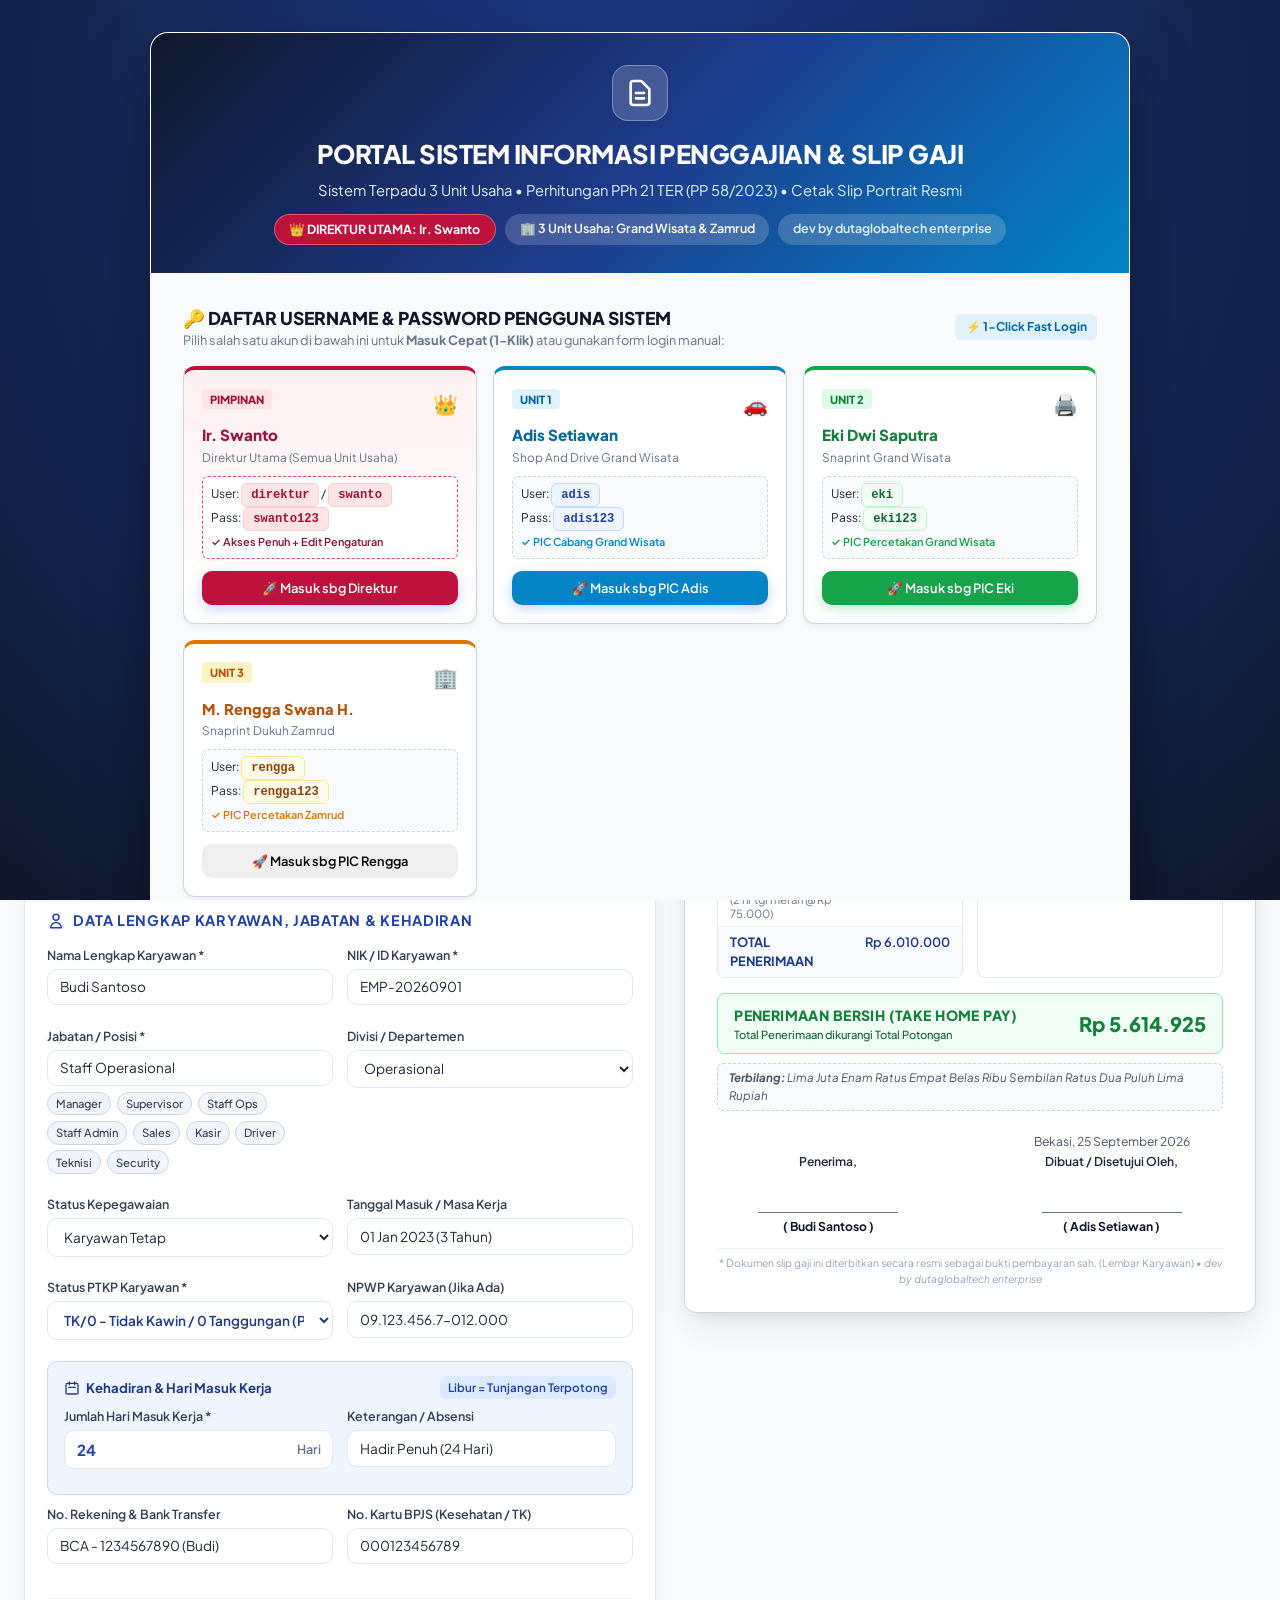
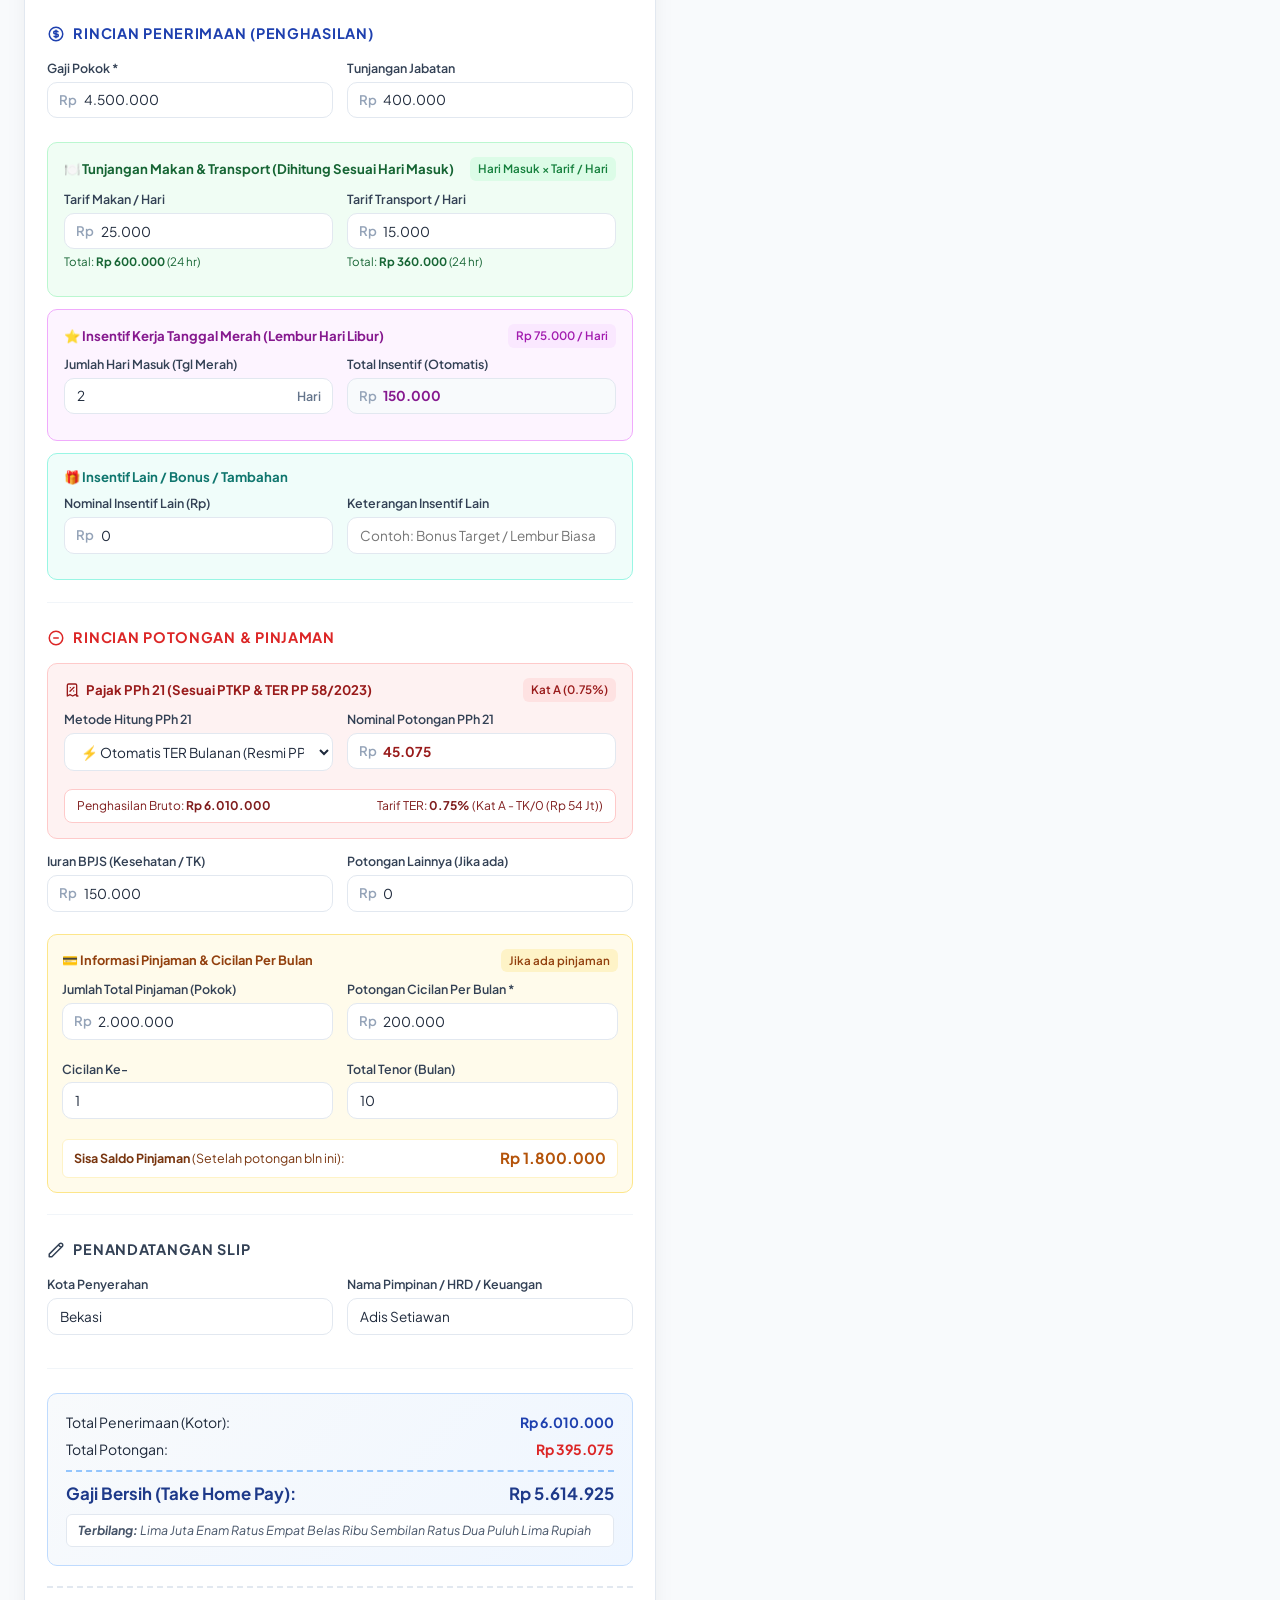
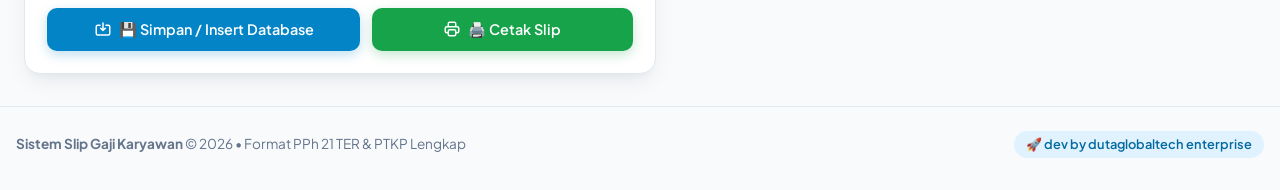
==== commit f29bb222: "feat: restrict viewing and editing settings strictly to Direktur Ir. Swanto" ====
--- a/index.html
+++ b/index.html
@@ -1241,6 +1241,82 @@
         print-color-adjust: exact !important;
       }
     }
+
+    /* ========================================================================= */
+    /* HALAMAN MUKA / PORTAL LOGIN 3 UNIT USAHA (SEBELUM MASUK KE SISTEM)       */
+    /* ========================================================================= */
+    .front-gate-overlay {
+      position: fixed;
+      inset: 0;
+      background: radial-gradient(circle at 50% 15%, #1e3a8a 0%, #0f172a 100%);
+      z-index: 9999;
+      display: flex;
+      justify-content: center;
+      align-items: flex-start;
+      padding: 2rem 1rem;
+      overflow-y: auto;
+      backdrop-filter: blur(12px);
+      animation: gateFadeIn 0.3s ease-out;
+    }
+
+    @keyframes gateFadeIn {
+      from { opacity: 0; transform: scale(0.98); }
+      to { opacity: 1; transform: scale(1); }
+    }
+
+    .front-gate-container {
+      background: white;
+      width: 100%;
+      max-width: 980px;
+      border-radius: 18px;
+      box-shadow: 0 30px 70px -15px rgba(0, 0, 0, 0.6);
+      overflow: hidden;
+      margin: auto;
+      border: 1px solid rgba(255, 255, 255, 0.25);
+    }
+
+    .front-gate-header {
+      background: linear-gradient(135deg, #0f172a 0%, #1e3a8a 50%, #0284c7 100%);
+      color: white;
+      padding: 2rem 2rem 1.75rem;
+      text-align: center;
+      position: relative;
+    }
+
+    .front-gate-body {
+      padding: 2rem;
+      background: #f8fafc;
+    }
+
+    .user-credential-card {
+      background: white;
+      border: 1.5px solid #cbd5e1;
+      border-radius: 12px;
+      padding: 1.15rem;
+      transition: all 0.2s ease;
+      display: flex;
+      flex-direction: column;
+      justify-content: space-between;
+      gap: 0.75rem;
+      box-shadow: 0 4px 6px -1px rgba(0, 0, 0, 0.05);
+    }
+
+    .user-credential-card:hover {
+      border-color: #2563eb;
+      transform: translateY(-3px);
+      box-shadow: 0 12px 20px -5px rgba(37, 99, 235, 0.15);
+    }
+
+    .cred-badge {
+      background: #eff6ff;
+      border: 1px solid #bfdbfe;
+      color: #1e40af;
+      padding: 0.25rem 0.55rem;
+      border-radius: 6px;
+      font-size: 0.76rem;
+      font-family: monospace;
+      font-weight: 700;
+    }
   </style>
   <style id="dynamicPrintPageStyle">
     @media print {
@@ -1252,6 +1328,204 @@
   </style>
 </head>
 <body class="mode-a4 print-a4 orient-portrait">
+
+  <!-- ========================================================================= -->
+  <!-- HALAMAN MUKA / PORTAL LOGIN 3 UNIT USAHA (SEBELUM MASUK SISTEM)           -->
+  <!-- ========================================================================= -->
+  <div id="frontLoginGate" class="front-gate-overlay no-print" style="display: flex;">
+    <div class="front-gate-container">
+      
+      <!-- Kop / Header Halaman Muka -->
+      <div class="front-gate-header">
+        <div style="display: inline-flex; align-items: center; justify-content: center; width: 56px; height: 56px; background: rgba(255,255,255,0.18); border-radius: 16px; margin-bottom: 0.85rem; border: 1.5px solid rgba(255,255,255,0.3);">
+          <svg width="32" height="32" fill="none" viewBox="0 0 24 24" stroke="currentColor">
+            <path stroke-linecap="round" stroke-linejoin="round" stroke-width="2" d="M9 12h6m-6 4h6m2 5H7a2 2 0 01-2-2V5a2 2 0 012-2h5.586a1 1 0 01.707.293l5.414 5.414a1 1 0 01.293.707V19a2 2 0 01-2 2z" />
+          </svg>
+        </div>
+        <h1 style="font-size: 1.6rem; font-weight: 800; letter-spacing: -0.02em; margin-bottom: 0.35rem;">
+          PORTAL SISTEM INFORMASI PENGGAJIAN &amp; SLIP GAJI
+        </h1>
+        <p style="font-size: 0.92rem; color: #e0f2fe; max-width: 700px; margin: 0 auto 0.85rem;">
+          Sistem Terpadu 3 Unit Usaha &bull; Perhitungan PPh 21 TER (PP 58/2023) &bull; Cetak Slip Portrait Resmi
+        </p>
+        <div style="display: flex; justify-content: center; gap: 0.6rem; flex-wrap: wrap;">
+          <span style="background: #be123c; color: white; padding: 0.3rem 0.9rem; border-radius: 20px; font-size: 0.78rem; font-weight: 700; border: 1px solid rgba(255,255,255,0.3);">
+            👑 DIREKTUR UTAMA: Ir. Swanto
+          </span>
+          <span style="background: rgba(255,255,255,0.18); color: white; padding: 0.3rem 0.9rem; border-radius: 20px; font-size: 0.78rem; font-weight: 600;">
+            🏢 3 Unit Usaha: Grand Wisata &amp; Zamrud
+          </span>
+          <span style="background: rgba(255,255,255,0.18); color: #e0f2fe; padding: 0.3rem 0.9rem; border-radius: 20px; font-size: 0.78rem; font-weight: 600;">
+            dev by dutaglobaltech enterprise
+          </span>
+        </div>
+      </div>
+
+      <!-- Body Halaman Muka: Daftar Akun & Form Login -->
+      <div class="front-gate-body">
+        
+        <!-- Judul Bagian Daftar Akun -->
+        <div style="display: flex; justify-content: space-between; align-items: center; margin-bottom: 1rem; flex-wrap: wrap; gap: 0.5rem;">
+          <div>
+            <h3 style="color: #0f172a; font-size: 1.1rem; font-weight: 800; display: flex; align-items: center; gap: 0.4rem;">
+              🔑 DAFTAR USERNAME &amp; PASSWORD PENGGUNA SISTEM
+            </h3>
+            <p style="font-size: 0.8rem; color: #64748b;">
+              Pilih salah satu akun di bawah ini untuk <strong>Masuk Cepat (1-Klik)</strong> atau gunakan form login manual:
+            </p>
+          </div>
+          <span style="font-size: 0.75rem; background: #e0f2fe; color: #0369a1; padding: 0.25rem 0.65rem; border-radius: 6px; font-weight: 700;">
+            ⚡ 1-Click Fast Login
+          </span>
+        </div>
+
+        <!-- 4 Grid Kartu Akun Lengkap -->
+        <div style="display: grid; grid-template-columns: repeat(auto-fit, minmax(220px, 1fr)); gap: 1rem; margin-bottom: 1.5rem;">
+          
+          <!-- Kartu 1: Direktur Utama -->
+          <div class="user-credential-card" style="border-top: 4px solid #be123c; background: linear-gradient(to bottom, #fff1f2 0%, #ffffff 100%);">
+            <div>
+              <div style="display: flex; justify-content: space-between; align-items: flex-start; margin-bottom: 0.35rem;">
+                <span style="font-size: 0.7rem; font-weight: 800; background: #ffe4e6; color: #9f1239; padding: 2px 8px; border-radius: 4px;">PIMPINAN</span>
+                <span style="font-size: 1.25rem;">👑</span>
+              </div>
+              <h4 style="color: #9f1239; font-size: 0.95rem; font-weight: 800; margin-bottom: 2px;">Ir. Swanto</h4>
+              <p style="font-size: 0.74rem; color: #64748b; margin-bottom: 0.6rem;">Direktur Utama (Semua Unit Usaha)</p>
+              
+              <div style="background: rgba(255,255,255,0.9); border: 1px dashed #f43f5e; border-radius: 6px; padding: 0.5rem; font-size: 0.75rem; display: flex; flex-direction: column; gap: 0.25rem;">
+                <div>User: <span class="cred-badge" style="background: #ffe4e6; color: #9f1239; border-color: #fecdd3;">direktur</span> / <span class="cred-badge" style="background: #ffe4e6; color: #9f1239; border-color: #fecdd3;">swanto</span></div>
+                <div>Pass: <span class="cred-badge" style="background: #ffe4e6; color: #9f1239; border-color: #fecdd3;">swanto123</span></div>
+                <div style="font-size: 0.68rem; color: #881337; font-weight: 600; margin-top: 2px;">✓ Akses Penuh + Edit Pengaturan</div>
+              </div>
+            </div>
+            <button type="button" class="btn btn-primary" onclick="quickLoginAndEnter('direktur', 'swanto123', 'slip')" style="width: 100%; justify-content: center; background: #be123c; font-size: 0.8rem; padding: 0.55rem;">
+              🚀 Masuk sbg Direktur
+            </button>
+          </div>
+
+          <!-- Kartu 2: PIC Shop And Drive GW -->
+          <div class="user-credential-card" style="border-top: 4px solid #0284c7;">
+            <div>
+              <div style="display: flex; justify-content: space-between; align-items: flex-start; margin-bottom: 0.35rem;">
+                <span style="font-size: 0.7rem; font-weight: 800; background: #e0f2fe; color: #0369a1; padding: 2px 8px; border-radius: 4px;">UNIT 1</span>
+                <span style="font-size: 1.25rem;">🚗</span>
+              </div>
+              <h4 style="color: #0369a1; font-size: 0.95rem; font-weight: 800; margin-bottom: 2px;">Adis Setiawan</h4>
+              <p style="font-size: 0.74rem; color: #64748b; margin-bottom: 0.6rem;">Shop And Drive Grand Wisata</p>
+              
+              <div style="background: #f8fafc; border: 1px dashed #cbd5e1; border-radius: 6px; padding: 0.5rem; font-size: 0.75rem; display: flex; flex-direction: column; gap: 0.25rem;">
+                <div>User: <span class="cred-badge">adis</span></div>
+                <div>Pass: <span class="cred-badge">adis123</span></div>
+                <div style="font-size: 0.68rem; color: #0284c7; font-weight: 600; margin-top: 2px;">✓ PIC Cabang Grand Wisata</div>
+              </div>
+            </div>
+            <button type="button" class="btn btn-primary" onclick="quickLoginAndEnter('adis', 'adis123', 'slip')" style="width: 100%; justify-content: center; background: #0284c7; font-size: 0.8rem; padding: 0.55rem;">
+              🚀 Masuk sbg PIC Adis
+            </button>
+          </div>
+
+          <!-- Kartu 3: PIC Snaprint GW -->
+          <div class="user-credential-card" style="border-top: 4px solid #16a34a;">
+            <div>
+              <div style="display: flex; justify-content: space-between; align-items: flex-start; margin-bottom: 0.35rem;">
+                <span style="font-size: 0.7rem; font-weight: 800; background: #dcfce7; color: #15803d; padding: 2px 8px; border-radius: 4px;">UNIT 2</span>
+                <span style="font-size: 1.25rem;">🖨️</span>
+              </div>
+              <h4 style="color: #15803d; font-size: 0.95rem; font-weight: 800; margin-bottom: 2px;">Eki Dwi Saputra</h4>
+              <p style="font-size: 0.74rem; color: #64748b; margin-bottom: 0.6rem;">Snaprint Grand Wisata</p>
+              
+              <div style="background: #f8fafc; border: 1px dashed #cbd5e1; border-radius: 6px; padding: 0.5rem; font-size: 0.75rem; display: flex; flex-direction: column; gap: 0.25rem;">
+                <div>User: <span class="cred-badge" style="background: #f0fdf4; color: #166534; border-color: #bbf7d0;">eki</span></div>
+                <div>Pass: <span class="cred-badge" style="background: #f0fdf4; color: #166534; border-color: #bbf7d0;">eki123</span></div>
+                <div style="font-size: 0.68rem; color: #16a34a; font-weight: 600; margin-top: 2px;">✓ PIC Percetakan Grand Wisata</div>
+              </div>
+            </div>
+            <button type="button" class="btn btn-success" onclick="quickLoginAndEnter('eki', 'eki123', 'slip')" style="width: 100%; justify-content: center; font-size: 0.8rem; padding: 0.55rem;">
+              🚀 Masuk sbg PIC Eki
+            </button>
+          </div>
+
+          <!-- Kartu 4: PIC Snaprint Zamrud -->
+          <div class="user-credential-card" style="border-top: 4px solid #d97706;">
+            <div>
+              <div style="display: flex; justify-content: space-between; align-items: flex-start; margin-bottom: 0.35rem;">
+                <span style="font-size: 0.7rem; font-weight: 800; background: #fef3c7; color: #b45309; padding: 2px 8px; border-radius: 4px;">UNIT 3</span>
+                <span style="font-size: 1.25rem;">🏢</span>
+              </div>
+              <h4 style="color: #b45309; font-size: 0.92rem; font-weight: 800; margin-bottom: 2px;">M. Rengga Swana H.</h4>
+              <p style="font-size: 0.74rem; color: #64748b; margin-bottom: 0.6rem;">Snaprint Dukuh Zamrud</p>
+              
+              <div style="background: #f8fafc; border: 1px dashed #cbd5e1; border-radius: 6px; padding: 0.5rem; font-size: 0.75rem; display: flex; flex-direction: column; gap: 0.25rem;">
+                <div>User: <span class="cred-badge" style="background: #fffbeb; color: #92400e; border-color: #fde68a;">rengga</span></div>
+                <div>Pass: <span class="cred-badge" style="background: #fffbeb; color: #92400e; border-color: #fde68a;">rengga123</span></div>
+                <div style="font-size: 0.68rem; color: #d97706; font-weight: 600; margin-top: 2px;">✓ PIC Percetakan Zamrud</div>
+              </div>
+            </div>
+            <button type="button" class="btn btn-amber" onclick="quickLoginAndEnter('rengga', 'rengga123', 'slip')" style="width: 100%; justify-content: center; font-size: 0.8rem; padding: 0.55rem;">
+              🚀 Masuk sbg PIC Rengga
+            </button>
+          </div>
+
+        </div>
+
+        <!-- Bagian Bawah: Form Login Manual & Shortcut Menu -->
+        <div style="background: white; border: 1.5px solid #e2e8f0; border-radius: 12px; padding: 1.25rem; display: grid; grid-template-columns: 1.2fr 1fr; gap: 1.5rem; align-items: center;">
+          
+          <!-- Form Manual Input -->
+          <form onsubmit="handleFrontGateSubmit(event)">
+            <h4 style="font-size: 0.88rem; font-weight: 800; color: #1e3a8a; margin-bottom: 0.65rem; display: flex; align-items: center; gap: 0.35rem;">
+              📝 Atau Masukkan Akun Secara Manual:
+            </h4>
+            <div style="display: grid; grid-template-columns: 1fr 1fr; gap: 0.65rem; margin-bottom: 0.65rem;">
+              <div>
+                <label for="frontGateUser" style="font-size: 0.74rem; font-weight: 700; color: #475569;">Username:</label>
+                <input type="text" id="frontGateUser" placeholder="direktur / adis / eki / rengga" required style="width: 100%; padding: 0.45rem 0.65rem; border: 1.5px solid #cbd5e1; border-radius: 6px; font-size: 0.82rem;">
+              </div>
+              <div>
+                <label for="frontGatePass" style="font-size: 0.74rem; font-weight: 700; color: #475569;">Password:</label>
+                <input type="password" id="frontGatePass" placeholder="Masukkan password..." required style="width: 100%; padding: 0.45rem 0.65rem; border: 1.5px solid #cbd5e1; border-radius: 6px; font-size: 0.82rem;">
+              </div>
+            </div>
+            <div style="display: flex; gap: 0.5rem;">
+              <select id="frontGateTarget" style="flex: 1; padding: 0.45rem 0.65rem; border: 1.5px solid #cbd5e1; border-radius: 6px; font-size: 0.8rem; font-weight: 600; color: #1e3a8a;">
+                <option value="slip">📝 Buka Pembuat Slip Gaji</option>
+                <option value="rekap">📊 Buka Rekapitulasi 3 Unit</option>
+              </select>
+              <button type="submit" class="btn btn-primary" style="padding: 0.45rem 1.25rem; font-size: 0.82rem; background: #1e40af;">
+                🔓 Masuk ke Sistem
+              </button>
+            </div>
+          </form>
+
+          <!-- Navigasi Pintas & Keamanan Direktur Note -->
+          <div style="border-left: 1px solid #e2e8f0; padding-left: 1.25rem;">
+            <div style="background: #fff1f2; border: 1px dashed #f43f5e; border-radius: 8px; padding: 0.75rem; margin-bottom: 0.75rem;">
+              <div style="font-size: 0.76rem; font-weight: 800; color: #9f1239; display: flex; align-items: center; gap: 0.3rem; margin-bottom: 0.25rem;">
+                <span>🔒</span> CATATAN RESMI OTORISASI:
+              </div>
+              <p style="font-size: 0.72rem; color: #881337; line-height: 1.4; margin: 0;">
+                Perubahan Pengaturan hanya boleh dilakukan Oleh Direktur <strong>( Ir. Swanto )</strong>. Jika mencoba merubah tanpa izin akan muncul Note: <em>HARUS IZIN DIREKTUR</em>.
+              </p>
+            </div>
+            <div style="display: flex; gap: 0.5rem;">
+              <button type="button" class="btn btn-outline-white" onclick="closeFrontGate()" style="background: #f1f5f9; color: #334155; border: 1px solid #cbd5e1; font-size: 0.75rem; flex: 1; justify-content: center;">
+                ➡️ Lanjut Tanpa Ubah Akun
+              </button>
+            </div>
+          </div>
+
+        </div>
+
+      </div>
+
+      <!-- Footer Halaman Muka -->
+      <div style="background: #0f172a; color: #94a3b8; padding: 0.75rem 2rem; font-size: 0.72rem; display: flex; justify-content: space-between; align-items: center; flex-wrap: wrap; gap: 0.5rem;">
+        <span>Sistem Penggajian &amp; Rekapitulasi 3 Unit Usaha &bull; Direktur: Ir. Swanto</span>
+        <span>dev by dutaglobaltech enterprise</span>
+      </div>
+
+    </div>
+  </div>
 
   <!-- App Header Bar -->
   <header class="app-header">
@@ -1261,11 +1535,29 @@
           <path stroke-linecap="round" stroke-linejoin="round" stroke-width="2" d="M9 12h6m-6 4h6m2 5H7a2 2 0 01-2-2V5a2 2 0 012-2h5.586a1 1 0 01.707.293l5.414 5.414a1 1 0 01.293.707V19a2 2 0 01-2 2z" />
         </svg>
         <div>
-          <h1>Sistem Pembuat Slip Gaji Karyawan</h1>
-          <p>Hitung otomatis penerimaan, lembur tanggal merah, pinjaman, & potongan &bull; <span style="background: rgba(255,255,255,0.18); padding: 2px 8px; border-radius: 4px; font-weight: 600; color: #e0f2fe; font-size: 0.76rem;">dev by dutaglobaltech enterprise</span></p>
+          <div style="display: flex; align-items: center; gap: 0.5rem; flex-wrap: wrap;">
+            <h1 style="margin: 0;">Sistem Slip Gaji Karyawan</h1>
+            <span id="activeUnitBadge" style="background: rgba(255,255,255,0.25); border: 1px solid rgba(255,255,255,0.4); padding: 2px 10px; border-radius: 20px; font-size: 0.76rem; font-weight: 700; color: #fff; letter-spacing: 0.02em;">
+              🚗 Shop And Drive GW
+            </span>
+          </div>
+          <p>
+            3 Unit Usaha &bull; Direktur: <strong>Ir. Swanto</strong> &bull; 
+            <span style="background: rgba(255,255,255,0.18); padding: 2px 8px; border-radius: 4px; font-weight: 600; color: #e0f2fe; font-size: 0.74rem;">dev by dutaglobaltech enterprise</span>
+          </p>
         </div>
       </div>
       <div class="header-actions">
+        <!-- User Session Indicator & Switcher Button (Kembali ke Halaman Muka) -->
+        <button class="btn btn-outline-white" onclick="openFrontGate()" style="background: rgba(15, 23, 42, 0.4); border: 1.5px solid rgba(255,255,255,0.35);" title="Klik untuk membuka Halaman Muka / Ganti Akun & Unit Usaha">
+          <span style="font-size: 1rem;">👤</span>
+          <span style="display: flex; flex-direction: column; text-align: left; line-height: 1.15;">
+            <strong id="headerUserName" style="font-size: 0.8rem; color: #fff;">Adis Setiawan</strong>
+            <span id="headerUserRole" style="font-size: 0.68rem; opacity: 0.85;">PIC Shop And Drive</span>
+          </span>
+          <span style="font-size: 0.7rem; background: rgba(255,255,255,0.2); padding: 2px 6px; border-radius: 4px; margin-left: 4px;">Ganti / Login</span>
+        </button>
+
         <!-- Tombol Khusus 1: Reset Form Baru -->
         <button class="btn btn-outline-white" onclick="resetForm()" title="Kosongkan form untuk input data baru">
           <svg width="15" height="15" fill="none" viewBox="0 0 24 24" stroke="currentColor"><path stroke-linecap="round" stroke-linejoin="round" stroke-width="2" d="M4 4v5h.582m15.356 2A8.001 8.001 0 004.582 9m0 0H9m11 11v-5h-.581m0 0a8.003 8.003 0 01-15.357-2m15.357 2H15"/></svg>
@@ -1291,7 +1583,7 @@
         </a>
 
         <!-- Tombol Khusus 5: Pengaturan Sistem & Tarif Global -->
-        <button class="btn btn-outline-white" onclick="openSettingsModal()" title="Pengaturan profil perusahaan, tarif default, & backup">
+        <button class="btn btn-outline-white" onclick="openSettingsModal()" title="Pengaturan profil perusahaan, tarif default, & backup (Khusus Direktur)">
           <svg width="16" height="16" fill="none" viewBox="0 0 24 24" stroke="currentColor"><path stroke-linecap="round" stroke-linejoin="round" stroke-width="2" d="M10.325 4.317c.426-1.756 2.924-1.756 3.35 0a1.724 1.724 0 002.573 1.066c1.543-.94 3.31.826 2.37 2.37a1.724 1.724 0 001.065 2.572c1.756.426 1.756 2.924 0 3.35a1.724 1.724 0 00-1.066 2.573c.94 1.543-.826 3.31-2.37 2.37a1.724 1.724 0 00-2.572 1.065c-.426 1.756-2.924 1.756-3.35 0a1.724 1.724 0 00-2.573-1.066c-1.543.94-3.31-.826-2.37-2.37a1.724 1.724 0 00-1.065-2.572c-1.756-.426-1.756-2.924 0-3.35a1.724 1.724 0 001.066-2.573c-.94-1.543.826-3.31 2.37-2.37.996.608 2.296.07 2.572-1.065z"/><path stroke-linecap="round" stroke-linejoin="round" stroke-width="2" d="M15 12a3 3 0 11-6 0 3 3 0 016 0z"/></svg>
           ⚙️ Pengaturan
         </button>
@@ -1363,20 +1655,38 @@
           </div>
         </div>
         
-        <!-- Section: Data Perusahaan -->
+        <!-- Section: Data Perusahaan & Unit Usaha -->
         <div class="form-section">
           <div class="section-title">
             <svg width="18" height="18" fill="none" viewBox="0 0 24 24" stroke="currentColor"><path stroke-linecap="round" stroke-linejoin="round" stroke-width="2" d="M19 21V5a2 2 0 00-2-2H7a2 2 0 00-2 2v16m14 0h2m-2 0h-5m-9 0H3m2 0h5M9 7h1m-1 4h1m4-4h1m-1 4h1m-5 10v-5a1 1 0 011-1h2a1 1 0 011 1v5m-4 0h4"/></svg>
-            Informasi Perusahaan & Periode
-          </div>
+            Unit Usaha, Perusahaan &amp; Periode
+          </div>
+
+          <!-- Selector Unit Usaha -->
+          <div style="background: linear-gradient(135deg, #eff6ff 0%, #f0fdf4 100%); border: 1.5px solid #93c5fd; border-radius: 10px; padding: 0.85rem 1rem; margin-bottom: 0.9rem;">
+            <div style="display: flex; justify-content: space-between; align-items: center; margin-bottom: 0.35rem; flex-wrap: wrap; gap: 0.4rem;">
+              <label for="selectUnitUsaha" style="font-size: 0.85rem; font-weight: 800; color: #1e3a8a; margin: 0; display: flex; align-items: center; gap: 0.35rem;">
+                🏢 PILIH UNIT USAHA:
+              </label>
+              <span id="labelPicUnit" style="font-size: 0.75rem; font-weight: 700; color: #0369a1; background: #e0f2fe; padding: 2px 8px; border-radius: 6px;">
+                PIC: Adis Setiawan
+              </span>
+            </div>
+            <select id="selectUnitUsaha" onchange="onUnitUsahaSelectChange(this.value)" style="width: 100%; font-weight: 700; color: #1e3a8a; font-size: 0.88rem; padding: 0.55rem 0.75rem; border: 1.5px solid #60a5fa; border-radius: 6px; background: white; cursor: pointer;">
+              <option value="shop_and_drive_gw">🚗 Shop And Drive Grand Wisata (PIC: Adis Setiawan)</option>
+              <option value="snaprint_gw">🖨️ Snaprint Grand Wisata (PIC: Eki Dwi Saputra)</option>
+              <option value="snaprint_zamrud">🏢 Snaprint Zamrud (PIC: M. Rengga Swana Herlambang)</option>
+            </select>
+          </div>
+
           <div class="grid-2">
             <div class="form-group">
-              <label for="companyName">Nama Perusahaan / Usaha</label>
-              <input type="text" id="companyName" value="PT. MAJU BERSAMA SUKSES" oninput="updateSlip()">
+              <label for="companyName">Nama Unit Usaha / Kantor</label>
+              <input type="text" id="companyName" value="Shop And Drive Grand Wisata" oninput="updateSlip()">
             </div>
             <div class="form-group">
-              <label for="companyAddress">Alamat / Lokasi</label>
-              <input type="text" id="companyAddress" value="Jl. Jenderal Sudirman No. 88, Jakarta" oninput="updateSlip()">
+              <label for="companyAddress">Alamat &amp; Lokasi Unit</label>
+              <input type="text" id="companyAddress" value="Kawasan Niaga Grand Wisata Blok AA No. 10, Bekasi" oninput="updateSlip()">
             </div>
           </div>
           <div class="grid-2" style="margin-top: 0.6rem;">
@@ -2129,18 +2439,27 @@
         </div>
 
         <!-- Toolbar Pencarian & Ekspor -->
-        <div class="db-toolbar">
-          <div class="db-search">
+        <div class="db-toolbar" style="flex-wrap: wrap; gap: 0.6rem;">
+          <div class="db-search" style="flex: 1; min-width: 200px;">
             <input type="text" id="dbSearchInput" placeholder="🔍 Cari nama karyawan, NIK, jabatan, atau periode..." oninput="filterDatabaseTable()">
+          </div>
+          <div style="display: flex; align-items: center; gap: 0.4rem;">
+            <label for="dbFilterUnit" style="font-size: 0.78rem; font-weight: 700; color: #1e3a8a; white-space: nowrap; margin: 0;">Unit:</label>
+            <select id="dbFilterUnit" onchange="filterDatabaseTable()" style="padding: 0.45rem 0.65rem; font-size: 0.78rem; font-weight: 600; border: 1px solid #cbd5e1; border-radius: 6px; background: white; color: #1e3a8a;">
+              <option value="ALL">Semua Unit Usaha</option>
+              <option value="shop_and_drive_gw">Shop And Drive Grand Wisata</option>
+              <option value="snaprint_gw">Snaprint Grand Wisata</option>
+              <option value="snaprint_zamrud">Snaprint Zamrud</option>
+            </select>
           </div>
           <div style="display: flex; gap: 0.5rem; flex-wrap: wrap;">
             <a href="rekap_gaji.html" class="btn btn-sm btn-primary" style="background: #059669;" title="Buka Halaman Rekapitulasi Lengkap">
               <svg width="14" height="14" fill="none" viewBox="0 0 24 24" stroke="currentColor"><path stroke-linecap="round" stroke-linejoin="round" stroke-width="2" d="M9 17v-2m3 2v-4m3 4v-6m2 10H7a2 2 0 01-2-2V5a2 2 0 012-2h5.586a1 1 0 01.707.293l5.414 5.414a1 1 0 01.293.707V19a2 2 0 01-2 2z"/></svg>
-              📊 Buka Rekapitulasi Semua Gaji
+              📊 Rekapitulasi Gaji
             </a>
             <button class="btn btn-sm btn-primary" onclick="exportDatabaseToExcel()">
               <svg width="14" height="14" fill="none" viewBox="0 0 24 24" stroke="currentColor"><path stroke-linecap="round" stroke-linejoin="round" stroke-width="2" d="M12 10v6m0 0l-3-3m3 3l3-3m2 8H7a2 2 0 01-2-2V5a2 2 0 012-2h5.586a1 1 0 01.707.293l5.414 5.414a1 1 0 01.293.707V19a2 2 0 01-2 2z"/></svg>
-              Export CSV/Excel
+              Export CSV
             </button>
             <button class="btn btn-sm btn-danger-sm" onclick="clearAllDatabase()">
               <svg width="14" height="14" fill="none" viewBox="0 0 24 24" stroke="currentColor"><path stroke-linecap="round" stroke-linejoin="round" stroke-width="2" d="M19 7l-.867 12.142A2 2 0 0116.138 21H7.862a2 2 0 01-1.995-1.858L5 7m5 4v6m4-6v6m1-10V4a1 1 0 00-1-1h-4a1 1 0 00-1 1v3M4 7h16"/></svg>
@@ -2156,6 +2475,7 @@
               <tr>
                 <th width="40">No</th>
                 <th>Nama Karyawan</th>
+                <th>Unit Usaha</th>
                 <th>NIK</th>
                 <th>Jabatan & Divisi</th>
                 <th>Periode</th>
@@ -2187,6 +2507,27 @@
       
       <div class="modal-body">
         
+        <!-- Director Authorization Banner -->
+        <div style="background: linear-gradient(135deg, #fff1f2 0%, #ffe4e6 100%); border: 1.5px solid #f43f5e; border-left: 6px solid #e11d48; border-radius: 10px; padding: 1rem 1.25rem; margin-bottom: 1.5rem; display: flex; align-items: flex-start; gap: 0.85rem;">
+          <div style="font-size: 1.75rem; line-height: 1;">🔒</div>
+          <div style="flex: 1;">
+            <div style="display: flex; align-items: center; justify-content: space-between; flex-wrap: gap; gap: 0.5rem; margin-bottom: 0.25rem;">
+              <h4 style="color: #9f1239; font-weight: 800; font-size: 0.92rem; margin: 0;">HAK AKSES OTORISASI KHUSUS DIREKTUR</h4>
+              <span style="background: #be123c; color: white; padding: 0.2rem 0.65rem; border-radius: 20px; font-size: 0.72rem; font-weight: 700; letter-spacing: 0.03em;">DIREKTUR: Ir. Swanto</span>
+            </div>
+            <p style="font-size: 0.8rem; color: #881337; line-height: 1.45; margin-bottom: 0.5rem;">
+              Perubahan Pengaturan hanya boleh dilakukan Oleh Direktur <strong>( Ir. Swanto )</strong>. Wajib masukkan PIN / Izin Direktur untuk menyimpan perubahan.
+            </p>
+            <div style="display: flex; align-items: center; gap: 0.6rem; flex-wrap: wrap; background: rgba(255, 255, 255, 0.85); padding: 0.5rem 0.75rem; border-radius: 6px; border: 1px dashed #f43f5e;">
+              <label for="cfgDirectorAuthPin" style="font-size: 0.78rem; font-weight: 700; color: #9f1239; white-space: nowrap; margin: 0;">
+                🔑 PIN / Izin Direktur:
+              </label>
+              <input type="password" id="cfgDirectorAuthPin" placeholder="Masukkan PIN Izin..." style="padding: 0.35rem 0.6rem; font-size: 0.8rem; border: 1.5px solid #fda4af; border-radius: 6px; width: 180px; background: white;" autocomplete="off">
+              <span style="font-size: 0.73rem; color: #9f1239; font-style: italic;">*Harus Izin Direktur (Ir. Swanto)</span>
+            </div>
+          </div>
+        </div>
+
         <!-- Tab 1: Profil Perusahaan -->
         <div style="margin-bottom: 1.5rem; background: #f8fafc; border: 1px solid #e2e8f0; border-radius: 10px; padding: 1.25rem;">
           <h4 style="color: #1e3a8a; font-weight: 700; margin-bottom: 0.85rem; display: flex; align-items: center; gap: 0.4rem;">
@@ -2223,7 +2564,7 @@
             </div>
             <div class="form-group">
               <label for="cfgDirectorName">Pimpinan Tertinggi / Direktur (Rekap)</label>
-              <input type="text" id="cfgDirectorName" placeholder="Nama Direktur">
+              <input type="text" id="cfgDirectorName" placeholder="Nama Direktur" readonly style="background: #f1f5f9; font-weight: 700; color: #1e3a8a;">
             </div>
           </div>
         </div>
@@ -2312,6 +2653,127 @@
     </div>
   </div>
 
+  <!-- Modal Note: Akses Izin Direktur Ditolak -->
+  <div class="modal-backdrop no-print" id="directorAuthNoteModal" style="z-index: 200;">
+    <div class="modal-content" style="max-width: 500px; border-top: 6px solid #dc2626; text-align: center; box-shadow: 0 25px 50px -12px rgba(220, 38, 38, 0.35); border-radius: 12px; overflow: hidden;">
+      <div style="padding: 1.75rem 1.75rem 1.5rem;">
+        <div style="width: 65px; height: 65px; background: #fee2e2; border-radius: 50%; display: flex; align-items: center; justify-content: center; margin: 0 auto 1rem; font-size: 2rem; border: 2px solid #fca5a5;">
+          ⛔
+        </div>
+        <h3 style="color: #991b1b; font-size: 1.25rem; font-weight: 800; margin-bottom: 0.25rem; letter-spacing: -0.01em;">
+          AKSES DITOLAK!
+        </h3>
+        <p style="color: #64748b; font-size: 0.8rem; margin-bottom: 1.1rem;">
+          Sistem Keamanan Otorisasi Penggajian &bull; <em>dev by dutaglobaltech enterprise</em>
+        </p>
+
+        <!-- Box Note Resmi -->
+        <div style="background: #fef2f2; border: 1.5px dashed #ef4444; border-radius: 10px; padding: 1.15rem; text-align: left; margin-bottom: 1.1rem;">
+          <div style="font-size: 0.85rem; font-weight: 700; color: #991b1b; display: flex; align-items: center; gap: 0.4rem; margin-bottom: 0.5rem;">
+            <span>📌</span> <span>Pemberitahuan Sistem (Note Resmi Direksi):</span>
+          </div>
+          <p style="font-size: 0.88rem; color: #1e293b; line-height: 1.5; margin-bottom: 0.75rem;">
+            Seluruh Pengaturan hanya boleh dilihat dan diubah Oleh Direktur <strong style="color: #1e3a8a; font-weight: 800;">( Ir. Swanto )</strong>.
+          </p>
+          <div style="background: #dc2626; color: white; padding: 0.55rem 0.85rem; border-radius: 6px; font-weight: 800; font-size: 0.88rem; text-align: center; letter-spacing: 0.03em;">
+            ⚠️ HARUS IZIN DIREKTUR !
+          </div>
+        </div>
+
+        <!-- Box PIN Masuk Langsung -->
+        <div style="background: #f8fafc; border: 1px solid #cbd5e1; border-radius: 10px; padding: 0.9rem 1.1rem; text-align: left; margin-bottom: 1.25rem;">
+          <div style="font-size: 0.82rem; font-weight: 700; color: #1e3a8a; margin-bottom: 0.35rem; display: flex; align-items: center; gap: 0.35rem;">
+            <span>🔑</span> <span>Buka Khusus Direktur (Ir. Swanto):</span>
+          </div>
+          <p style="font-size: 0.75rem; color: #64748b; margin-bottom: 0.55rem;">
+            Jika Anda adalah Direktur (Ir. Swanto), silakan masukkan Password/PIN untuk membuka pengaturan:
+          </p>
+          <div style="display: flex; gap: 0.5rem;">
+            <input type="password" id="noteDirectorAuthPin" placeholder="Masukkan PIN Direktur..." style="flex: 1; padding: 0.45rem 0.75rem; font-size: 0.85rem; border: 1.5px solid #cbd5e1; border-radius: 6px; outline: none;" onkeyup="if(event.key==='Enter') unlockSettingsWithPin()">
+            <button type="button" class="btn btn-save" style="padding: 0.45rem 0.85rem; font-size: 0.82rem; white-space: nowrap;" onclick="unlockSettingsWithPin()">
+              🔓 Buka Pengaturan
+            </button>
+          </div>
+        </div>
+
+        <div style="display: flex; gap: 0.5rem;">
+          <button type="button" class="btn btn-secondary" style="flex: 1; justify-content: center; padding: 0.55rem 1rem; font-size: 0.85rem;" onclick="closeDirectorAuthNote()">
+            Tutup
+          </button>
+          <button type="button" class="btn btn-primary" style="flex: 1; justify-content: center; padding: 0.55rem 1rem; font-size: 0.85rem;" onclick="closeDirectorAuthNote(); openLoginModal();">
+            👤 Switch Akun Direktur
+          </button>
+        </div>
+      </div>
+    </div>
+  </div>
+
+  <!-- Modal Login & Switcher Akun / Unit Usaha -->
+  <div class="modal-backdrop no-print" id="loginModal" onclick="closeModalOnBackdrop(event)" style="z-index: 150;">
+    <div class="modal-content" style="max-width: 600px; border-top: 5px solid #1e40af;">
+      <div class="modal-header" style="background: #1e3a8a;">
+        <h3>
+          <svg width="22" height="22" fill="none" viewBox="0 0 24 24" stroke="currentColor"><path stroke-linecap="round" stroke-linejoin="round" stroke-width="2" d="M16 7a4 4 0 11-8 0 4 4 0 018 0zM12 14a7 7 0 00-7 7h14a7 7 0 00-7-7z"/></svg>
+          Login &amp; Otorisasi 3 Unit Usaha
+        </h3>
+        <button onclick="closeLoginModal()" style="background: transparent; border: none; color: white; cursor: pointer; font-size: 1.5rem; line-height: 1;">&times;</button>
+      </div>
+      <div class="modal-body">
+        <!-- Info Header -->
+        <div style="text-align: center; margin-bottom: 1.25rem;">
+          <h4 style="color: #1e3a8a; font-size: 1.05rem; font-weight: 800;">Sistem Penggajian 3 Unit Usaha</h4>
+          <p style="font-size: 0.78rem; color: #64748b;">Masuk sebagai Direktur atau PIC Unit Usaha untuk memproses slip gaji &amp; rekapitulasi</p>
+        </div>
+
+        <!-- Quick User Selector Cards -->
+        <div style="font-size: 0.8rem; font-weight: 700; color: #334155; margin-bottom: 0.6rem; display: flex; justify-content: space-between;">
+          <span>⚡ Pilih Cepat Akun / Unit Usaha:</span>
+          <span style="font-size: 0.72rem; color: #0284c7;">Klik untuk isi otomatis</span>
+        </div>
+        <div style="display: grid; grid-template-columns: 1fr 1fr; gap: 0.65rem; margin-bottom: 1.25rem;">
+          <div class="quick-user-card" onclick="quickFillLogin('direktur', 'swanto123')" style="border: 1.5px solid #cbd5e1; border-radius: 8px; padding: 0.75rem; cursor: pointer; transition: all 0.2s ease; background: #f8fafc;">
+            <div style="font-weight: 700; font-size: 0.84rem; color: #1e3a8a;">👑 Ir. Swanto</div>
+            <div style="font-size: 0.72rem; color: #64748b;">Direktur Utama (Semua Unit)</div>
+            <div style="font-size: 0.7rem; color: #0284c7; font-weight: 600; margin-top: 0.25rem;">User: <code>direktur</code> / Pass: <code>swanto123</code></div>
+          </div>
+
+          <div class="quick-user-card" onclick="quickFillLogin('adis', 'adis123')" style="border: 1.5px solid #cbd5e1; border-radius: 8px; padding: 0.75rem; cursor: pointer; transition: all 0.2s ease; background: #f8fafc;">
+            <div style="font-weight: 700; font-size: 0.84rem; color: #1e3a8a;">🚗 Adis Setiawan</div>
+            <div style="font-size: 0.72rem; color: #64748b;">PIC Shop &amp; Drive Grand Wisata</div>
+            <div style="font-size: 0.7rem; color: #0284c7; font-weight: 600; margin-top: 0.25rem;">User: <code>adis</code> / Pass: <code>adis123</code></div>
+          </div>
+
+          <div class="quick-user-card" onclick="quickFillLogin('eki', 'eki123')" style="border: 1.5px solid #cbd5e1; border-radius: 8px; padding: 0.75rem; cursor: pointer; transition: all 0.2s ease; background: #f8fafc;">
+            <div style="font-weight: 700; font-size: 0.84rem; color: #1e3a8a;">🖨️ Eki Dwi Saputra</div>
+            <div style="font-size: 0.72rem; color: #64748b;">PIC Snaprint Grand Wisata</div>
+            <div style="font-size: 0.7rem; color: #0284c7; font-weight: 600; margin-top: 0.25rem;">User: <code>eki</code> / Pass: <code>eki123</code></div>
+          </div>
+
+          <div class="quick-user-card" onclick="quickFillLogin('rengga', 'rengga123')" style="border: 1.5px solid #cbd5e1; border-radius: 8px; padding: 0.75rem; cursor: pointer; transition: all 0.2s ease; background: #f8fafc;">
+            <div style="font-weight: 700; font-size: 0.84rem; color: #1e3a8a;">🏢 M. Rengga Swana H.</div>
+            <div style="font-size: 0.72rem; color: #64748b;">PIC Snaprint Zamrud</div>
+            <div style="font-size: 0.7rem; color: #0284c7; font-weight: 600; margin-top: 0.25rem;">User: <code>rengga</code> / Pass: <code>rengga123</code></div>
+          </div>
+        </div>
+
+        <!-- Form Login Manual -->
+        <form onsubmit="handleLoginSubmit(event)" style="background: #f8fafc; border: 1px solid #e2e8f0; border-radius: 8px; padding: 1rem;">
+          <div class="form-group" style="margin-bottom: 0.85rem;">
+            <label for="loginUsername" style="font-size: 0.8rem; font-weight: 700; color: #334155;">Username / ID PIC:</label>
+            <input type="text" id="loginUsername" placeholder="Contoh: direktur / adis / eki / rengga" required style="padding: 0.5rem 0.75rem; border: 1.5px solid #cbd5e1; border-radius: 6px; width: 100%; font-size: 0.85rem;" autocomplete="username">
+          </div>
+          <div class="form-group" style="margin-bottom: 1rem;">
+            <label for="loginPassword" style="font-size: 0.8rem; font-weight: 700; color: #334155;">Password:</label>
+            <input type="password" id="loginPassword" placeholder="Masukkan password akun..." required style="padding: 0.5rem 0.75rem; border: 1.5px solid #cbd5e1; border-radius: 6px; width: 100%; font-size: 0.85rem;" autocomplete="current-password">
+          </div>
+          <button type="submit" class="btn btn-primary" style="width: 100%; justify-content: center; padding: 0.65rem; font-size: 0.88rem; font-weight: 700;">
+            🔑 Masuk &amp; Beralih ke Unit Usaha
+          </button>
+        </form>
+      </div>
+    </div>
+  </div>
+
   <!-- Toast Notification -->
   <div class="toast-box" id="toastBox">
     <span id="toastIcon">💾</span>
@@ -2320,6 +2782,255 @@
 
   <script>
     const DB_STORAGE_KEY = 'SLIP_GAJI_DATABASE_V1';
+    const SESSION_STORAGE_KEY = 'ACTIVE_PAYROLL_SESSION_V1';
+
+    // =========================================================================
+    // DATA MASTER 3 UNIT USAHA & PENGGUNA (USERS & PIC)
+    // =========================================================================
+    const BUSINESS_UNITS = {
+      'shop_and_drive_gw': {
+        id: 'shop_and_drive_gw',
+        name: 'Shop And Drive Grand Wisata',
+        shortName: 'Shop And Drive GW',
+        address: 'Kawasan Niaga Grand Wisata Blok AA No. 10, Bekasi',
+        city: 'Bekasi',
+        picName: 'Adis Setiawan',
+        picRole: 'PIC / Kepala Cabang',
+        directorName: 'Ir. Swanto',
+        badge: '🚗 Shop And Drive GW'
+      },
+      'snaprint_gw': {
+        id: 'snaprint_gw',
+        name: 'Snaprint Grand Wisata',
+        shortName: 'Snaprint GW',
+        address: 'Ruko Grand Wisata Blok AA No. 12, Bekasi',
+        city: 'Bekasi',
+        picName: 'Eki Dwi Saputra',
+        picRole: 'PIC / Unit Manager',
+        directorName: 'Ir. Swanto',
+        badge: '🖨️ Snaprint GW'
+      },
+      'snaprint_zamrud': {
+        id: 'snaprint_zamrud',
+        name: 'Snaprint Zamrud',
+        shortName: 'Snaprint Zamrud',
+        address: 'Dukuh Zamrud Blok M No. 12, Mustikajaya, Kota Bekasi',
+        city: 'Bekasi',
+        picName: 'M. Rengga Swana Herlambang',
+        picRole: 'PIC / Unit Manager',
+        directorName: 'Ir. Swanto',
+        badge: '🏢 Snaprint Zamrud'
+      }
+    };
+
+    const SYSTEM_USERS = [
+      {
+        username: 'direktur',
+        aliases: ['direktur', 'swanto', 'admin'],
+        password: 'swanto123',
+        name: 'Ir. Swanto',
+        role: 'Direktur Utama (Semua Unit Usaha)',
+        roleType: 'director',
+        defaultUnit: 'shop_and_drive_gw',
+        allowedUnits: ['ALL', 'shop_and_drive_gw', 'snaprint_gw', 'snaprint_zamrud'],
+        canEditSettings: true
+      },
+      {
+        username: 'adis',
+        aliases: ['adis', 'shopdrive_gw', 'adis_gw'],
+        password: 'adis123',
+        name: 'Adis Setiawan',
+        role: 'PIC Shop And Drive Grand Wisata',
+        roleType: 'pic',
+        defaultUnit: 'shop_and_drive_gw',
+        allowedUnits: ['shop_and_drive_gw'],
+        canEditSettings: false
+      },
+      {
+        username: 'eki',
+        aliases: ['eki', 'snaprint_gw', 'eki_gw'],
+        password: 'eki123',
+        name: 'Eki Dwi Saputra',
+        role: 'PIC Snaprint Grand Wisata',
+        roleType: 'pic',
+        defaultUnit: 'snaprint_gw',
+        allowedUnits: ['snaprint_gw'],
+        canEditSettings: false
+      },
+      {
+        username: 'rengga',
+        aliases: ['rengga', 'snaprint_zamrud', 'rengga_zamrud'],
+        password: 'rengga123',
+        name: 'M. Rengga Swana Herlambang',
+        role: 'PIC Snaprint Zamrud',
+        roleType: 'pic',
+        defaultUnit: 'snaprint_zamrud',
+        allowedUnits: ['snaprint_zamrud'],
+        canEditSettings: false
+      }
+    ];
+
+    // =========================================================================
+    // SESSION & AUTHENTICATION HANDLERS
+    // =========================================================================
+    function getCurrentSession() {
+      try {
+        const raw = localStorage.getItem(SESSION_STORAGE_KEY);
+        if (raw) {
+          return JSON.parse(raw);
+        }
+      } catch (e) {
+        console.error("Error reading session", e);
+      }
+      // Default: Adis Setiawan (Shop And Drive GW)
+      return {
+        username: 'adis',
+        name: 'Adis Setiawan',
+        role: 'PIC Shop And Drive Grand Wisata',
+        roleType: 'pic',
+        activeUnit: 'shop_and_drive_gw'
+      };
+    }
+
+    function saveCurrentSession(sessionData) {
+      try {
+        localStorage.setItem(SESSION_STORAGE_KEY, JSON.stringify(sessionData));
+        applySessionToUI();
+      } catch (e) {
+        console.error("Error saving session", e);
+      }
+    }
+
+    function applySessionToUI() {
+      const session = getCurrentSession();
+      const activeUnitKey = session.activeUnit || 'shop_and_drive_gw';
+      const unitInfo = BUSINESS_UNITS[activeUnitKey] || BUSINESS_UNITS['shop_and_drive_gw'];
+
+      // Header labels
+      const userEl = document.getElementById('headerUserName');
+      const roleEl = document.getElementById('headerUserRole');
+      const badgeEl = document.getElementById('activeUnitBadge');
+      
+      if (userEl) userEl.innerText = session.name || 'User';
+      if (roleEl) roleEl.innerText = session.role || 'PIC';
+      if (badgeEl) badgeEl.innerText = unitInfo.badge || unitInfo.shortName;
+
+      // Update Form Unit Usaha Selector if available
+      const selectUnit = document.getElementById('selectUnitUsaha');
+      if (selectUnit) {
+        selectUnit.value = activeUnitKey;
+      }
+      
+      const labelPic = document.getElementById('labelPicUnit');
+      if (labelPic) {
+        labelPic.innerText = `PIC: ${unitInfo.picName}`;
+      }
+
+      // Populate company & signer data
+      if (document.getElementById('companyName')) document.getElementById('companyName').value = unitInfo.name;
+      if (document.getElementById('companyAddress')) document.getElementById('companyAddress').value = unitInfo.address;
+      if (document.getElementById('signerCity')) document.getElementById('signerCity').value = unitInfo.city;
+      if (document.getElementById('signerName')) document.getElementById('signerName').value = unitInfo.picName;
+
+      updateSlip();
+    }
+
+    function onUnitUsahaSelectChange(unitKey) {
+      const unitInfo = BUSINESS_UNITS[unitKey];
+      if (!unitInfo) return;
+
+      const session = getCurrentSession();
+      session.activeUnit = unitKey;
+      saveCurrentSession(session);
+
+      showToast(`Unit Usaha beralih ke: "${unitInfo.name}" (PIC: ${unitInfo.picName})`, true);
+    }
+
+    function openFrontGate() {
+      const gate = document.getElementById('frontLoginGate');
+      if (gate) {
+        gate.style.display = 'flex';
+      }
+    }
+
+    function closeFrontGate() {
+      const gate = document.getElementById('frontLoginGate');
+      if (gate) {
+        gate.style.display = 'none';
+        sessionStorage.setItem('GATE_PASSED', 'true');
+      }
+    }
+
+    function quickLoginAndEnter(username, password, destination = 'slip') {
+      const success = processLogin(username, password, false);
+      if (success) {
+        closeFrontGate();
+        sessionStorage.setItem('GATE_PASSED', 'true');
+        if (destination === 'rekap') {
+          window.location.href = 'rekap_gaji.html';
+        }
+      }
+    }
+
+    function handleFrontGateSubmit(e) {
+      e.preventDefault();
+      const user = document.getElementById('frontGateUser').value.trim().toLowerCase();
+      const pass = document.getElementById('frontGatePass').value.trim();
+      const target = document.getElementById('frontGateTarget').value;
+      quickLoginAndEnter(user, pass, target);
+    }
+
+    function openLoginModal() {
+      openFrontGate();
+    }
+
+    function closeLoginModal() {
+      const modal = document.getElementById('loginModal');
+      if (modal) modal.classList.remove('show');
+    }
+
+    function quickFillLogin(username, password) {
+      document.getElementById('loginUsername').value = username;
+      document.getElementById('loginPassword').value = password;
+      processLogin(username, password);
+    }
+
+    function handleLoginSubmit(e) {
+      e.preventDefault();
+      const user = document.getElementById('loginUsername').value.trim().toLowerCase();
+      const pass = document.getElementById('loginPassword').value.trim();
+      processLogin(user, pass);
+    }
+
+    function processLogin(username, password, showWelcomeToast = true) {
+      const userLower = username.toLowerCase();
+      const foundUser = SYSTEM_USERS.find(u => 
+        (u.username.toLowerCase() === userLower || (u.aliases && u.aliases.includes(userLower))) &&
+        u.password === password
+      );
+
+      if (!foundUser) {
+        alert("⛔ Login Gagal: Username atau Password tidak sesuai!\n\nSilakan periksa kembali daftar username & password di halaman muka.");
+        return false;
+      }
+
+      const activeUnit = foundUser.defaultUnit || 'shop_and_drive_gw';
+      const newSession = {
+        username: foundUser.username,
+        name: foundUser.name,
+        role: foundUser.role,
+        roleType: foundUser.roleType,
+        activeUnit: activeUnit
+      };
+
+      saveCurrentSession(newSession);
+      closeLoginModal();
+      closeFrontGate();
+      if (showWelcomeToast) {
+        showToast(`Selamat datang, ${foundUser.name}! (${foundUser.role})`, true);
+      }
+      return true;
+    }
 
     // Helper function to format numbers with thousands separator (Indonesian format ".")
     function formatRupiah(number) {
@@ -2575,10 +3286,15 @@
 
       const ptkpStatus = document.getElementById('empPtkp').value;
       const pph21Mode = document.getElementById('pph21Mode').value;
+      const unitKey = document.getElementById('selectUnitUsaha') ? document.getElementById('selectUnitUsaha').value : 'shop_and_drive_gw';
+      const unitInfo = BUSINESS_UNITS[unitKey] || BUSINESS_UNITS['shop_and_drive_gw'];
 
       const record = {
         id: 'SLIP_' + Date.now(),
         savedAt: new Date().toLocaleString('id-ID'),
+        unitId: unitKey,
+        unitUsaha: unitInfo.name,
+        picName: unitInfo.picName,
         companyName: document.getElementById('companyName').value,
         companyAddress: document.getElementById('companyAddress').value,
         payPeriod: document.getElementById('payPeriod').value,
@@ -2628,7 +3344,7 @@
       records.unshift(record);
       saveDatabaseRecords(records);
 
-      showToast(`Data Slip Gaji "${empName}" Berhasil Disimpan ke Database!`, true);
+      showToast(`Data Slip Gaji "${empName}" [${unitInfo.shortName}] Berhasil Disimpan!`, true);
     }
 
     // LOAD DATA FROM DATABASE TO FORM & PREVIEW
@@ -2636,6 +3352,10 @@
       const records = getDatabaseRecords();
       const rec = records.find(r => r.id === id);
       if (!rec) return;
+
+      if (rec.unitId && document.getElementById('selectUnitUsaha')) {
+        document.getElementById('selectUnitUsaha').value = rec.unitId;
+      }
 
       document.getElementById('companyName').value = rec.companyName || "";
       document.getElementById('companyAddress').value = rec.companyAddress || "";
@@ -2687,8 +3407,8 @@
       document.getElementById('tenorBulan').value = rec.tenorBulan || "1";
       document.getElementById('potonganLain').value = formatRupiah(rec.potonganLain || 0);
 
-      document.getElementById('signerCity').value = rec.signerCity || "Jakarta";
-      document.getElementById('signerName').value = rec.signerName || "Pimpinan";
+      document.getElementById('signerCity').value = rec.signerCity || "Bekasi";
+      document.getElementById('signerName').value = rec.signerName || "PIC Unit";
 
       calcAllowancesAndTotals();
       closeDatabaseModal();
@@ -2728,17 +3448,17 @@
         return;
       }
 
-      let csv = "No,Tanggal Simpan,Periode,NIK,Nama Karyawan,Jabatan,Divisi,Status,Status PTKP,NPWP,Hari Masuk,Gaji Pokok,Tunjangan Jabatan,Tunjangan Makan,Tunjangan Transport,Insentif Tgl Merah,Insentif Lain,Keterangan Insentif,TOTAL PENERIMAAN,Potongan PPh 21,Iuran BPJS,Cicilan Pinjaman,Potongan Lain,TOTAL POTONGAN,GAJI BERSIH (THP),No Rekening\n";
+      let csv = "No,Tanggal Simpan,Unit Usaha,PIC Unit,Periode,NIK,Nama Karyawan,Jabatan,Divisi,Status,Status PTKP,NPWP,Hari Masuk,Gaji Pokok,Tunjangan Jabatan,Tunjangan Makan,Tunjangan Transport,Insentif Tgl Merah,Insentif Lain,Keterangan Insentif,TOTAL PENERIMAAN,Potongan PPh 21,Iuran BPJS,Cicilan Pinjaman,Potongan Lain,TOTAL POTONGAN,GAJI BERSIH (THP),No Rekening\n";
 
       records.forEach((r, idx) => {
-        csv += `"${idx+1}","${r.savedAt}","${r.payPeriod}","${r.empId}","${r.empName}","${r.empJabatan}","${r.empDivisi}","${r.empStatus}","${r.empPtkp || 'TK/0'}","${r.empNpwp || '-'}","${r.hariKerja}","${r.gajiPokok}","${r.tunjanganJabatan}","${r.totalMakan}","${r.totalTransport}","${r.totalMerah}","${r.insentifLain || 0}","${(r.ketInsentifLain || '').replace(/"/g, '""')}","${r.totalPenghasilan}","${r.potonganPph21 || 0}","${r.iuranBpjs}","${r.cicilanPinjaman}","${r.potonganLain}","${r.totalPotongan}","${r.netGaji}","${r.empRekening}"\n`;
+        csv += `"${idx+1}","${r.savedAt}","${r.unitUsaha || r.companyName || '-'}","${r.picName || '-'}","${r.payPeriod}","${r.empId}","${r.empName}","${r.empJabatan}","${r.empDivisi}","${r.empStatus}","${r.empPtkp || 'TK/0'}","${r.empNpwp || '-'}","${r.hariKerja}","${r.gajiPokok}","${r.tunjanganJabatan}","${r.totalMakan}","${r.totalTransport}","${r.totalMerah}","${r.insentifLain || 0}","${(r.ketInsentifLain || '').replace(/"/g, '""')}","${r.totalPenghasilan}","${r.potonganPph21 || 0}","${r.iuranBpjs}","${r.cicilanPinjaman}","${r.potonganLain}","${r.totalPotongan}","${r.netGaji}","${r.empRekening}"\n`;
       });
 
       const blob = new Blob(["\uFEFF" + csv], { type: 'text/csv;charset=utf-8;' });
       const url = URL.createObjectURL(blob);
       const a = document.createElement('a');
       a.href = url;
-      a.download = `Rekap_Database_Slip_Gaji_${new Date().toISOString().slice(0,10)}.csv`;
+      a.download = `Rekap_Database_Slip_Gaji_3_Unit_${new Date().toISOString().slice(0,10)}.csv`;
       document.body.appendChild(a);
       a.click();
       document.body.removeChild(a);
@@ -2750,6 +3470,7 @@
       const records = getDatabaseRecords();
       const tbody = document.getElementById('dbTableBody');
       const search = filterQuery.toLowerCase().trim();
+      const unitFilter = document.getElementById('dbFilterUnit') ? document.getElementById('dbFilterUnit').value : 'ALL';
 
       // Stats
       document.getElementById('dbTotalRecords').innerText = records.length + " Slip";
@@ -2759,19 +3480,23 @@
       document.getElementById('dbTotalPayroll').innerText = "Rp " + formatRupiah(totalPayroll);
 
       const filtered = records.filter(r => {
-        if (!search) return true;
-        return (r.empName && r.empName.toLowerCase().includes(search)) ||
-               (r.empId && r.empId.toLowerCase().includes(search)) ||
-               (r.empJabatan && r.empJabatan.toLowerCase().includes(search)) ||
-               (r.payPeriod && r.payPeriod.toLowerCase().includes(search)) ||
-               (r.empPtkp && r.empPtkp.toLowerCase().includes(search));
+        const matchUnit = (unitFilter === 'ALL' || r.unitId === unitFilter || (r.unitUsaha && r.unitUsaha.toLowerCase().includes(unitFilter.toLowerCase())));
+        const matchSearch = (!search || 
+          (r.empName && r.empName.toLowerCase().includes(search)) ||
+          (r.empId && r.empId.toLowerCase().includes(search)) ||
+          (r.empJabatan && r.empJabatan.toLowerCase().includes(search)) ||
+          (r.unitUsaha && r.unitUsaha.toLowerCase().includes(search)) ||
+          (r.payPeriod && r.payPeriod.toLowerCase().includes(search)) ||
+          (r.empPtkp && r.empPtkp.toLowerCase().includes(search))
+        );
+        return matchUnit && matchSearch;
       });
 
       if (filtered.length === 0) {
         tbody.innerHTML = `
           <tr>
-            <td colspan="9" style="text-align: center; padding: 2rem; color: #94a3b8;">
-              ${records.length === 0 ? 'Belum ada data slip gaji tersimpan di database. Klik tombol "💾 Simpan ke Database" untuk mulai menyimpan data.' : 'Tidak ada data yang sesuai dengan pencarian.'}
+            <td colspan="10" style="text-align: center; padding: 2rem; color: #94a3b8;">
+              ${records.length === 0 ? 'Belum ada data slip gaji tersimpan di database. Klik tombol "💾 Simpan ke Database" untuk mulai menyimpan data.' : 'Tidak ada data yang sesuai dengan pencarian / filter unit.'}
             </td>
           </tr>
         `;
@@ -2786,6 +3511,11 @@
             <td>
               <strong style="color: #1e3a8a;">${r.empName}</strong>
               <div style="font-size: 0.72rem; color: #64748b;">PTKP: <strong style="color: #1e40af;">${r.empPtkp || 'TK/0'}</strong></div>
+            </td>
+            <td>
+              <span class="badge-info" style="background: #e0f2fe; color: #0369a1; font-size: 0.72rem; font-weight: 700;">
+                ${r.unitUsaha || r.companyName || 'Unit Usaha'}
+              </span>
             </td>
             <td><code>${r.empId || '-'}</code></td>
             <td>
@@ -2836,7 +3566,7 @@
     }
 
     // =========================================================================
-    // GLOBAL SETTINGS & BACKUP/RESTORE SYSTEM
+    // GLOBAL SETTINGS & BACKUP/RESTORE SYSTEM (PROTECTED BY DIREKTUR: IR. SWANTO)
     // =========================================================================
     const SETTINGS_STORAGE_KEY = 'PAYROLL_SYSTEM_SETTINGS_V1';
 
@@ -2850,8 +3580,9 @@
       signerRole: "Manager Keuangan & Akuntansi",
       makerName: "Siti Rahmawati, S.E.",
       makerRole: "Staff Keuangan & Penggajian",
-      directorName: "Ir. Bambang Prakoso",
+      directorName: "Ir. Swanto",
       directorRole: "Direktur Utama",
+      directorPin: "swanto",
       defaultWorkDays: 24,
       defaultMakanRate: 25000,
       defaultTransportRate: 15000,
@@ -2883,7 +3614,91 @@
       }
     }
 
-    function openSettingsModal() {
+    // =========================================================================
+    // VERIFIKASI OTORISASI DIREKTUR (IR. SWANTO)
+    // =========================================================================
+    function isDirectorSession() {
+      try {
+        const session = getCurrentSession();
+        return session && (session.roleType === 'director' || session.username === 'direktur' || session.username === 'swanto');
+      } catch (e) {
+        return false;
+      }
+    }
+
+    function checkDirectorPin(pin) {
+      if (!pin) return false;
+      const enteredPin = String(pin).trim().toLowerCase();
+      const cfg = getSettings();
+      const validPins = ['swanto', 'swanto123', 'swanto2026', '123456', 'direktur'];
+      if (cfg.directorPin && !validPins.includes(cfg.directorPin.toLowerCase())) {
+        validPins.push(cfg.directorPin.toLowerCase());
+      }
+      return validPins.includes(enteredPin);
+    }
+
+    function verifyDirectorPermission() {
+      if (isDirectorSession()) {
+        return true;
+      }
+      const pinInput = document.getElementById('cfgDirectorAuthPin');
+      const enteredPin = pinInput ? pinInput.value.trim().toLowerCase() : "";
+      
+      if (checkDirectorPin(enteredPin)) {
+        return true;
+      }
+
+      // Jika tidak diisi atau salah, munculkan Modal Note Peringatan
+      showDirectorAuthNote();
+      return false;
+    }
+
+    function showDirectorAuthNote() {
+      const modal = document.getElementById('directorAuthNoteModal');
+      const pinField = document.getElementById('noteDirectorAuthPin');
+      if (pinField) {
+        pinField.value = "";
+        pinField.style.borderColor = "#cbd5e1";
+      }
+      if (modal) {
+        modal.classList.add('show');
+        setTimeout(() => {
+          if (pinField) pinField.focus();
+        }, 150);
+      } else {
+        alert("⛔ AKSES DITOLAK!\n\nSeluruh Pengaturan hanya boleh dilihat Oleh Direktur ( Ir. Swanto ).\n\n⚠️ HARUS IZIN DIREKTUR!");
+      }
+      showToast("⚠️ Akses Ditolak: Hanya Direktur (Ir. Swanto) yang berhak melihat pengaturan!", false);
+    }
+
+    function closeDirectorAuthNote() {
+      const modal = document.getElementById('directorAuthNoteModal');
+      if (modal) modal.classList.remove('show');
+    }
+
+    function unlockSettingsWithPin() {
+      const pinInput = document.getElementById('noteDirectorAuthPin');
+      const enteredPin = pinInput ? pinInput.value.trim() : "";
+      if (checkDirectorPin(enteredPin)) {
+        closeDirectorAuthNote();
+        showToast("✅ Otorisasi Direktur Terverifikasi! Membuka Pengaturan...", true);
+        openSettingsModal(true);
+      } else {
+        showToast("❌ Password / PIN Direktur salah! Akses ditolak.", false);
+        if (pinInput) {
+          pinInput.style.borderColor = "#dc2626";
+          pinInput.focus();
+        }
+      }
+    }
+
+    function openSettingsModal(bypassAuth = false) {
+      // Pembatasan: Seluruh Pengaturan HANYA BISA DILIHAT oleh Direktur (Ir. Swanto)
+      if (!bypassAuth && !isDirectorSession()) {
+        showDirectorAuthNote();
+        return;
+      }
+
       const cfg = getSettings();
       document.getElementById('cfgCompanyName').value = cfg.companyName;
       document.getElementById('cfgCompanyAddress').value = cfg.companyAddress;
@@ -2891,7 +3706,7 @@
       document.getElementById('cfgSignerName').value = cfg.signerName;
       document.getElementById('cfgSignerRole').value = cfg.signerRole || "Manager Keuangan";
       document.getElementById('cfgMakerName').value = cfg.makerName || "Staff Payroll";
-      document.getElementById('cfgDirectorName').value = cfg.directorName || "Direktur Utama";
+      document.getElementById('cfgDirectorName').value = cfg.directorName || "Ir. Swanto";
       document.getElementById('cfgDefaultWorkDays').value = cfg.defaultWorkDays || 24;
       document.getElementById('cfgDefaultMakanRate').value = formatRupiah(cfg.defaultMakanRate || 25000);
       document.getElementById('cfgDefaultTransportRate').value = formatRupiah(cfg.defaultTransportRate || 15000);
@@ -2899,6 +3714,9 @@
       document.getElementById('cfgDefaultPtkp').value = cfg.defaultPtkp || 'TK/0';
       document.getElementById('cfgDefaultPphMode').value = cfg.defaultPphMode || 'auto';
 
+      const pinInput = document.getElementById('cfgDirectorAuthPin');
+      if (pinInput) pinInput.value = "";
+
       document.getElementById('settingsModal').classList.add('show');
     }
 
@@ -2907,6 +3725,12 @@
     }
 
     function saveSettingsFromModal() {
+      // Validasi Otorisasi Direktur
+      if (!verifyDirectorPermission()) {
+        return;
+      }
+
+      const cfg = getSettings();
       const newSettings = {
         companyName: document.getElementById('cfgCompanyName').value.trim() || DEFAULT_SETTINGS.companyName,
         companyAddress: document.getElementById('cfgCompanyAddress').value.trim() || DEFAULT_SETTINGS.companyAddress,
@@ -2914,7 +3738,9 @@
         signerName: document.getElementById('cfgSignerName').value.trim() || DEFAULT_SETTINGS.signerName,
         signerRole: document.getElementById('cfgSignerRole').value.trim() || DEFAULT_SETTINGS.signerRole,
         makerName: document.getElementById('cfgMakerName').value.trim() || DEFAULT_SETTINGS.makerName,
-        directorName: document.getElementById('cfgDirectorName').value.trim() || DEFAULT_SETTINGS.directorName,
+        directorName: "Ir. Swanto",
+        directorRole: "Direktur Utama",
+        directorPin: cfg.directorPin || "swanto",
         defaultWorkDays: parseInt(document.getElementById('cfgDefaultWorkDays').value, 10) || 24,
         defaultMakanRate: parseRupiah(document.getElementById('cfgDefaultMakanRate').value) || 25000,
         defaultTransportRate: parseRupiah(document.getElementById('cfgDefaultTransportRate').value) || 15000,
@@ -2928,7 +3754,7 @@
       saveSettings(newSettings);
       applySettingsToUI(newSettings);
       closeSettingsModal();
-      showToast("Pengaturan sistem berhasil disimpan & diterapkan!", true);
+      showToast("✅ Izin Direktur (Ir. Swanto) Terverifikasi. Pengaturan berhasil disimpan!", true);
     }
 
     function applySettingsToUI(cfg = null) {
@@ -2952,11 +3778,16 @@
     }
 
     function resetSettingsToDefault() {
-      if (confirm("Kembalikan seluruh pengaturan sistem ke standar awal?")) {
+      // Validasi Otorisasi Direktur
+      if (!verifyDirectorPermission()) {
+        return;
+      }
+
+      if (confirm("Izin Direktur (Ir. Swanto) Terkonfirmasi. Kembalikan seluruh pengaturan sistem ke standar awal?")) {
         saveSettings(DEFAULT_SETTINGS);
         openSettingsModal();
         applySettingsToUI(DEFAULT_SETTINGS);
-        showToast("Pengaturan telah dikembalikan ke standar awal.", false);
+        showToast("Pengaturan telah dikembalikan ke standar awal oleh Direktur.", false);
       }
     }
 
@@ -2967,6 +3798,7 @@
       const payload = {
         app: "Sistem Slip Gaji & Rekapitulasi Karyawan",
         developer: "dev by dutaglobaltech enterprise",
+        director: "Ir. Swanto",
         exportedAt: new Date().toISOString(),
         version: "1.0",
         settings: settings,
@@ -2983,6 +3815,12 @@
 
     // IMPORT BACKUP JSON
     function importBackupJSON(event) {
+      // Validasi Otorisasi Direktur
+      if (!verifyDirectorPermission()) {
+        event.target.value = "";
+        return;
+      }
+
       const file = event.target.files[0];
       if (!file) return;
 
@@ -2995,13 +3833,14 @@
               saveDatabaseRecords(parsed.records);
             }
             if (parsed.settings) {
+              parsed.settings.directorName = "Ir. Swanto";
               saveSettings(parsed.settings);
             }
             applySettingsToUI();
             updateDatabaseBadge();
             renderDatabaseTable();
             closeSettingsModal();
-            showToast(`Backup berhasil dipulihkan! (${(parsed.records || []).length} slip gaji dimuat)`, true);
+            showToast(`Backup berhasil dipulihkan dengan izin Direktur! (${(parsed.records || []).length} slip gaji dimuat)`, true);
           } else {
             alert("Format file JSON tidak valid.");
           }
@@ -3018,6 +3857,10 @@
         closeDatabaseModal();
       } else if (e.target.id === 'settingsModal') {
         closeSettingsModal();
+      } else if (e.target.id === 'directorAuthNoteModal') {
+        closeDirectorAuthNote();
+      } else if (e.target.id === 'loginModal') {
+        closeLoginModal();
       }
     }
 
@@ -3520,11 +4363,17 @@
     window.addEventListener('DOMContentLoaded', () => {
       const cfg = getSettings();
       applySettingsToUI(cfg);
+      applySessionToUI();
       calcAllowancesAndTotals();
       setPaperSize(cfg.defaultPaper || 'a4');
       setOrientation(cfg.defaultOrientation || 'portrait');
       updateDatabaseBadge();
       handleUrlParameters();
+
+      const params = new URLSearchParams(window.location.search);
+      if (params.get('loadId') || params.get('gate') === '0') {
+        closeFrontGate();
+      }
     });
 
     // Shortcut Keyboard Ctrl+P untuk Cetak Slip
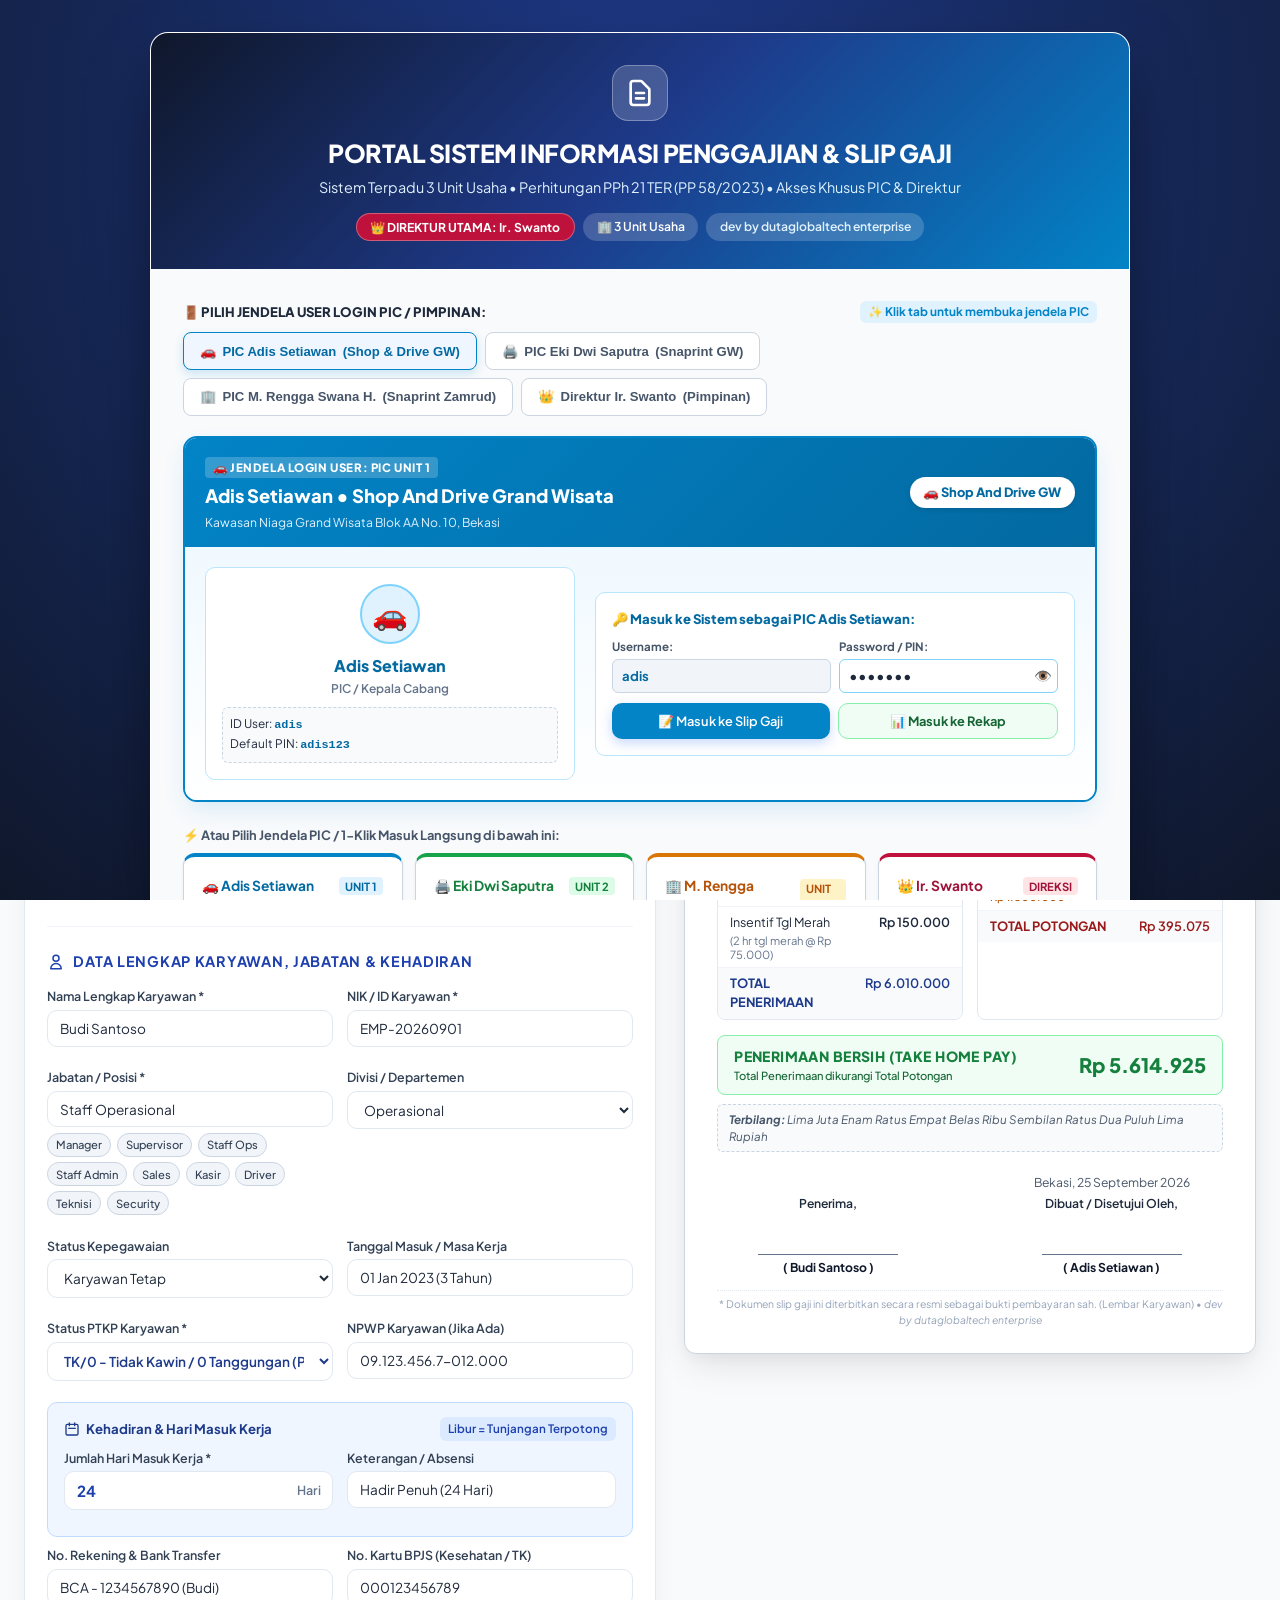
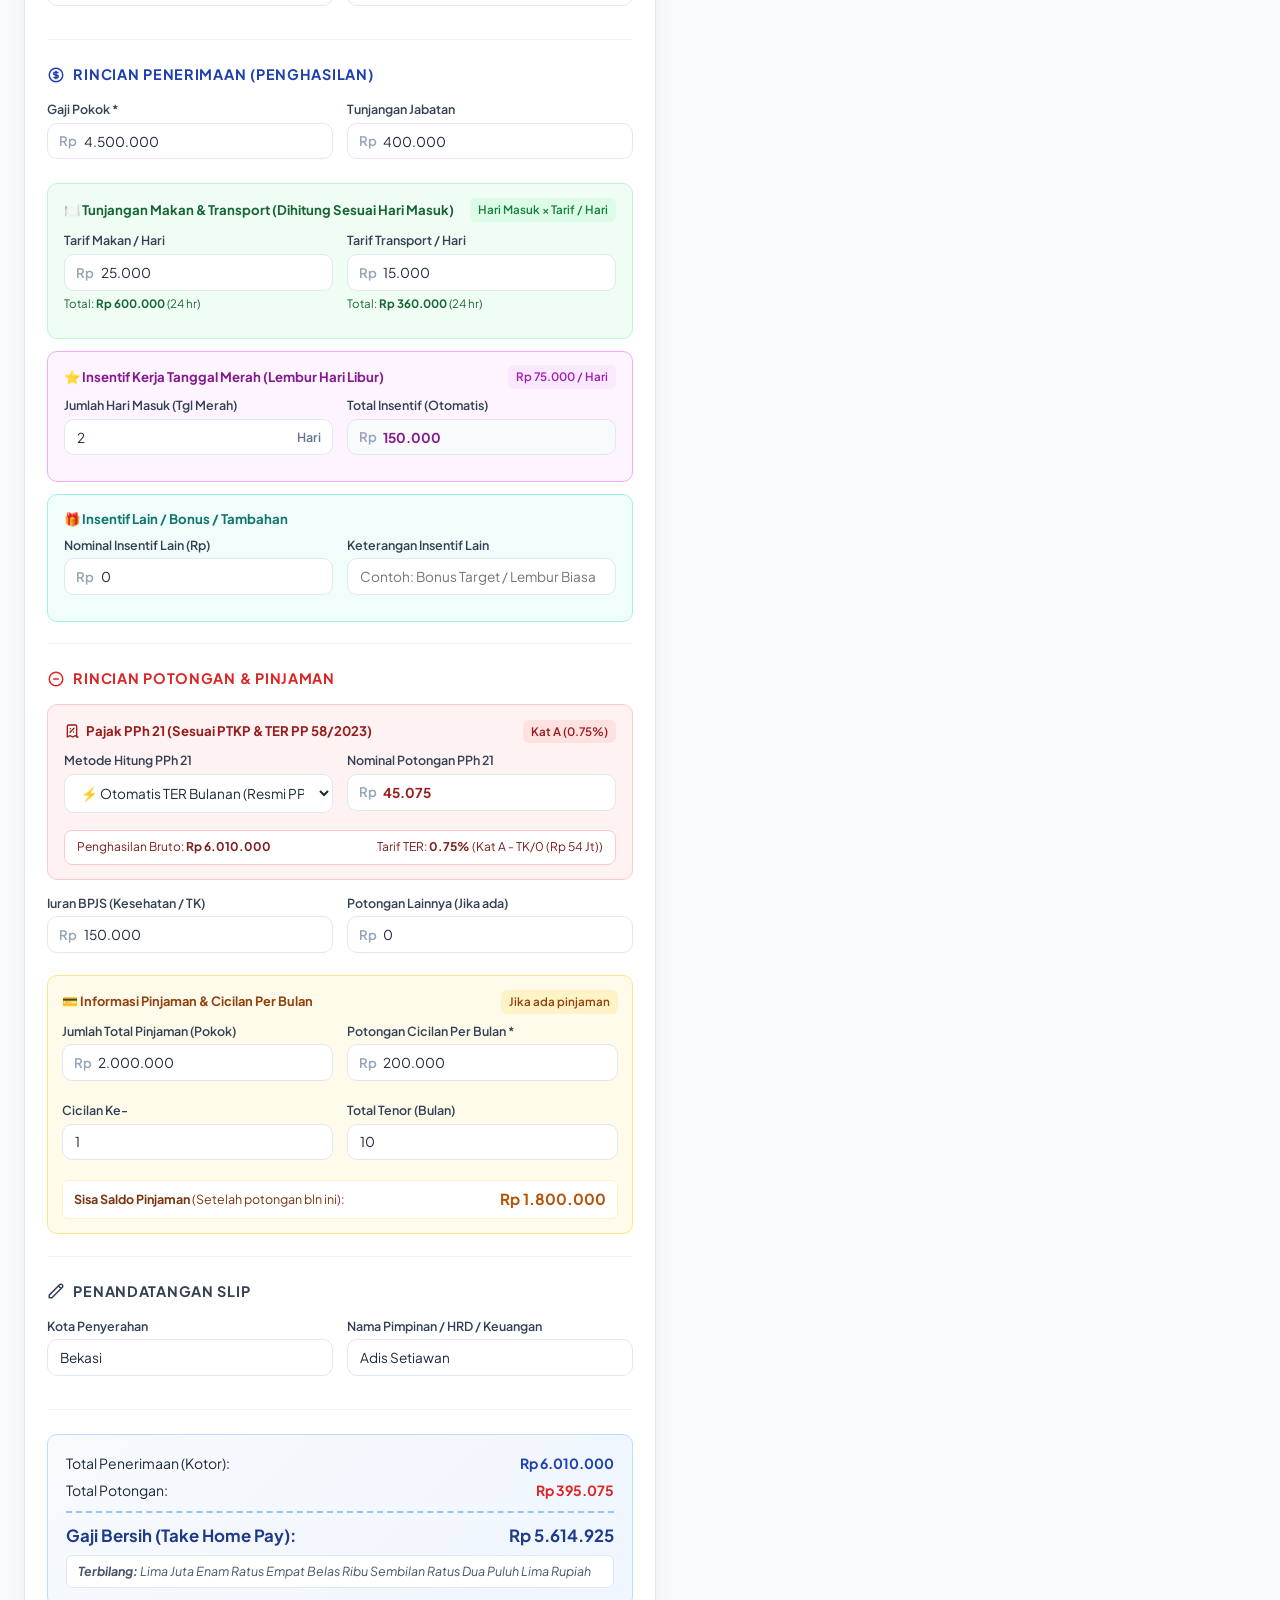
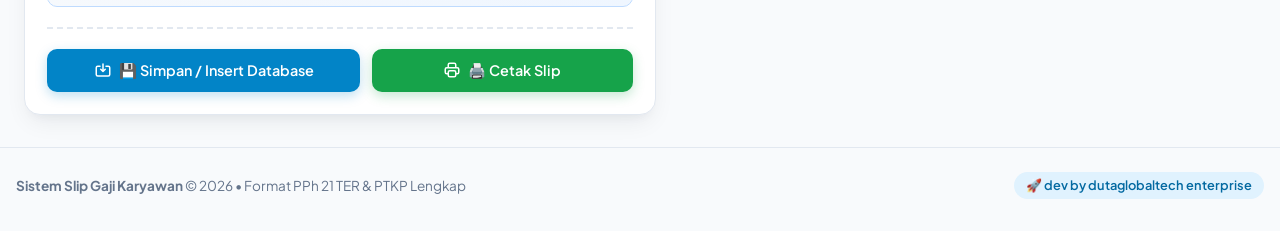
==== commit 7f2c5e2e: "feat: add dedicated PIC login windows and desktop batch launchers" ====
--- a/index.html
+++ b/index.html
@@ -1317,6 +1317,58 @@
       font-family: monospace;
       font-weight: 700;
     }
+
+    .pic-tab-btn {
+      padding: 0.65rem 1rem;
+      border: 1.5px solid #cbd5e1;
+      border-radius: 8px;
+      background: white;
+      font-weight: 700;
+      font-size: 0.82rem;
+      color: #475569;
+      cursor: pointer;
+      display: flex;
+      align-items: center;
+      gap: 0.4rem;
+      transition: all 0.2s ease;
+      white-space: nowrap;
+    }
+    .pic-tab-btn:hover {
+      border-color: #3b82f6;
+      color: #1e40af;
+      transform: translateY(-1px);
+    }
+    .pic-tab-btn.active-tab-adis {
+      background: #eff6ff;
+      border-color: #0284c7;
+      color: #0369a1;
+      box-shadow: 0 4px 10px rgba(2, 132, 199, 0.18);
+    }
+    .pic-tab-btn.active-tab-eki {
+      background: #f0fdf4;
+      border-color: #16a34a;
+      color: #15803d;
+      box-shadow: 0 4px 10px rgba(22, 163, 74, 0.18);
+    }
+    .pic-tab-btn.active-tab-rengga {
+      background: #fffbeb;
+      border-color: #d97706;
+      color: #b45309;
+      box-shadow: 0 4px 10px rgba(217, 119, 6, 0.18);
+    }
+    .pic-tab-btn.active-tab-direktur {
+      background: #fff1f2;
+      border-color: #be123c;
+      color: #9f1239;
+      box-shadow: 0 4px 10px rgba(190, 18, 60, 0.18);
+    }
+    .pic-window {
+      display: none;
+      animation: gateFadeIn 0.25s ease-out;
+    }
+    .pic-window.active {
+      display: block;
+    }
   </style>
   <style id="dynamicPrintPageStyle">
     @media print {
@@ -1329,6 +1381,9 @@
 </head>
 <body class="mode-a4 print-a4 orient-portrait">
 
+  <!-- ========================================================================= -->
+  <!-- HALAMAN MUKA / PORTAL LOGIN 3 UNIT USAHA (SEBELUM MASUK SISTEM)           -->
+  <!-- ========================================================================= -->
   <!-- ========================================================================= -->
   <!-- HALAMAN MUKA / PORTAL LOGIN 3 UNIT USAHA (SEBELUM MASUK SISTEM)           -->
   <!-- ========================================================================= -->
@@ -1342,179 +1397,380 @@
             <path stroke-linecap="round" stroke-linejoin="round" stroke-width="2" d="M9 12h6m-6 4h6m2 5H7a2 2 0 01-2-2V5a2 2 0 012-2h5.586a1 1 0 01.707.293l5.414 5.414a1 1 0 01.293.707V19a2 2 0 01-2 2z" />
           </svg>
         </div>
-        <h1 style="font-size: 1.6rem; font-weight: 800; letter-spacing: -0.02em; margin-bottom: 0.35rem;">
+        <h1 style="font-size: 1.55rem; font-weight: 800; letter-spacing: -0.02em; margin-bottom: 0.35rem;">
           PORTAL SISTEM INFORMASI PENGGAJIAN &amp; SLIP GAJI
         </h1>
-        <p style="font-size: 0.92rem; color: #e0f2fe; max-width: 700px; margin: 0 auto 0.85rem;">
-          Sistem Terpadu 3 Unit Usaha &bull; Perhitungan PPh 21 TER (PP 58/2023) &bull; Cetak Slip Portrait Resmi
+        <p style="font-size: 0.9rem; color: #e0f2fe; max-width: 700px; margin: 0 auto 0.85rem;">
+          Sistem Terpadu 3 Unit Usaha &bull; Perhitungan PPh 21 TER (PP 58/2023) &bull; Akses Khusus PIC &amp; Direktur
         </p>
-        <div style="display: flex; justify-content: center; gap: 0.6rem; flex-wrap: wrap;">
-          <span style="background: #be123c; color: white; padding: 0.3rem 0.9rem; border-radius: 20px; font-size: 0.78rem; font-weight: 700; border: 1px solid rgba(255,255,255,0.3);">
+        <div style="display: flex; justify-content: center; gap: 0.5rem; flex-wrap: wrap;">
+          <span style="background: #be123c; color: white; padding: 0.25rem 0.85rem; border-radius: 20px; font-size: 0.76rem; font-weight: 700; border: 1px solid rgba(255,255,255,0.3);">
             👑 DIREKTUR UTAMA: Ir. Swanto
           </span>
-          <span style="background: rgba(255,255,255,0.18); color: white; padding: 0.3rem 0.9rem; border-radius: 20px; font-size: 0.78rem; font-weight: 600;">
-            🏢 3 Unit Usaha: Grand Wisata &amp; Zamrud
+          <span style="background: rgba(255,255,255,0.18); color: white; padding: 0.25rem 0.85rem; border-radius: 20px; font-size: 0.76rem; font-weight: 600;">
+            🏢 3 Unit Usaha
           </span>
-          <span style="background: rgba(255,255,255,0.18); color: #e0f2fe; padding: 0.3rem 0.9rem; border-radius: 20px; font-size: 0.78rem; font-weight: 600;">
+          <span style="background: rgba(255,255,255,0.18); color: #e0f2fe; padding: 0.25rem 0.85rem; border-radius: 20px; font-size: 0.76rem; font-weight: 600;">
             dev by dutaglobaltech enterprise
           </span>
         </div>
       </div>
 
-      <!-- Body Halaman Muka: Daftar Akun & Form Login -->
+      <!-- Body Halaman Muka: Jendela Login Masing-Masing PIC -->
       <div class="front-gate-body">
         
-        <!-- Judul Bagian Daftar Akun -->
-        <div style="display: flex; justify-content: space-between; align-items: center; margin-bottom: 1rem; flex-wrap: wrap; gap: 0.5rem;">
-          <div>
-            <h3 style="color: #0f172a; font-size: 1.1rem; font-weight: 800; display: flex; align-items: center; gap: 0.4rem;">
-              🔑 DAFTAR USERNAME &amp; PASSWORD PENGGUNA SISTEM
-            </h3>
-            <p style="font-size: 0.8rem; color: #64748b;">
-              Pilih salah satu akun di bawah ini untuk <strong>Masuk Cepat (1-Klik)</strong> atau gunakan form login manual:
-            </p>
-          </div>
-          <span style="font-size: 0.75rem; background: #e0f2fe; color: #0369a1; padding: 0.25rem 0.65rem; border-radius: 6px; font-weight: 700;">
-            ⚡ 1-Click Fast Login
-          </span>
+        <!-- Tab Selector: Jendela Login PIC -->
+        <div style="margin-bottom: 1.25rem;">
+          <div style="font-size: 0.82rem; font-weight: 800; color: #1e293b; margin-bottom: 0.6rem; display: flex; justify-content: space-between; align-items: center; flex-wrap: wrap; gap: 0.4rem;">
+            <span>🚪 PILIH JENDELA USER LOGIN PIC / PIMPINAN:</span>
+            <span style="font-size: 0.74rem; color: #0284c7; background: #e0f2fe; padding: 2px 8px; border-radius: 6px; font-weight: 700;">
+              ✨ Klik tab untuk membuka jendela PIC
+            </span>
+          </div>
+          <div style="display: flex; gap: 0.5rem; flex-wrap: wrap;">
+            <button type="button" class="pic-tab-btn active-tab-adis" id="picTabBtn_adis" onclick="selectPicLoginTab('adis')">
+              <span>🚗</span> <strong>PIC Adis Setiawan</strong> (Shop &amp; Drive GW)
+            </button>
+            <button type="button" class="pic-tab-btn" id="picTabBtn_eki" onclick="selectPicLoginTab('eki')">
+              <span>🖨️</span> <strong>PIC Eki Dwi Saputra</strong> (Snaprint GW)
+            </button>
+            <button type="button" class="pic-tab-btn" id="picTabBtn_rengga" onclick="selectPicLoginTab('rengga')">
+              <span>🏢</span> <strong>PIC M. Rengga Swana H.</strong> (Snaprint Zamrud)
+            </button>
+            <button type="button" class="pic-tab-btn" id="picTabBtn_direktur" onclick="selectPicLoginTab('direktur')">
+              <span>👑</span> <strong>Direktur Ir. Swanto</strong> (Pimpinan)
+            </button>
+          </div>
         </div>
 
-        <!-- 4 Grid Kartu Akun Lengkap -->
-        <div style="display: grid; grid-template-columns: repeat(auto-fit, minmax(220px, 1fr)); gap: 1rem; margin-bottom: 1.5rem;">
-          
-          <!-- Kartu 1: Direktur Utama -->
-          <div class="user-credential-card" style="border-top: 4px solid #be123c; background: linear-gradient(to bottom, #fff1f2 0%, #ffffff 100%);">
+        <!-- ============================================================= -->
+        <!-- 4 JENDELA LOGIN KHUSUS MASING-MASING PIC                      -->
+        <!-- ============================================================= -->
+
+        <!-- JENDELA 1: PIC ADIS SETIAWAN (Shop And Drive GW) -->
+        <div id="picWindow_adis" class="pic-window active" style="background: white; border: 2px solid #0284c7; border-radius: 14px; overflow: hidden; box-shadow: 0 10px 25px -5px rgba(2, 132, 199, 0.15); margin-bottom: 1.5rem;">
+          <div style="background: linear-gradient(135deg, #0284c7 0%, #0369a1 100%); color: white; padding: 1rem 1.25rem; display: flex; justify-content: space-between; align-items: center; flex-wrap: wrap; gap: 0.5rem;">
             <div>
-              <div style="display: flex; justify-content: space-between; align-items: flex-start; margin-bottom: 0.35rem;">
-                <span style="font-size: 0.7rem; font-weight: 800; background: #ffe4e6; color: #9f1239; padding: 2px 8px; border-radius: 4px;">PIMPINAN</span>
-                <span style="font-size: 1.25rem;">👑</span>
+              <div style="font-size: 0.72rem; font-weight: 800; text-transform: uppercase; letter-spacing: 0.05em; background: rgba(255,255,255,0.2); display: inline-block; padding: 2px 8px; border-radius: 4px; margin-bottom: 0.25rem;">
+                🚗 JENDELA LOGIN USER: PIC UNIT 1
               </div>
-              <h4 style="color: #9f1239; font-size: 0.95rem; font-weight: 800; margin-bottom: 2px;">Ir. Swanto</h4>
-              <p style="font-size: 0.74rem; color: #64748b; margin-bottom: 0.6rem;">Direktur Utama (Semua Unit Usaha)</p>
+              <h3 style="font-size: 1.15rem; font-weight: 800; margin: 0;">Adis Setiawan &bull; Shop And Drive Grand Wisata</h3>
+              <p style="font-size: 0.76rem; color: #e0f2fe; margin: 0.2rem 0 0;">Kawasan Niaga Grand Wisata Blok AA No. 10, Bekasi</p>
+            </div>
+            <span style="background: white; color: #0369a1; font-weight: 800; font-size: 0.8rem; padding: 0.35rem 0.85rem; border-radius: 20px; box-shadow: 0 2px 5px rgba(0,0,0,0.1);">
+              🚗 Shop And Drive GW
+            </span>
+          </div>
+
+          <div style="padding: 1.25rem; background: linear-gradient(to bottom, #f0f9ff 0%, #ffffff 100%);">
+            <div style="display: grid; grid-template-columns: 1fr 1.3fr; gap: 1.25rem; align-items: center;">
               
-              <div style="background: rgba(255,255,255,0.9); border: 1px dashed #f43f5e; border-radius: 6px; padding: 0.5rem; font-size: 0.75rem; display: flex; flex-direction: column; gap: 0.25rem;">
-                <div>User: <span class="cred-badge" style="background: #ffe4e6; color: #9f1239; border-color: #fecdd3;">direktur</span> / <span class="cred-badge" style="background: #ffe4e6; color: #9f1239; border-color: #fecdd3;">swanto</span></div>
-                <div>Pass: <span class="cred-badge" style="background: #ffe4e6; color: #9f1239; border-color: #fecdd3;">swanto123</span></div>
-                <div style="font-size: 0.68rem; color: #881337; font-weight: 600; margin-top: 2px;">✓ Akses Penuh + Edit Pengaturan</div>
+              <!-- Profil PIC -->
+              <div style="background: white; border: 1.5px solid #bae6fd; border-radius: 10px; padding: 1rem; text-align: center;">
+                <div style="width: 60px; height: 60px; background: #e0f2fe; border-radius: 50%; display: flex; align-items: center; justify-content: center; font-size: 1.8rem; margin: 0 auto 0.6rem; border: 2px solid #7dd3fc;">
+                  🚗
+                </div>
+                <h4 style="color: #0369a1; font-weight: 800; font-size: 1rem; margin-bottom: 2px;">Adis Setiawan</h4>
+                <div style="font-size: 0.75rem; color: #64748b; font-weight: 600; margin-bottom: 0.6rem;">PIC / Kepala Cabang</div>
+                <div style="background: #f8fafc; border: 1px dashed #cbd5e1; border-radius: 6px; padding: 0.45rem; font-size: 0.74rem; text-align: left;">
+                  <div>ID User: <code style="font-weight:700; color:#0369a1;">adis</code></div>
+                  <div>Default PIN: <code style="font-weight:700; color:#0369a1;">adis123</code></div>
+                </div>
               </div>
-            </div>
-            <button type="button" class="btn btn-primary" onclick="quickLoginAndEnter('direktur', 'swanto123', 'slip')" style="width: 100%; justify-content: center; background: #be123c; font-size: 0.8rem; padding: 0.55rem;">
-              🚀 Masuk sbg Direktur
-            </button>
-          </div>
-
-          <!-- Kartu 2: PIC Shop And Drive GW -->
-          <div class="user-credential-card" style="border-top: 4px solid #0284c7;">
+
+              <!-- Form Login Khusus Adis -->
+              <div style="background: white; border: 1.5px solid #bae6fd; border-radius: 10px; padding: 1rem;">
+                <div style="font-size: 0.82rem; font-weight: 800; color: #0369a1; margin-bottom: 0.6rem;">
+                  🔑 Masuk ke Sistem sebagai PIC Adis Setiawan:
+                </div>
+                <div style="display: grid; grid-template-columns: 1fr 1fr; gap: 0.5rem; margin-bottom: 0.65rem;">
+                  <div>
+                    <label style="font-size: 0.72rem; font-weight: 700; color: #475569;">Username:</label>
+                    <input type="text" id="frontUser_adis" value="adis" readonly style="width: 100%; padding: 0.45rem 0.6rem; border: 1.5px solid #cbd5e1; border-radius: 6px; font-size: 0.82rem; background: #f1f5f9; font-weight: 700; color: #0369a1;">
+                  </div>
+                  <div>
+                    <label style="font-size: 0.72rem; font-weight: 700; color: #475569;">Password / PIN:</label>
+                    <div style="position: relative;">
+                      <input type="password" id="frontPass_adis" value="adis123" style="width: 100%; padding: 0.45rem 2rem 0.45rem 0.6rem; border: 1.5px solid #7dd3fc; border-radius: 6px; font-size: 0.82rem; font-weight: 700;" onkeyup="if(event.key==='Enter') loginAsPic('adis', 'slip')">
+                      <button type="button" onclick="togglePassVisibility('frontPass_adis', this)" style="position: absolute; right: 6px; top: 50%; transform: translateY(-50%); background: none; border: none; cursor: pointer; font-size: 0.9rem; padding: 0; color: #64748b;" title="Lihat/Sembunyikan Password">👁️</button>
+                    </div>
+                  </div>
+                </div>
+
+                <div style="display: flex; gap: 0.5rem; flex-wrap: wrap;">
+                  <button type="button" class="btn btn-primary" onclick="loginAsPic('adis', 'slip')" style="flex: 1; justify-content: center; background: #0284c7; font-size: 0.8rem; padding: 0.55rem;">
+                    📝 Masuk ke Slip Gaji
+                  </button>
+                  <button type="button" class="btn btn-outline-white" onclick="loginAsPic('adis', 'rekap')" style="flex: 1; justify-content: center; background: #f0fdf4; color: #166534; border: 1.5px solid #86efac; font-size: 0.8rem; padding: 0.55rem; font-weight: 700;">
+                    📊 Masuk ke Rekap
+                  </button>
+                </div>
+              </div>
+
+            </div>
+          </div>
+        </div>
+
+        <!-- JENDELA 2: PIC EKI DWI SAPUTRA (Snaprint GW) -->
+        <div id="picWindow_eki" class="pic-window" style="background: white; border: 2px solid #16a34a; border-radius: 14px; overflow: hidden; box-shadow: 0 10px 25px -5px rgba(22, 163, 74, 0.15); margin-bottom: 1.5rem;">
+          <div style="background: linear-gradient(135deg, #16a34a 0%, #15803d 100%); color: white; padding: 1rem 1.25rem; display: flex; justify-content: space-between; align-items: center; flex-wrap: wrap; gap: 0.5rem;">
             <div>
-              <div style="display: flex; justify-content: space-between; align-items: flex-start; margin-bottom: 0.35rem;">
-                <span style="font-size: 0.7rem; font-weight: 800; background: #e0f2fe; color: #0369a1; padding: 2px 8px; border-radius: 4px;">UNIT 1</span>
-                <span style="font-size: 1.25rem;">🚗</span>
+              <div style="font-size: 0.72rem; font-weight: 800; text-transform: uppercase; letter-spacing: 0.05em; background: rgba(255,255,255,0.2); display: inline-block; padding: 2px 8px; border-radius: 4px; margin-bottom: 0.25rem;">
+                🖨️ JENDELA LOGIN USER: PIC UNIT 2
               </div>
-              <h4 style="color: #0369a1; font-size: 0.95rem; font-weight: 800; margin-bottom: 2px;">Adis Setiawan</h4>
-              <p style="font-size: 0.74rem; color: #64748b; margin-bottom: 0.6rem;">Shop And Drive Grand Wisata</p>
+              <h3 style="font-size: 1.15rem; font-weight: 800; margin: 0;">Eki Dwi Saputra &bull; Snaprint Grand Wisata</h3>
+              <p style="font-size: 0.76rem; color: #dcfce7; margin: 0.2rem 0 0;">Ruko Grand Wisata Blok AA No. 12, Bekasi</p>
+            </div>
+            <span style="background: white; color: #15803d; font-weight: 800; font-size: 0.8rem; padding: 0.35rem 0.85rem; border-radius: 20px; box-shadow: 0 2px 5px rgba(0,0,0,0.1);">
+              🖨️ Snaprint GW
+            </span>
+          </div>
+
+          <div style="padding: 1.25rem; background: linear-gradient(to bottom, #f0fdf4 0%, #ffffff 100%);">
+            <div style="display: grid; grid-template-columns: 1fr 1.3fr; gap: 1.25rem; align-items: center;">
               
-              <div style="background: #f8fafc; border: 1px dashed #cbd5e1; border-radius: 6px; padding: 0.5rem; font-size: 0.75rem; display: flex; flex-direction: column; gap: 0.25rem;">
-                <div>User: <span class="cred-badge">adis</span></div>
-                <div>Pass: <span class="cred-badge">adis123</span></div>
-                <div style="font-size: 0.68rem; color: #0284c7; font-weight: 600; margin-top: 2px;">✓ PIC Cabang Grand Wisata</div>
+              <!-- Profil PIC -->
+              <div style="background: white; border: 1.5px solid #bbf7d0; border-radius: 10px; padding: 1rem; text-align: center;">
+                <div style="width: 60px; height: 60px; background: #dcfce7; border-radius: 50%; display: flex; align-items: center; justify-content: center; font-size: 1.8rem; margin: 0 auto 0.6rem; border: 2px solid #86efac;">
+                  🖨️
+                </div>
+                <h4 style="color: #15803d; font-weight: 800; font-size: 1rem; margin-bottom: 2px;">Eki Dwi Saputra</h4>
+                <div style="font-size: 0.75rem; color: #64748b; font-weight: 600; margin-bottom: 0.6rem;">PIC / Unit Manager Percetakan GW</div>
+                <div style="background: #f8fafc; border: 1px dashed #cbd5e1; border-radius: 6px; padding: 0.45rem; font-size: 0.74rem; text-align: left;">
+                  <div>ID User: <code style="font-weight:700; color:#15803d;">eki</code></div>
+                  <div>Default PIN: <code style="font-weight:700; color:#15803d;">eki123</code></div>
+                </div>
               </div>
-            </div>
-            <button type="button" class="btn btn-primary" onclick="quickLoginAndEnter('adis', 'adis123', 'slip')" style="width: 100%; justify-content: center; background: #0284c7; font-size: 0.8rem; padding: 0.55rem;">
-              🚀 Masuk sbg PIC Adis
-            </button>
-          </div>
-
-          <!-- Kartu 3: PIC Snaprint GW -->
-          <div class="user-credential-card" style="border-top: 4px solid #16a34a;">
+
+              <!-- Form Login Khusus Eki -->
+              <div style="background: white; border: 1.5px solid #bbf7d0; border-radius: 10px; padding: 1rem;">
+                <div style="font-size: 0.82rem; font-weight: 800; color: #15803d; margin-bottom: 0.6rem;">
+                  🔑 Masuk ke Sistem sebagai PIC Eki Dwi Saputra:
+                </div>
+                <div style="display: grid; grid-template-columns: 1fr 1fr; gap: 0.5rem; margin-bottom: 0.65rem;">
+                  <div>
+                    <label style="font-size: 0.72rem; font-weight: 700; color: #475569;">Username:</label>
+                    <input type="text" id="frontUser_eki" value="eki" readonly style="width: 100%; padding: 0.45rem 0.6rem; border: 1.5px solid #cbd5e1; border-radius: 6px; font-size: 0.82rem; background: #f1f5f9; font-weight: 700; color: #15803d;">
+                  </div>
+                  <div>
+                    <label style="font-size: 0.72rem; font-weight: 700; color: #475569;">Password / PIN:</label>
+                    <div style="position: relative;">
+                      <input type="password" id="frontPass_eki" value="eki123" style="width: 100%; padding: 0.45rem 2rem 0.45rem 0.6rem; border: 1.5px solid #86efac; border-radius: 6px; font-size: 0.82rem; font-weight: 700;" onkeyup="if(event.key==='Enter') loginAsPic('eki', 'slip')">
+                      <button type="button" onclick="togglePassVisibility('frontPass_eki', this)" style="position: absolute; right: 6px; top: 50%; transform: translateY(-50%); background: none; border: none; cursor: pointer; font-size: 0.9rem; padding: 0; color: #64748b;" title="Lihat/Sembunyikan Password">👁️</button>
+                    </div>
+                  </div>
+                </div>
+
+                <div style="display: flex; gap: 0.5rem; flex-wrap: wrap;">
+                  <button type="button" class="btn btn-success" onclick="loginAsPic('eki', 'slip')" style="flex: 1; justify-content: center; font-size: 0.8rem; padding: 0.55rem;">
+                    📝 Masuk ke Slip Gaji
+                  </button>
+                  <button type="button" class="btn btn-outline-white" onclick="loginAsPic('eki', 'rekap')" style="flex: 1; justify-content: center; background: #f0fdf4; color: #166534; border: 1.5px solid #86efac; font-size: 0.8rem; padding: 0.55rem; font-weight: 700;">
+                    📊 Masuk ke Rekap
+                  </button>
+                </div>
+              </div>
+
+            </div>
+          </div>
+        </div>
+
+        <!-- JENDELA 3: PIC M. RENGGA SWANA H. (Snaprint Zamrud) -->
+        <div id="picWindow_rengga" class="pic-window" style="background: white; border: 2px solid #d97706; border-radius: 14px; overflow: hidden; box-shadow: 0 10px 25px -5px rgba(217, 119, 6, 0.15); margin-bottom: 1.5rem;">
+          <div style="background: linear-gradient(135deg, #d97706 0%, #b45309 100%); color: white; padding: 1rem 1.25rem; display: flex; justify-content: space-between; align-items: center; flex-wrap: wrap; gap: 0.5rem;">
             <div>
-              <div style="display: flex; justify-content: space-between; align-items: flex-start; margin-bottom: 0.35rem;">
-                <span style="font-size: 0.7rem; font-weight: 800; background: #dcfce7; color: #15803d; padding: 2px 8px; border-radius: 4px;">UNIT 2</span>
-                <span style="font-size: 1.25rem;">🖨️</span>
+              <div style="font-size: 0.72rem; font-weight: 800; text-transform: uppercase; letter-spacing: 0.05em; background: rgba(255,255,255,0.2); display: inline-block; padding: 2px 8px; border-radius: 4px; margin-bottom: 0.25rem;">
+                🏢 JENDELA LOGIN USER: PIC UNIT 3
               </div>
-              <h4 style="color: #15803d; font-size: 0.95rem; font-weight: 800; margin-bottom: 2px;">Eki Dwi Saputra</h4>
-              <p style="font-size: 0.74rem; color: #64748b; margin-bottom: 0.6rem;">Snaprint Grand Wisata</p>
+              <h3 style="font-size: 1.15rem; font-weight: 800; margin: 0;">M. Rengga Swana Herlambang &bull; Snaprint Zamrud</h3>
+              <p style="font-size: 0.76rem; color: #fef3c7; margin: 0.2rem 0 0;">Dukuh Zamrud Blok M No. 12, Mustikajaya, Kota Bekasi</p>
+            </div>
+            <span style="background: white; color: #b45309; font-weight: 800; font-size: 0.8rem; padding: 0.35rem 0.85rem; border-radius: 20px; box-shadow: 0 2px 5px rgba(0,0,0,0.1);">
+              🏢 Snaprint Zamrud
+            </span>
+          </div>
+
+          <div style="padding: 1.25rem; background: linear-gradient(to bottom, #fffbeb 0%, #ffffff 100%);">
+            <div style="display: grid; grid-template-columns: 1fr 1.3fr; gap: 1.25rem; align-items: center;">
               
-              <div style="background: #f8fafc; border: 1px dashed #cbd5e1; border-radius: 6px; padding: 0.5rem; font-size: 0.75rem; display: flex; flex-direction: column; gap: 0.25rem;">
-                <div>User: <span class="cred-badge" style="background: #f0fdf4; color: #166534; border-color: #bbf7d0;">eki</span></div>
-                <div>Pass: <span class="cred-badge" style="background: #f0fdf4; color: #166534; border-color: #bbf7d0;">eki123</span></div>
-                <div style="font-size: 0.68rem; color: #16a34a; font-weight: 600; margin-top: 2px;">✓ PIC Percetakan Grand Wisata</div>
+              <!-- Profil PIC -->
+              <div style="background: white; border: 1.5px solid #fde68a; border-radius: 10px; padding: 1rem; text-align: center;">
+                <div style="width: 60px; height: 60px; background: #fef3c7; border-radius: 50%; display: flex; align-items: center; justify-content: center; font-size: 1.8rem; margin: 0 auto 0.6rem; border: 2px solid #fcd34d;">
+                  🏢
+                </div>
+                <h4 style="color: #b45309; font-weight: 800; font-size: 0.95rem; margin-bottom: 2px;">M. Rengga Swana H.</h4>
+                <div style="font-size: 0.75rem; color: #64748b; font-weight: 600; margin-bottom: 0.6rem;">PIC / Unit Manager Percetakan Zamrud</div>
+                <div style="background: #f8fafc; border: 1px dashed #cbd5e1; border-radius: 6px; padding: 0.45rem; font-size: 0.74rem; text-align: left;">
+                  <div>ID User: <code style="font-weight:700; color:#b45309;">rengga</code></div>
+                  <div>Default PIN: <code style="font-weight:700; color:#b45309;">rengga123</code></div>
+                </div>
               </div>
-            </div>
-            <button type="button" class="btn btn-success" onclick="quickLoginAndEnter('eki', 'eki123', 'slip')" style="width: 100%; justify-content: center; font-size: 0.8rem; padding: 0.55rem;">
-              🚀 Masuk sbg PIC Eki
-            </button>
-          </div>
-
-          <!-- Kartu 4: PIC Snaprint Zamrud -->
-          <div class="user-credential-card" style="border-top: 4px solid #d97706;">
+
+              <!-- Form Login Khusus Rengga -->
+              <div style="background: white; border: 1.5px solid #fde68a; border-radius: 10px; padding: 1rem;">
+                <div style="font-size: 0.82rem; font-weight: 800; color: #b45309; margin-bottom: 0.6rem;">
+                  🔑 Masuk ke Sistem sebagai PIC M. Rengga:
+                </div>
+                <div style="display: grid; grid-template-columns: 1fr 1fr; gap: 0.5rem; margin-bottom: 0.65rem;">
+                  <div>
+                    <label style="font-size: 0.72rem; font-weight: 700; color: #475569;">Username:</label>
+                    <input type="text" id="frontUser_rengga" value="rengga" readonly style="width: 100%; padding: 0.45rem 0.6rem; border: 1.5px solid #cbd5e1; border-radius: 6px; font-size: 0.82rem; background: #f1f5f9; font-weight: 700; color: #b45309;">
+                  </div>
+                  <div>
+                    <label style="font-size: 0.72rem; font-weight: 700; color: #475569;">Password / PIN:</label>
+                    <div style="position: relative;">
+                      <input type="password" id="frontPass_rengga" value="rengga123" style="width: 100%; padding: 0.45rem 2rem 0.45rem 0.6rem; border: 1.5px solid #fcd34d; border-radius: 6px; font-size: 0.82rem; font-weight: 700;" onkeyup="if(event.key==='Enter') loginAsPic('rengga', 'slip')">
+                      <button type="button" onclick="togglePassVisibility('frontPass_rengga', this)" style="position: absolute; right: 6px; top: 50%; transform: translateY(-50%); background: none; border: none; cursor: pointer; font-size: 0.9rem; padding: 0; color: #64748b;" title="Lihat/Sembunyikan Password">👁️</button>
+                    </div>
+                  </div>
+                </div>
+
+                <div style="display: flex; gap: 0.5rem; flex-wrap: wrap;">
+                  <button type="button" class="btn btn-amber" onclick="loginAsPic('rengga', 'slip')" style="flex: 1; justify-content: center; font-size: 0.8rem; padding: 0.55rem;">
+                    📝 Masuk ke Slip Gaji
+                  </button>
+                  <button type="button" class="btn btn-outline-white" onclick="loginAsPic('rengga', 'rekap')" style="flex: 1; justify-content: center; background: #fffbeb; color: #b45309; border: 1.5px solid #fde68a; font-size: 0.8rem; padding: 0.55rem; font-weight: 700;">
+                    📊 Masuk ke Rekap
+                  </button>
+                </div>
+              </div>
+
+            </div>
+          </div>
+        </div>
+
+        <!-- JENDELA 4: DIREKTUR UTAMA (IR. SWANTO) -->
+        <div id="picWindow_direktur" class="pic-window" style="background: white; border: 2px solid #be123c; border-radius: 14px; overflow: hidden; box-shadow: 0 10px 25px -5px rgba(190, 18, 60, 0.15); margin-bottom: 1.5rem;">
+          <div style="background: linear-gradient(135deg, #be123c 0%, #881337 100%); color: white; padding: 1rem 1.25rem; display: flex; justify-content: space-between; align-items: center; flex-wrap: wrap; gap: 0.5rem;">
             <div>
-              <div style="display: flex; justify-content: space-between; align-items: flex-start; margin-bottom: 0.35rem;">
-                <span style="font-size: 0.7rem; font-weight: 800; background: #fef3c7; color: #b45309; padding: 2px 8px; border-radius: 4px;">UNIT 3</span>
-                <span style="font-size: 1.25rem;">🏢</span>
+              <div style="font-size: 0.72rem; font-weight: 800; text-transform: uppercase; letter-spacing: 0.05em; background: rgba(255,255,255,0.2); display: inline-block; padding: 2px 8px; border-radius: 4px; margin-bottom: 0.25rem;">
+                👑 JENDELA LOGIN USER: DIREKTUR UTAMA
               </div>
-              <h4 style="color: #b45309; font-size: 0.92rem; font-weight: 800; margin-bottom: 2px;">M. Rengga Swana H.</h4>
-              <p style="font-size: 0.74rem; color: #64748b; margin-bottom: 0.6rem;">Snaprint Dukuh Zamrud</p>
+              <h3 style="font-size: 1.15rem; font-weight: 800; margin: 0;">Ir. Swanto &bull; Direktur Utama</h3>
+              <p style="font-size: 0.76rem; color: #ffe4e6; margin: 0.2rem 0 0;">Otorisasi Penggajian Penuh 3 Unit Usaha &amp; Pengaturan Sistem</p>
+            </div>
+            <span style="background: white; color: #9f1239; font-weight: 800; font-size: 0.8rem; padding: 0.35rem 0.85rem; border-radius: 20px; box-shadow: 0 2px 5px rgba(0,0,0,0.1);">
+              👑 Direktur Utama
+            </span>
+          </div>
+
+          <div style="padding: 1.25rem; background: linear-gradient(to bottom, #fff1f2 0%, #ffffff 100%);">
+            <div style="display: grid; grid-template-columns: 1fr 1.3fr; gap: 1.25rem; align-items: center;">
               
-              <div style="background: #f8fafc; border: 1px dashed #cbd5e1; border-radius: 6px; padding: 0.5rem; font-size: 0.75rem; display: flex; flex-direction: column; gap: 0.25rem;">
-                <div>User: <span class="cred-badge" style="background: #fffbeb; color: #92400e; border-color: #fde68a;">rengga</span></div>
-                <div>Pass: <span class="cred-badge" style="background: #fffbeb; color: #92400e; border-color: #fde68a;">rengga123</span></div>
-                <div style="font-size: 0.68rem; color: #d97706; font-weight: 600; margin-top: 2px;">✓ PIC Percetakan Zamrud</div>
+              <!-- Profil Direktur -->
+              <div style="background: white; border: 1.5px solid #fecdd3; border-radius: 10px; padding: 1rem; text-align: center;">
+                <div style="width: 60px; height: 60px; background: #ffe4e6; border-radius: 50%; display: flex; align-items: center; justify-content: center; font-size: 1.8rem; margin: 0 auto 0.6rem; border: 2px solid #fda4af;">
+                  👑
+                </div>
+                <h4 style="color: #9f1239; font-weight: 800; font-size: 1rem; margin-bottom: 2px;">Ir. Swanto</h4>
+                <div style="font-size: 0.75rem; color: #64748b; font-weight: 600; margin-bottom: 0.6rem;">Direktur Utama / Owner</div>
+                <div style="background: #f8fafc; border: 1px dashed #cbd5e1; border-radius: 6px; padding: 0.45rem; font-size: 0.74rem; text-align: left;">
+                  <div>ID User: <code style="font-weight:700; color:#9f1239;">direktur</code> / <code style="font-weight:700; color:#9f1239;">swanto</code></div>
+                  <div>Password: <code style="font-weight:700; color:#9f1239;">swanto123</code></div>
+                  <div style="color: #881337; font-size: 0.7rem; font-weight: 700; margin-top: 3px;">✓ Akses Pengaturan &amp; 3 Unit</div>
+                </div>
               </div>
-            </div>
-            <button type="button" class="btn btn-amber" onclick="quickLoginAndEnter('rengga', 'rengga123', 'slip')" style="width: 100%; justify-content: center; font-size: 0.8rem; padding: 0.55rem;">
-              🚀 Masuk sbg PIC Rengga
-            </button>
-          </div>
-
+
+              <!-- Form Login Khusus Direktur -->
+              <div style="background: white; border: 1.5px solid #fecdd3; border-radius: 10px; padding: 1rem;">
+                <div style="font-size: 0.82rem; font-weight: 800; color: #9f1239; margin-bottom: 0.6rem;">
+                  🔑 Masuk ke Sistem sebagai Direktur Utama:
+                </div>
+                <div style="display: grid; grid-template-columns: 1fr 1fr; gap: 0.5rem; margin-bottom: 0.65rem;">
+                  <div>
+                    <label style="font-size: 0.72rem; font-weight: 700; color: #475569;">Username:</label>
+                    <input type="text" id="frontUser_direktur" value="direktur" readonly style="width: 100%; padding: 0.45rem 0.6rem; border: 1.5px solid #cbd5e1; border-radius: 6px; font-size: 0.82rem; background: #f1f5f9; font-weight: 700; color: #9f1239;">
+                  </div>
+                  <div>
+                    <label style="font-size: 0.72rem; font-weight: 700; color: #475569;">Password / PIN:</label>
+                    <div style="position: relative;">
+                      <input type="password" id="frontPass_direktur" value="swanto123" style="width: 100%; padding: 0.45rem 2rem 0.45rem 0.6rem; border: 1.5px solid #fda4af; border-radius: 6px; font-size: 0.82rem; font-weight: 700;" onkeyup="if(event.key==='Enter') loginAsPic('direktur', 'slip')">
+                      <button type="button" onclick="togglePassVisibility('frontPass_direktur', this)" style="position: absolute; right: 6px; top: 50%; transform: translateY(-50%); background: none; border: none; cursor: pointer; font-size: 0.9rem; padding: 0; color: #64748b;" title="Lihat/Sembunyikan Password">👁️</button>
+                    </div>
+                  </div>
+                </div>
+
+                <div style="display: flex; gap: 0.5rem; flex-wrap: wrap;">
+                  <button type="button" class="btn btn-primary" onclick="loginAsPic('direktur', 'slip')" style="flex: 1; justify-content: center; background: #be123c; font-size: 0.8rem; padding: 0.55rem;">
+                    📝 Slip Semua Unit
+                  </button>
+                  <button type="button" class="btn btn-outline-white" onclick="loginAsPic('direktur', 'rekap')" style="flex: 1; justify-content: center; background: #059669; color: white; font-size: 0.8rem; padding: 0.55rem; font-weight: 700;">
+                    📊 Rekap 3 Unit
+                  </button>
+                </div>
+              </div>
+
+            </div>
+          </div>
         </div>
 
-        <!-- Bagian Bawah: Form Login Manual & Shortcut Menu -->
-        <div style="background: white; border: 1.5px solid #e2e8f0; border-radius: 12px; padding: 1.25rem; display: grid; grid-template-columns: 1.2fr 1fr; gap: 1.5rem; align-items: center;">
-          
-          <!-- Form Manual Input -->
-          <form onsubmit="handleFrontGateSubmit(event)">
-            <h4 style="font-size: 0.88rem; font-weight: 800; color: #1e3a8a; margin-bottom: 0.65rem; display: flex; align-items: center; gap: 0.35rem;">
-              📝 Atau Masukkan Akun Secara Manual:
-            </h4>
-            <div style="display: grid; grid-template-columns: 1fr 1fr; gap: 0.65rem; margin-bottom: 0.65rem;">
-              <div>
-                <label for="frontGateUser" style="font-size: 0.74rem; font-weight: 700; color: #475569;">Username:</label>
-                <input type="text" id="frontGateUser" placeholder="direktur / adis / eki / rengga" required style="width: 100%; padding: 0.45rem 0.65rem; border: 1.5px solid #cbd5e1; border-radius: 6px; font-size: 0.82rem;">
+        <!-- 4 Grid Kartu Akun Lengkap untuk Navigasi Cepat -->
+        <div style="margin-bottom: 1.25rem;">
+          <div style="font-size: 0.8rem; font-weight: 700; color: #475569; margin-bottom: 0.5rem;">
+            ⚡ Atau Pilih Jendela PIC / 1-Klik Masuk Langsung di bawah ini:
+          </div>
+          <div style="display: grid; grid-template-columns: repeat(auto-fit, minmax(210px, 1fr)); gap: 0.75rem;">
+            
+            <div class="user-credential-card" onclick="selectPicLoginTab('adis')" style="border-top: 4px solid #0284c7; cursor: pointer;">
+              <div style="display: flex; justify-content: space-between; align-items: center;">
+                <strong style="color: #0369a1; font-size: 0.86rem;">🚗 Adis Setiawan</strong>
+                <span style="font-size: 0.7rem; background: #e0f2fe; color: #0369a1; padding: 1px 6px; border-radius: 4px; font-weight: 700;">UNIT 1</span>
               </div>
-              <div>
-                <label for="frontGatePass" style="font-size: 0.74rem; font-weight: 700; color: #475569;">Password:</label>
-                <input type="password" id="frontGatePass" placeholder="Masukkan password..." required style="width: 100%; padding: 0.45rem 0.65rem; border: 1.5px solid #cbd5e1; border-radius: 6px; font-size: 0.82rem;">
+              <div style="font-size: 0.73rem; color: #64748b;">Shop And Drive GW</div>
+              <button type="button" class="btn btn-primary" onclick="event.stopPropagation(); quickLoginAndEnter('adis', 'adis123', 'slip')" style="width: 100%; justify-content: center; background: #0284c7; font-size: 0.78rem; padding: 0.45rem;">
+                🚀 1-Klik Masuk
+              </button>
+            </div>
+
+            <div class="user-credential-card" onclick="selectPicLoginTab('eki')" style="border-top: 4px solid #16a34a; cursor: pointer;">
+              <div style="display: flex; justify-content: space-between; align-items: center;">
+                <strong style="color: #15803d; font-size: 0.86rem;">🖨️ Eki Dwi Saputra</strong>
+                <span style="font-size: 0.7rem; background: #dcfce7; color: #15803d; padding: 1px 6px; border-radius: 4px; font-weight: 700;">UNIT 2</span>
               </div>
-            </div>
-            <div style="display: flex; gap: 0.5rem;">
-              <select id="frontGateTarget" style="flex: 1; padding: 0.45rem 0.65rem; border: 1.5px solid #cbd5e1; border-radius: 6px; font-size: 0.8rem; font-weight: 600; color: #1e3a8a;">
-                <option value="slip">📝 Buka Pembuat Slip Gaji</option>
-                <option value="rekap">📊 Buka Rekapitulasi 3 Unit</option>
-              </select>
-              <button type="submit" class="btn btn-primary" style="padding: 0.45rem 1.25rem; font-size: 0.82rem; background: #1e40af;">
-                🔓 Masuk ke Sistem
+              <div style="font-size: 0.73rem; color: #64748b;">Snaprint GW</div>
+              <button type="button" class="btn btn-success" onclick="event.stopPropagation(); quickLoginAndEnter('eki', 'eki123', 'slip')" style="width: 100%; justify-content: center; font-size: 0.78rem; padding: 0.45rem;">
+                🚀 1-Klik Masuk
               </button>
             </div>
-          </form>
-
-          <!-- Navigasi Pintas & Keamanan Direktur Note -->
-          <div style="border-left: 1px solid #e2e8f0; padding-left: 1.25rem;">
-            <div style="background: #fff1f2; border: 1px dashed #f43f5e; border-radius: 8px; padding: 0.75rem; margin-bottom: 0.75rem;">
-              <div style="font-size: 0.76rem; font-weight: 800; color: #9f1239; display: flex; align-items: center; gap: 0.3rem; margin-bottom: 0.25rem;">
-                <span>🔒</span> CATATAN RESMI OTORISASI:
+
+            <div class="user-credential-card" onclick="selectPicLoginTab('rengga')" style="border-top: 4px solid #d97706; cursor: pointer;">
+              <div style="display: flex; justify-content: space-between; align-items: center;">
+                <strong style="color: #b45309; font-size: 0.86rem;">🏢 M. Rengga Swana</strong>
+                <span style="font-size: 0.7rem; background: #fef3c7; color: #b45309; padding: 1px 6px; border-radius: 4px; font-weight: 700;">UNIT 3</span>
               </div>
-              <p style="font-size: 0.72rem; color: #881337; line-height: 1.4; margin: 0;">
-                Perubahan Pengaturan hanya boleh dilakukan Oleh Direktur <strong>( Ir. Swanto )</strong>. Jika mencoba merubah tanpa izin akan muncul Note: <em>HARUS IZIN DIREKTUR</em>.
-              </p>
-            </div>
-            <div style="display: flex; gap: 0.5rem;">
-              <button type="button" class="btn btn-outline-white" onclick="closeFrontGate()" style="background: #f1f5f9; color: #334155; border: 1px solid #cbd5e1; font-size: 0.75rem; flex: 1; justify-content: center;">
-                ➡️ Lanjut Tanpa Ubah Akun
+              <div style="font-size: 0.73rem; color: #64748b;">Snaprint Zamrud</div>
+              <button type="button" class="btn btn-amber" onclick="event.stopPropagation(); quickLoginAndEnter('rengga', 'rengga123', 'slip')" style="width: 100%; justify-content: center; font-size: 0.78rem; padding: 0.45rem;">
+                🚀 1-Klik Masuk
               </button>
             </div>
-          </div>
-
+
+            <div class="user-credential-card" onclick="selectPicLoginTab('direktur')" style="border-top: 4px solid #be123c; cursor: pointer;">
+              <div style="display: flex; justify-content: space-between; align-items: center;">
+                <strong style="color: #9f1239; font-size: 0.86rem;">👑 Ir. Swanto</strong>
+                <span style="font-size: 0.7rem; background: #ffe4e6; color: #9f1239; padding: 1px 6px; border-radius: 4px; font-weight: 700;">DIREKSI</span>
+              </div>
+              <div style="font-size: 0.73rem; color: #64748b;">Direktur Utama</div>
+              <button type="button" class="btn btn-primary" onclick="event.stopPropagation(); quickLoginAndEnter('direktur', 'swanto123', 'slip')" style="width: 100%; justify-content: center; background: #be123c; font-size: 0.78rem; padding: 0.45rem;">
+                🚀 1-Klik Masuk
+              </button>
+            </div>
+
+          </div>
         </div>
+
+        <!-- Footer / Bypass Bar -->
+        <div style="background: white; border: 1.5px solid #e2e8f0; border-radius: 12px; padding: 0.9rem 1.25rem; display: flex; justify-content: space-between; align-items: center; flex-wrap: wrap; gap: 0.75rem;">
+          <div style="font-size: 0.76rem; color: #64748b;">
+            🔒 <strong>Keamanan:</strong> Seluruh Pengaturan Sistem hanya boleh dilihat &amp; diubah oleh <strong>Direktur (Ir. Swanto)</strong>.
+          </div>
+          <button type="button" class="btn btn-outline-white" onclick="closeFrontGate()" style="background: #f1f5f9; color: #334155; border: 1px solid #cbd5e1; font-size: 0.78rem; padding: 0.45rem 1rem;">
+            ➡️ Lanjut ke Aplikasi
+          </button>
+        </div>
+
+      </div>
+    </div>
+  </div>
 
       </div>
 
@@ -2946,10 +3202,59 @@
       showToast(`Unit Usaha beralih ke: "${unitInfo.name}" (PIC: ${unitInfo.picName})`, true);
     }
 
-    function openFrontGate() {
+    function selectPicLoginTab(picKey) {
+      const allPics = ['adis', 'eki', 'rengga', 'direktur'];
+      if (!allPics.includes(picKey)) picKey = 'adis';
+
+      allPics.forEach(k => {
+        const btn = document.getElementById('picTabBtn_' + k);
+        const win = document.getElementById('picWindow_' + k);
+        if (btn) {
+          btn.className = 'pic-tab-btn' + (k === picKey ? ` active-tab-${k}` : '');
+        }
+        if (win) {
+          if (k === picKey) {
+            win.classList.add('active');
+          } else {
+            win.classList.remove('active');
+          }
+        }
+      });
+
+      setTimeout(() => {
+        const passInput = document.getElementById('frontPass_' + picKey);
+        if (passInput) {
+          passInput.focus();
+          passInput.select();
+        }
+      }, 100);
+    }
+
+    function loginAsPic(picKey, destination = 'slip') {
+      const passEl = document.getElementById('frontPass_' + picKey);
+      const pass = passEl ? passEl.value.trim() : '';
+      quickLoginAndEnter(picKey, pass, destination);
+    }
+
+    function togglePassVisibility(inputId, btnEl) {
+      const input = document.getElementById(inputId);
+      if (!input) return;
+      if (input.type === 'password') {
+        input.type = 'text';
+        if (btnEl) btnEl.innerText = '🔒';
+      } else {
+        input.type = 'password';
+        if (btnEl) btnEl.innerText = '👁️';
+      }
+    }
+
+    function openFrontGate(specificPic = null) {
       const gate = document.getElementById('frontLoginGate');
       if (gate) {
         gate.style.display = 'flex';
+      }
+      if (specificPic) {
+        selectPicLoginTab(specificPic);
       }
     }
 
@@ -2980,8 +3285,8 @@
       quickLoginAndEnter(user, pass, target);
     }
 
-    function openLoginModal() {
-      openFrontGate();
+    function openLoginModal(specificPic = null) {
+      openFrontGate(specificPic);
     }
 
     function closeLoginModal() {
@@ -4340,12 +4645,22 @@
       }
     }
 
-    // Handle incoming URL parameters (e.g. from Rekapitulasi: ?loadId=XYZ&print=1)
+    // Handle incoming URL parameters (e.g. ?pic=adis, ?loadId=XYZ&print=1)
     function handleUrlParameters() {
       try {
         const params = new URLSearchParams(window.location.search);
         const loadId = params.get('loadId');
         const doPrint = params.get('print');
+        
+        let picParam = params.get('pic') || window.location.hash.replace('#', '');
+        if (picParam) {
+          picParam = picParam.toLowerCase();
+          if (picParam === 'swanto') picParam = 'direktur';
+          if (['adis', 'eki', 'rengga', 'direktur'].includes(picParam)) {
+            openFrontGate(picParam);
+          }
+        }
+
         if (loadId) {
           loadRecordToForm(loadId);
           if (doPrint === '1' || doPrint === 'true') {
